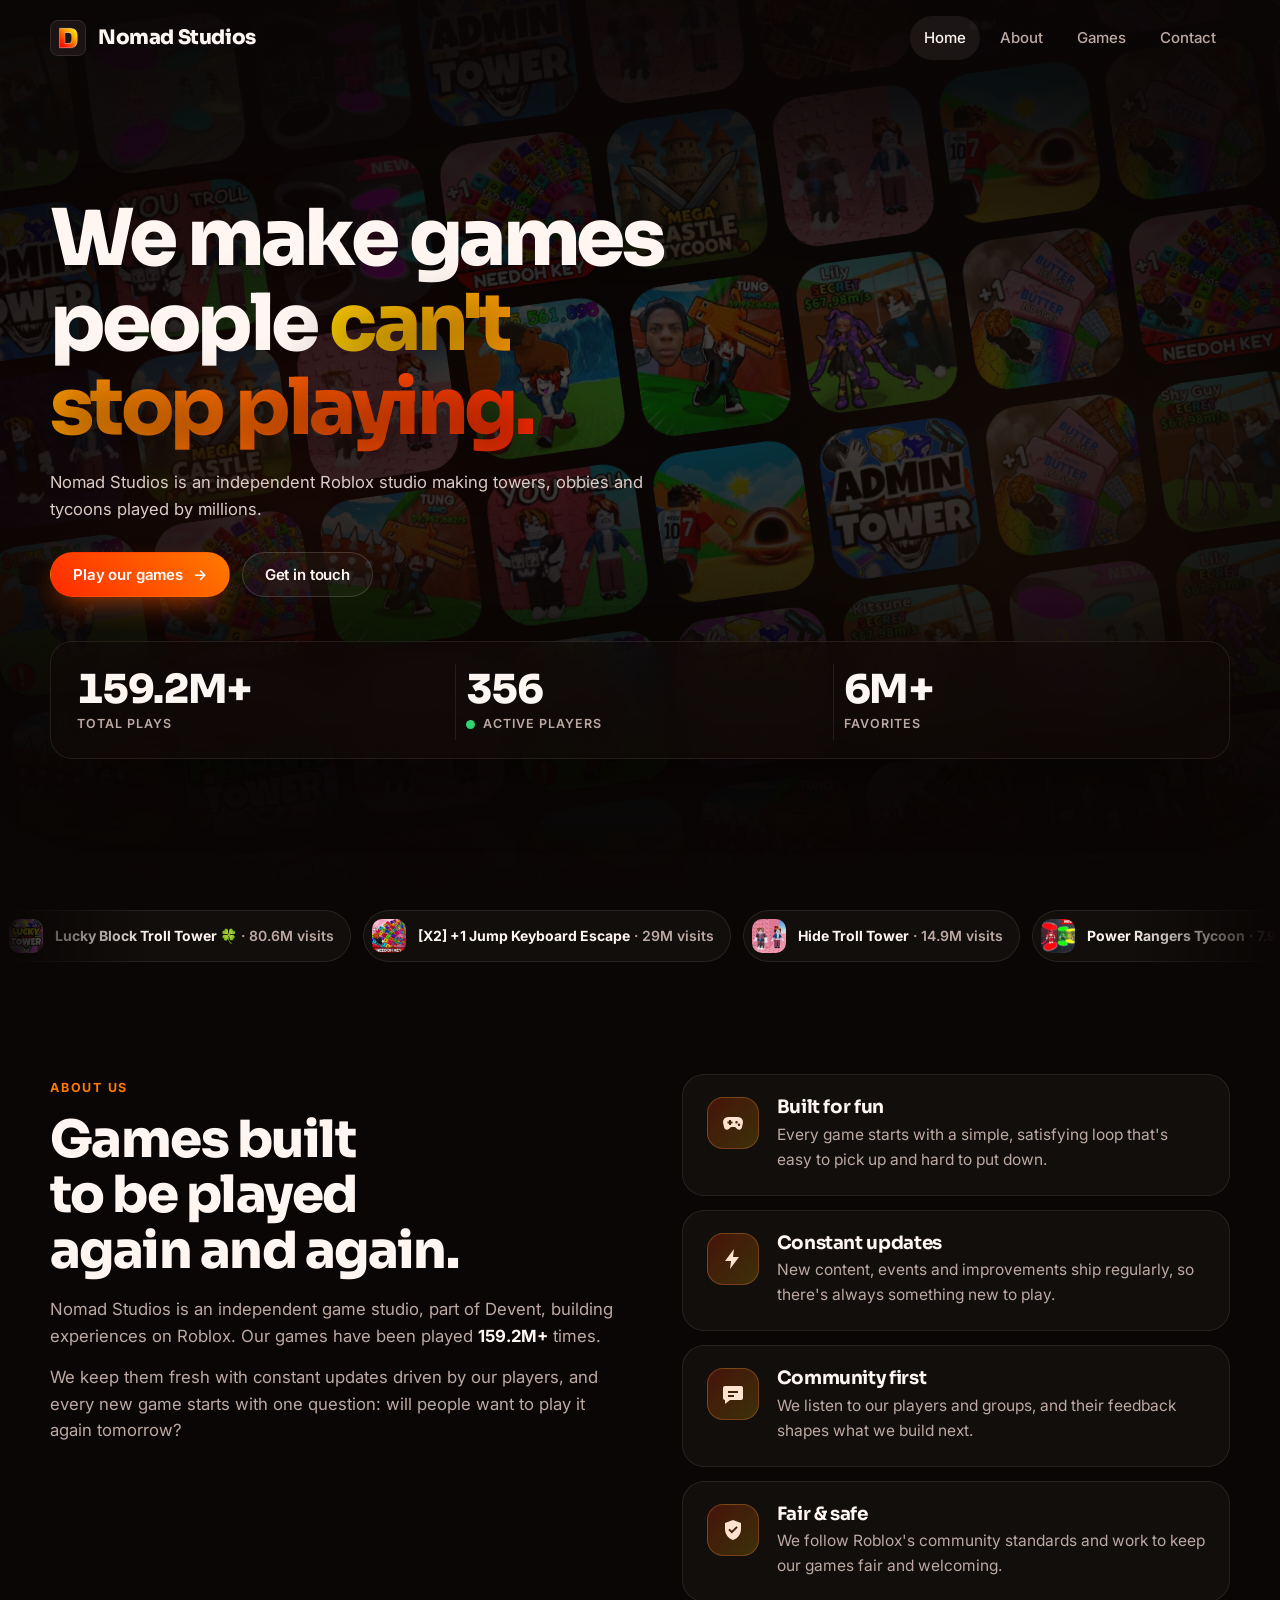
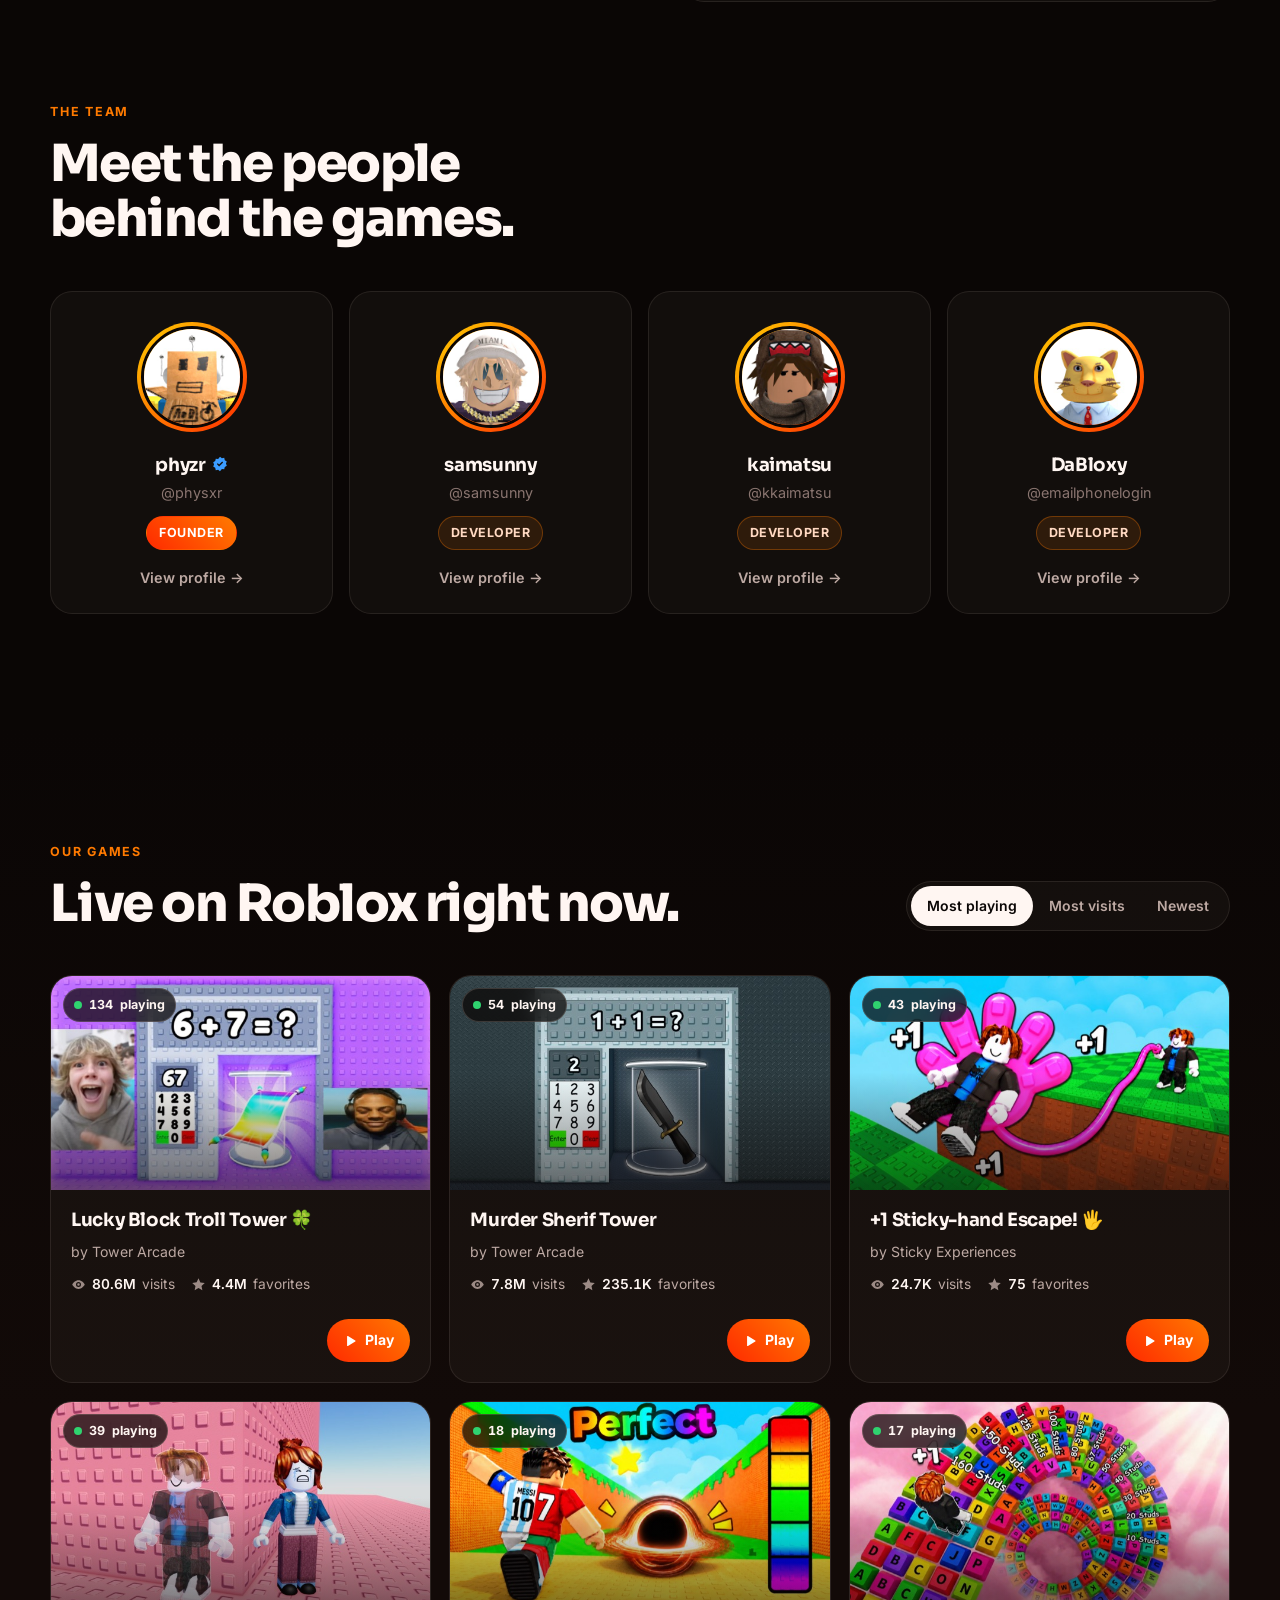
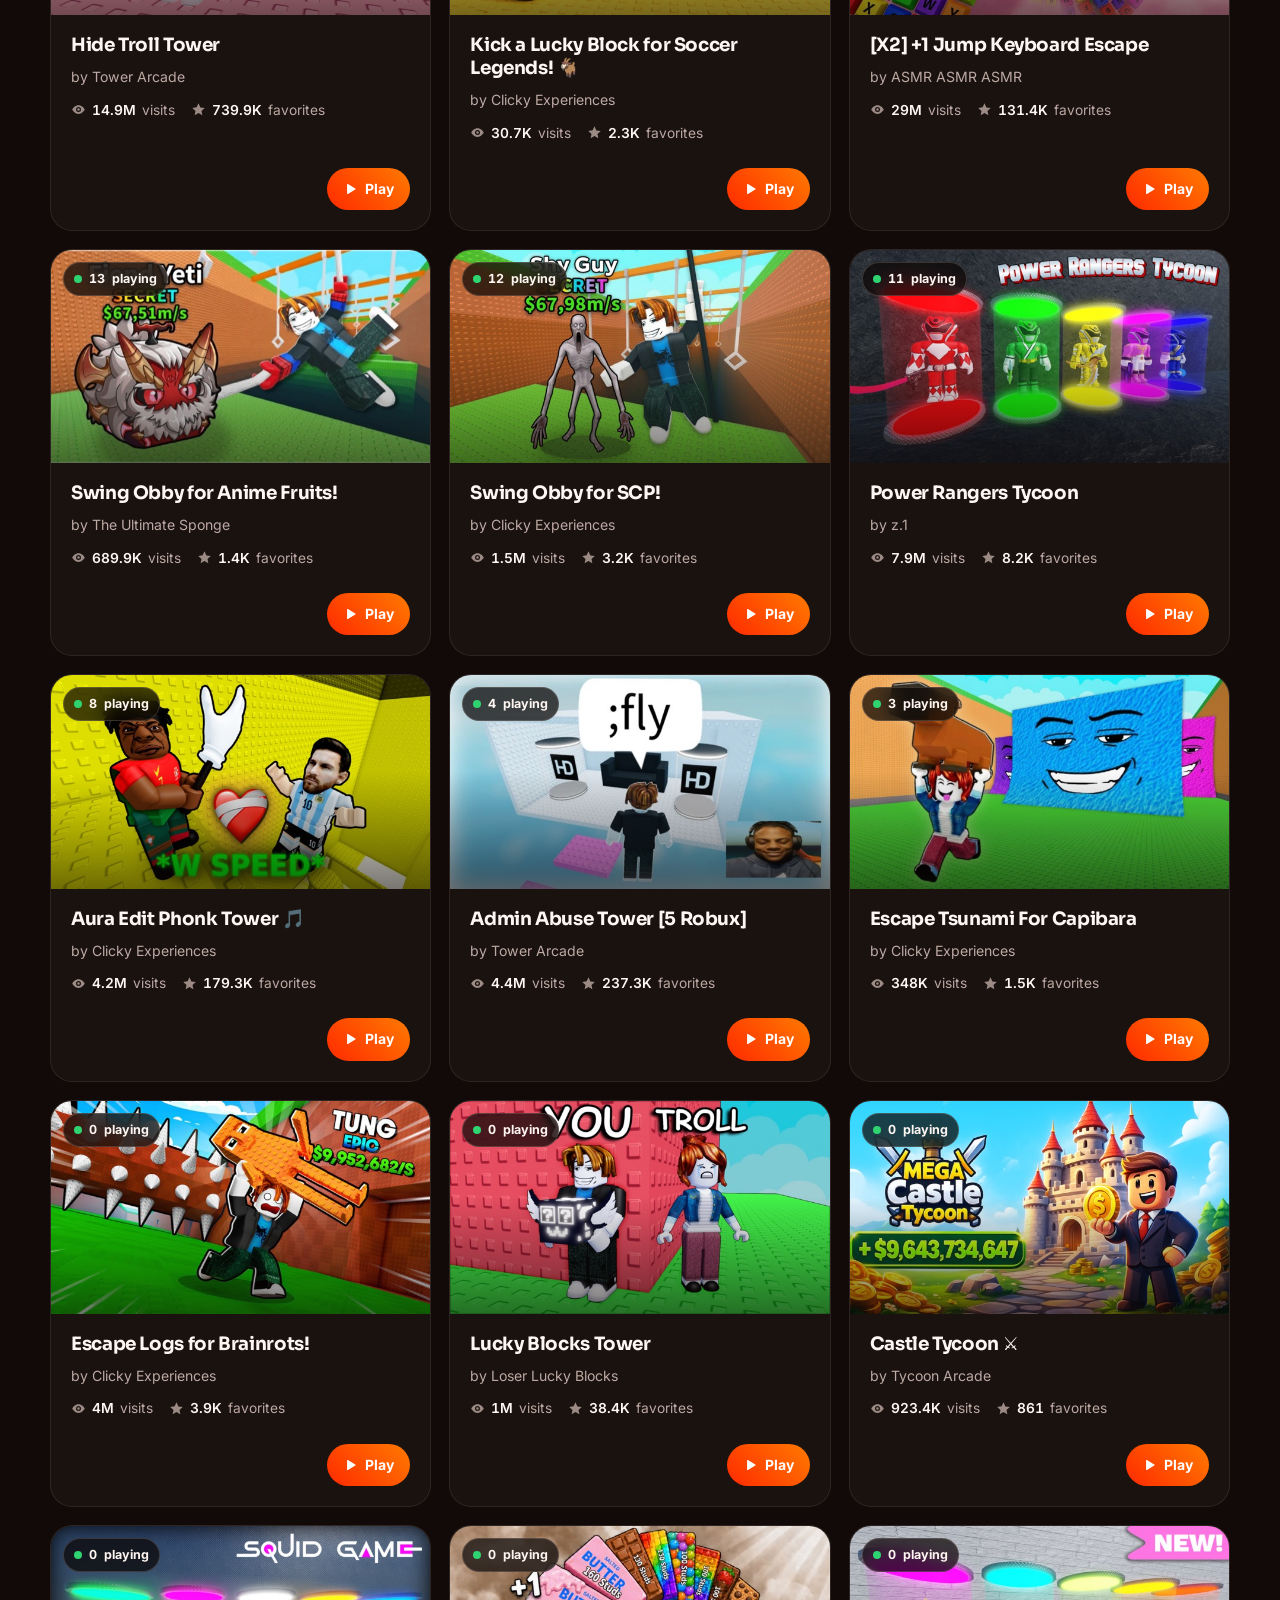
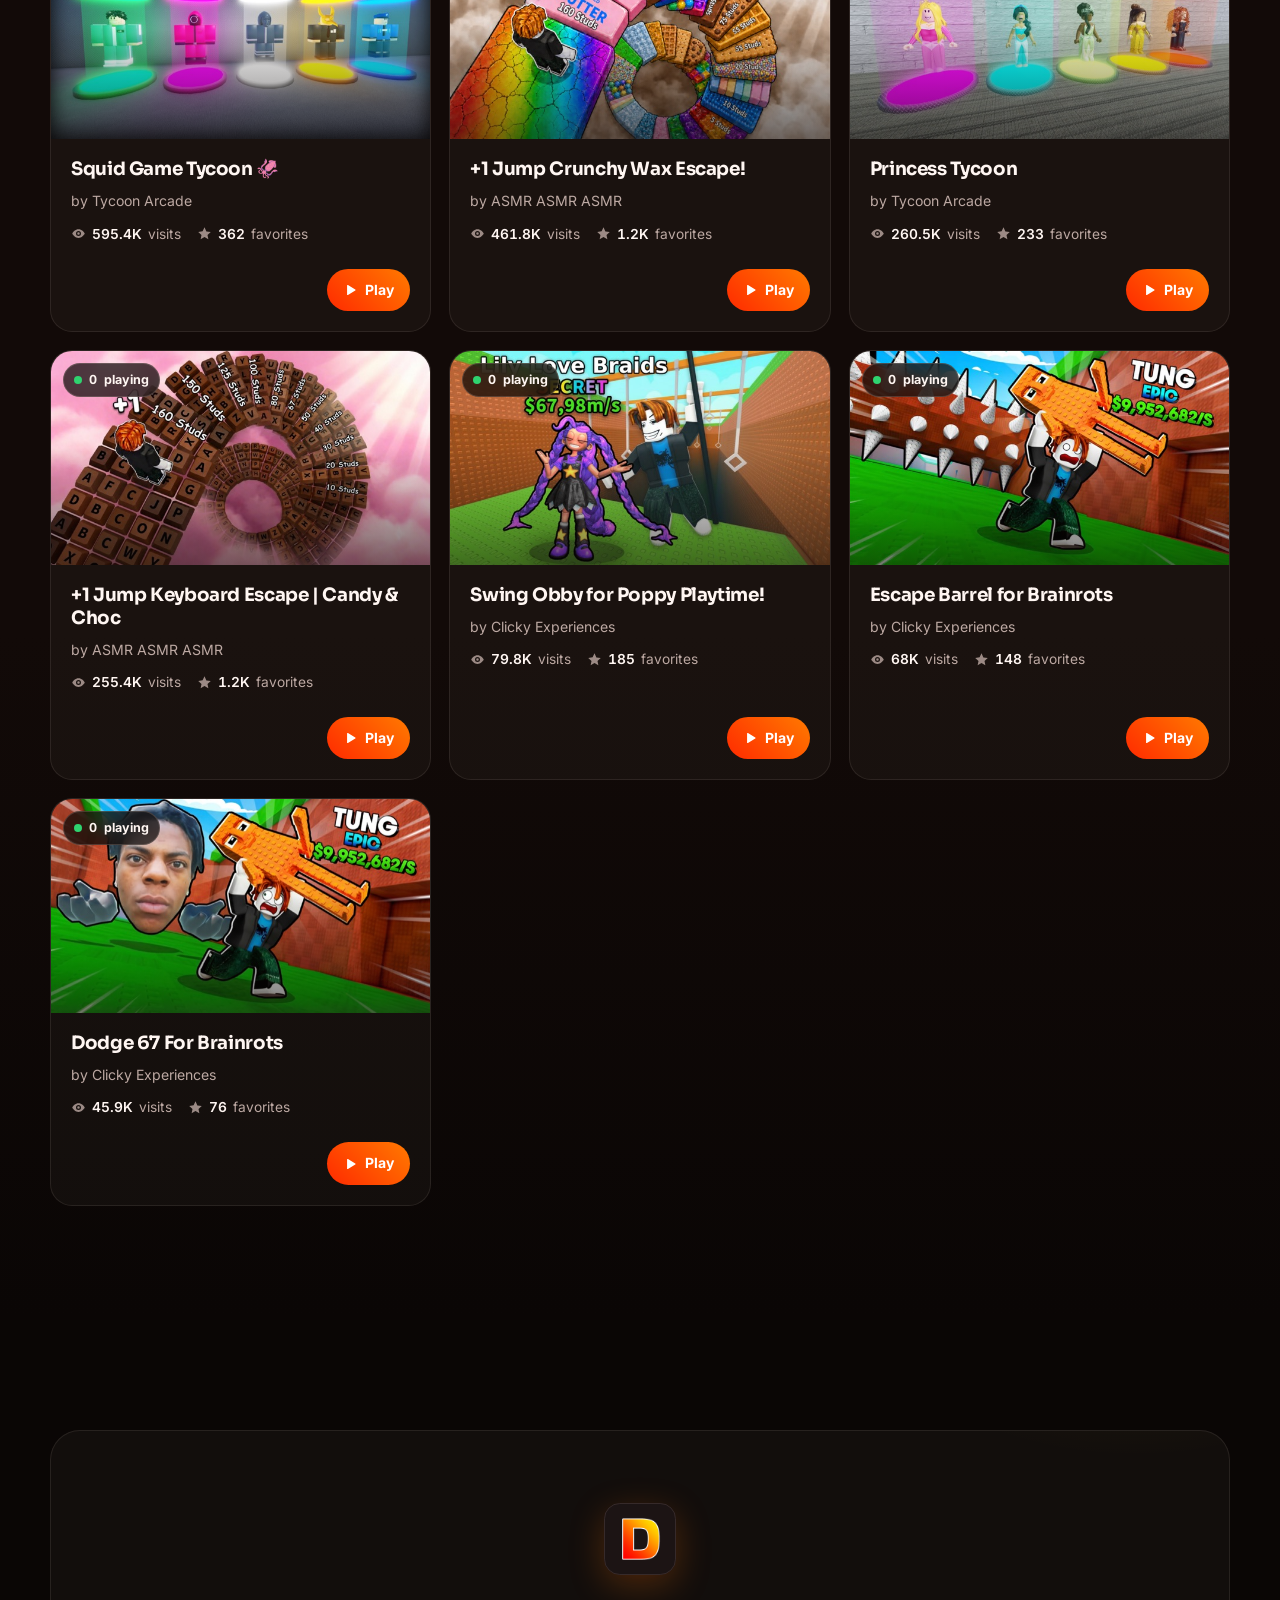
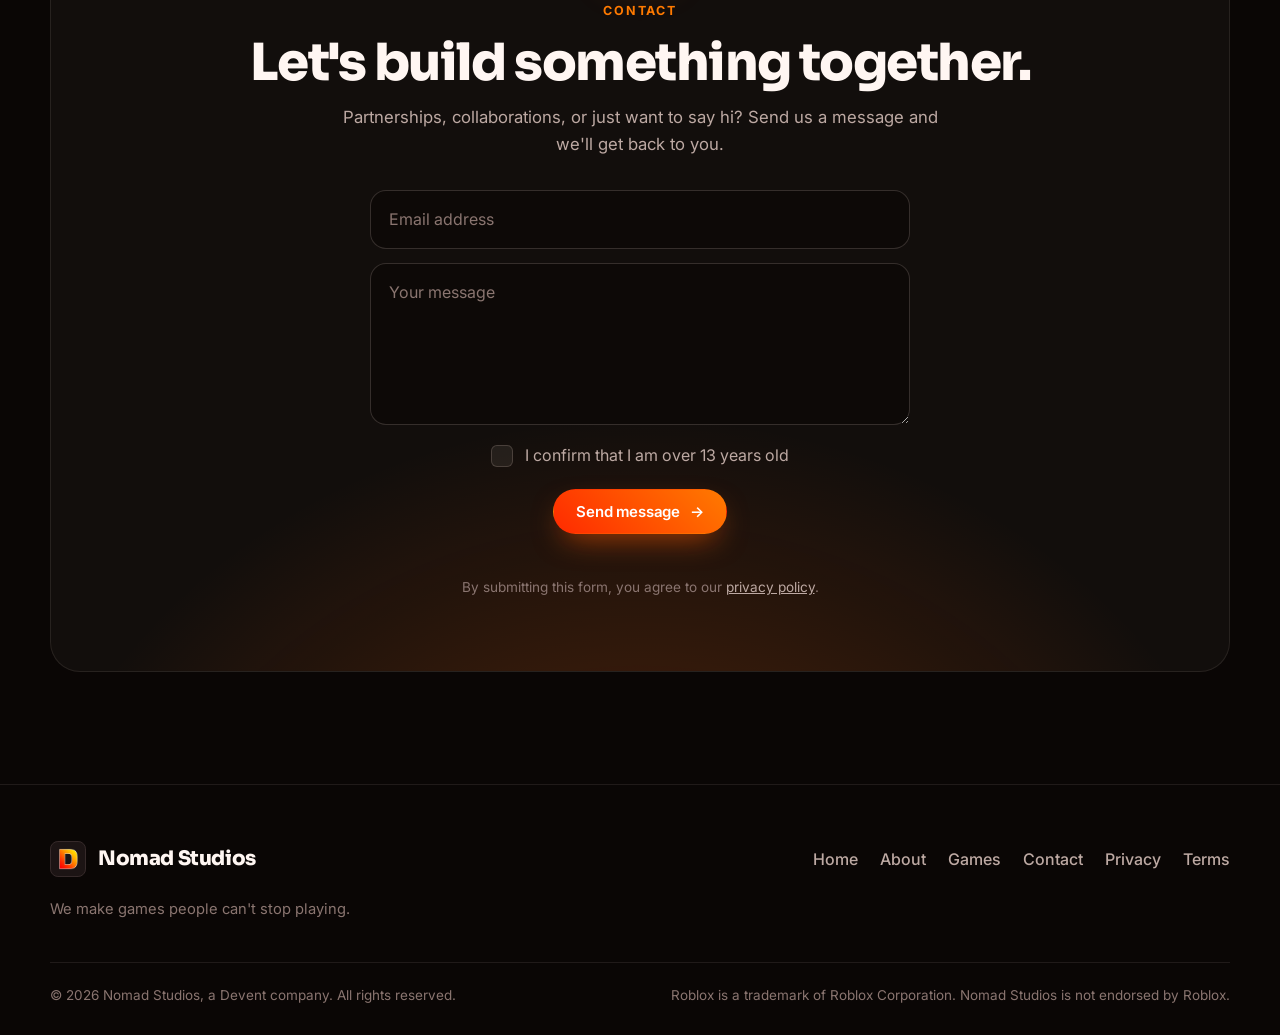
==== index.html @ 2cf7c81f "Rebrand site to Nomad Studios (nomadstudios.gg)" ====
<!DOCTYPE html>
<html lang="en">
<head>
  <meta charset="UTF-8" />
  <meta name="viewport" content="width=device-width, initial-scale=1.0" />
  <title>Nomad Studios | Roblox Game Studio</title>
  <meta name="description" content="Nomad Studios is an independent Roblox studio making towers, obbies and tycoons played by millions." />
  <meta name="theme-color" content="#0a0605" />
  <link rel="icon" type="image/png" href="/assets/favicon.png" />
  <link rel="apple-touch-icon" href="/assets/apple-touch-icon.png" />
  <link rel="preconnect" href="https://fonts.googleapis.com" />
  <link rel="preconnect" href="https://fonts.gstatic.com" crossorigin />
  <link href="https://fonts.googleapis.com/css2?family=Inter:wght@400;500;600;700&family=Sora:wght@600;700;800&display=swap" rel="stylesheet" />
  <link rel="stylesheet" href="/styles.css" />
</head>
<body data-page="home">
  <header id="site-header"></header>

  <main>
    <section class="hero" id="home">
      <div class="hero__bg" aria-hidden="true">
        <div class="hero-wall" id="hero-wall"></div>
        <div class="hero__glow hero__glow--a"></div>
        <div class="hero__glow hero__glow--b"></div>
      </div>

      <div class="container hero__inner">
        <div class="hero__content">
          <h1 class="hero__title reveal-load" style="--d:0ms">We make games people <span class="grad">can't stop playing.</span></h1>
          <p class="hero__text reveal-load" style="--d:90ms">Nomad Studios is an independent Roblox studio making towers, obbies and tycoons played by millions.</p>
          <div class="hero__actions reveal-load" style="--d:180ms">
            <a class="btn btn--primary" href="#games">Play our games <span class="arrow">→</span></a>
            <a class="btn btn--ghost" href="#contact">Get in touch</a>
          </div>
        </div>

        <div class="stats reveal-load" style="--d:280ms">
          <div class="stat">
            <span class="stat__value" id="stat-plays">0</span>
            <span class="stat__label">Total plays</span>
          </div>
          <div class="stat">
            <span class="stat__value" id="stat-playing">0</span>
            <span class="stat__label"><span class="live-dot" aria-hidden="true"></span>Active players</span>
          </div>
          <div class="stat">
            <span class="stat__value" id="stat-favorites">0</span>
            <span class="stat__label">Favorites</span>
          </div>
        </div>
      </div>
    </section>

    <div class="marquee" aria-hidden="true">
      <div class="marquee__track" id="marquee"></div>
    </div>

    <section class="section" id="about">
      <div class="container">
        <div class="about">
          <div class="reveal">
            <span class="section__kicker">About us</span>
            <h2 class="section__title">Games built to be played again and again.</h2>
            <div class="about__paragraphs">
              <p>Nomad Studios is an independent game studio, part of Devent, building experiences on Roblox. Our games have been played <strong id="about-plays">millions of</strong> times.</p>
              <p>We keep them fresh with constant updates driven by our players, and every new game starts with one question: will people want to play it again tomorrow?</p>
            </div>
          </div>
          <div class="pillars">
            <div class="pillar reveal">
              <span class="pillar__icon"><svg viewBox="0 0 24 24" aria-hidden="true"><path d="M7 6h10a5 5 0 0 1 4.9 6l-1 4.6a2.8 2.8 0 0 1-4.7 1.4L14 16h-4l-2.2 2a2.8 2.8 0 0 1-4.7-1.4l-1-4.6A5 5 0 0 1 7 6Zm1 3v1.5H6.5v2H8V14h2v-1.5h1.5v-2H10V9H8Zm7.5 1a1.25 1.25 0 1 0 0 2.5 1.25 1.25 0 0 0 0-2.5Zm2.5 2.5a1.25 1.25 0 1 0 0 2.5 1.25 1.25 0 0 0 0-2.5Z"/></svg></span>
              <div><h3>Built for fun</h3><p>Every game starts with a simple, satisfying loop that's easy to pick up and hard to put down.</p></div>
            </div>
            <div class="pillar reveal" style="--d:90ms">
              <span class="pillar__icon"><svg viewBox="0 0 24 24" aria-hidden="true"><path d="M13 2 4 14h6l-1 8 9-12h-6l1-8Z"/></svg></span>
              <div><h3>Constant updates</h3><p>New content, events and improvements ship regularly, so there's always something new to play.</p></div>
            </div>
            <div class="pillar reveal" style="--d:180ms">
              <span class="pillar__icon"><svg viewBox="0 0 24 24" aria-hidden="true"><path d="M4 4h16a2 2 0 0 1 2 2v10a2 2 0 0 1-2 2H9l-5 4v-4a2 2 0 0 1-2-2V6a2 2 0 0 1 2-2Zm3 5v2h10V9H7Zm0 4v2h6v-2H7Z"/></svg></span>
              <div><h3>Community first</h3><p>We listen to our players and groups, and their feedback shapes what we build next.</p></div>
            </div>
            <div class="pillar reveal" style="--d:270ms">
              <span class="pillar__icon"><svg viewBox="0 0 24 24" aria-hidden="true"><path d="M12 2 4 5v6c0 5 3.4 9.7 8 11 4.6-1.3 8-6 8-11V5l-8-3Zm-1.2 13.6-3.5-3.5 1.4-1.4 2.1 2.1 4.6-4.6 1.4 1.4-6 6Z"/></svg></span>
              <div><h3>Fair &amp; safe</h3><p>We follow Roblox's community standards and work to keep our games fair and welcoming.</p></div>
            </div>
          </div>
        </div>

        <div class="team">
          <div class="section__head reveal">
            <span class="section__kicker">The team</span>
            <h2 class="section__title">Meet the people behind the games.</h2>
          </div>
          <div class="team__grid" id="team"></div>
        </div>
      </div>
    </section>

    <section class="section section--games" id="games">
      <div class="container">
        <div class="section__head section__head--row reveal">
          <div>
            <span class="section__kicker">Our games</span>
            <h2 class="section__title">Live on Roblox right now.</h2>
          </div>
          <div class="segmented" id="sort" role="group" aria-label="Sort games">
            <button type="button" data-sort="playing" class="is-active">Most playing</button>
            <button type="button" data-sort="plays">Most visits</button>
            <button type="button" data-sort="newest">Newest</button>
          </div>
        </div>
        <div class="games__grid" id="game-grid"></div>
      </div>
    </section>

    <section class="section" id="contact">
      <div class="container">
        <div class="contact reveal">
          <div class="contact__glow" aria-hidden="true"></div>
          <img class="contact__logo logo-tile" src="/assets/logo.png" alt="" width="72" height="72" />
          <span class="section__kicker">Contact</span>
          <h2 class="section__title">Let's build something together.</h2>
          <p class="section__text">Partnerships, collaborations, or just want to say hi? Send us a message and we'll get back to you.</p>

          <form id="contact-form" class="contact-form">
            <input type="email" name="email" placeholder="Email address" aria-label="Email address" required />
            <textarea name="message" rows="5" placeholder="Your message" aria-label="Your message" required></textarea>
            <input type="text" name="_honey" class="honeypot" tabindex="-1" autocomplete="off" />
            <label class="age-check">
              <input type="checkbox" name="over_13" required />
              <span>I confirm that I am over 13 years old</span>
            </label>
            <button type="submit" class="btn btn--primary">Send message <span class="arrow">→</span></button>
            <p class="form-status" role="status"></p>
          </form>
          <p class="contact-legal">
            By submitting this form, you agree to our <a href="/privacy">privacy policy</a>.
          </p>
        </div>
      </div>
    </section>
  </main>

  <footer id="site-footer"></footer>

  <script src="/layout.js"></script>
  <script src="/games.js"></script>
  <script src="/main.js"></script>
</body>
</html>
---- styles.css ----
:root {
  --bg: #0a0605;
  --bg-2: #120a08;
  --surface: rgba(255, 236, 228, 0.035);
  --surface-2: rgba(255, 236, 228, 0.07);
  --border: rgba(255, 228, 218, 0.09);
  --border-strong: rgba(255, 228, 218, 0.17);
  --text: #fff6f2;
  --muted: #bda9a3;
  --muted-2: #8a7570;
  --red: #ff2a00;
  --orange: #ff7a00;
  --yellow: #ffd000;
  --live: #2fd36f;
  --radius: 22px;
  --nav-h: 76px;
  --font-body: "Inter", system-ui, -apple-system, "Segoe UI", Roboto, sans-serif;
  --font-display: "Sora", "Inter", system-ui, sans-serif;
  --ease: cubic-bezier(0.22, 1, 0.36, 1);
  --shadow: 0 30px 80px -30px rgba(0, 0, 0, 0.8);
  --gradient: linear-gradient(45deg, var(--red), var(--orange));
  color-scheme: dark;
}

*, *::before, *::after { box-sizing: border-box; }
html { scroll-behavior: smooth; scroll-padding-top: calc(var(--nav-h) + 12px); -webkit-text-size-adjust: 100%; }
body {
  margin: 0;
  background: var(--bg);
  color: var(--text);
  font-family: var(--font-body);
  font-size: 16px;
  line-height: 1.6;
  -webkit-font-smoothing: antialiased;
  overflow-x: hidden;
}
img { max-width: 100%; display: block; }
a { color: inherit; text-decoration: none; }
button, input, textarea { font: inherit; color: inherit; }
h1, h2, h3 { font-family: var(--font-display); letter-spacing: -0.03em; line-height: 1.08; margin: 0; }
p { margin: 0; }
::selection { background: rgba(255, 122, 0, 0.35); }

.container { width: min(1180px, 100% - 40px); margin-inline: auto; }
@media (max-width: 640px) { .container { width: min(1180px, 100% - 32px); } }

.ico { width: 18px; height: 18px; fill: currentColor; flex: none; }
.logo-tile { background: #1c1414; border: 1px solid #362a2a; border-radius: 22%; }

/* Buttons */
.btn {
  display: inline-flex; align-items: center; justify-content: center; gap: 10px;
  padding: 14px 22px; border-radius: 999px;
  font-weight: 600; font-size: 15px; line-height: 1; letter-spacing: -0.01em;
  border: 1px solid transparent; cursor: pointer; white-space: nowrap;
  transition: transform 0.35s var(--ease), background 0.3s, border-color 0.3s, box-shadow 0.3s;
}
.btn:hover { transform: translateY(-2px); }
.btn:active { transform: translateY(0); }
.btn--primary { background: var(--gradient); color: #fff; box-shadow: 0 12px 30px -10px rgba(255, 90, 0, 0.7); }
.btn--primary:hover { box-shadow: 0 18px 40px -12px rgba(255, 90, 0, 0.85); }
.btn--ghost { background: var(--surface); border-color: var(--border-strong); backdrop-filter: blur(10px); -webkit-backdrop-filter: blur(10px); }
.btn--ghost:hover { background: var(--surface-2); border-color: rgba(255, 228, 218, 0.28); }
.btn .arrow { display: inline-block; transition: transform 0.35s var(--ease); }
.btn:hover .arrow { transform: translateX(4px); }

/* Live dot */
.live-dot { width: 9px; height: 9px; border-radius: 50%; background: var(--live); display: inline-block; flex: none; animation: pulse 2s ease-out infinite; }
@keyframes pulse {
  0% { box-shadow: 0 0 0 0 rgba(47, 211, 111, 0.55); }
  70% { box-shadow: 0 0 0 9px rgba(47, 211, 111, 0); }
  100% { box-shadow: 0 0 0 0 rgba(47, 211, 111, 0); }
}

/* Nav */
.nav { position: fixed; inset: 0 0 auto 0; z-index: 50; height: var(--nav-h); border-bottom: 1px solid transparent; transition: background 0.4s, border-color 0.4s; }
.nav.is-scrolled, .nav.is-solid { background: rgba(10, 6, 5, 0.72); backdrop-filter: blur(18px) saturate(140%); -webkit-backdrop-filter: blur(18px) saturate(140%); border-bottom-color: var(--border); }
.nav__inner { height: 100%; display: flex; align-items: center; justify-content: space-between; gap: 24px; }
.brand { display: inline-flex; align-items: center; gap: 12px; font-family: var(--font-display); font-weight: 800; font-size: 20px; letter-spacing: -0.02em; }
.nav__links { display: flex; align-items: center; gap: 6px; }
.nav__links a { padding: 10px 14px; border-radius: 999px; font-weight: 500; font-size: 15px; color: var(--muted); transition: color 0.3s, background 0.3s; }
.nav__links a:hover, .nav__links a.is-active { color: var(--text); background: var(--surface-2); }
.nav__toggle { display: none; width: 44px; height: 44px; border-radius: 12px; border: 1px solid var(--border); background: var(--surface); cursor: pointer; flex-direction: column; align-items: center; justify-content: center; gap: 5px; }
.nav__toggle span { width: 18px; height: 2px; background: var(--text); border-radius: 2px; transition: transform 0.35s var(--ease), opacity 0.3s; }
.nav__toggle[aria-expanded="true"] span:nth-child(1) { transform: translateY(7px) rotate(45deg); }
.nav__toggle[aria-expanded="true"] span:nth-child(2) { opacity: 0; }
.nav__toggle[aria-expanded="true"] span:nth-child(3) { transform: translateY(-7px) rotate(-45deg); }

@media (max-width: 860px) {
  .nav__toggle { display: flex; }
  .nav__links {
    position: fixed; top: var(--nav-h); left: 16px; right: 16px;
    flex-direction: column; align-items: stretch; gap: 4px; padding: 10px;
    background: rgba(18, 10, 8, 0.96); border: 1px solid var(--border); border-radius: 18px;
    backdrop-filter: blur(20px); -webkit-backdrop-filter: blur(20px);
    transform: translateY(-12px); opacity: 0; pointer-events: none;
    transition: transform 0.4s var(--ease), opacity 0.3s;
    box-shadow: var(--shadow);
  }
  .nav__links.is-open { transform: none; opacity: 1; pointer-events: auto; }
  .nav__links a { padding: 14px 16px; font-size: 16px; }
}

/* Hero */
.hero { position: relative; min-height: 100svh; display: flex; align-items: center; padding: calc(var(--nav-h) + 44px) 0 64px; overflow: hidden; isolation: isolate; }
.hero__bg { position: absolute; inset: 0; z-index: -1; overflow: hidden; }
.hero-wall {
  position: absolute; inset: -25% -15%;
  display: flex; flex-direction: column; justify-content: center; gap: 18px;
  transform: rotate(-8deg);
  filter: brightness(0.55) saturate(1.05);
}
.wall-track { display: flex; width: max-content; animation: wall-scroll linear infinite; will-change: transform; }
.wall-track.reverse { animation-direction: reverse; }
.wall-track img { flex: none; width: 150px; height: 150px; margin-right: 18px; border-radius: 22%; object-fit: cover; }
@keyframes wall-scroll { from { transform: translateX(0); } to { transform: translateX(-50%); } }
.hero__bg::after {
  content: ""; position: absolute; inset: 0;
  background:
    radial-gradient(90% 65% at 50% 45%, rgba(10, 6, 5, 0.25) 0%, rgba(10, 6, 5, 0.86) 70%, var(--bg) 100%),
    linear-gradient(180deg, rgba(10, 6, 5, 0.75) 0%, rgba(10, 6, 5, 0.25) 35%, rgba(10, 6, 5, 0.6) 75%, var(--bg) 100%);
}
.hero__glow { position: absolute; width: 60vw; height: 60vw; max-width: 760px; max-height: 760px; border-radius: 50%; filter: blur(90px); opacity: 0.3; pointer-events: none; mix-blend-mode: screen; animation: float 18s ease-in-out infinite alternate; }
.hero__glow--a { left: -12vw; top: 10%; background: radial-gradient(circle, var(--red) 0%, transparent 62%); }
.hero__glow--b { right: -14vw; bottom: -10%; background: radial-gradient(circle, var(--orange) 0%, transparent 62%); animation-delay: -9s; }
@keyframes float { from { transform: translate3d(0, 0, 0); } to { transform: translate3d(40px, -50px, 0); } }

.hero__inner { display: grid; gap: 44px; }
.hero__content { max-width: 820px; }
.hero__title { font-size: clamp(2.6rem, 6.4vw, 4.9rem); font-weight: 800; letter-spacing: -0.045em; text-wrap: balance; text-shadow: 0 10px 50px rgba(0, 0, 0, 0.6); }
.hero__title .grad { background: linear-gradient(92deg, var(--yellow), var(--orange) 45%, var(--red)); -webkit-background-clip: text; background-clip: text; color: transparent; }
.hero__text { margin-top: 18px; max-width: 600px; font-size: clamp(1.02rem, 1.3vw, 1.2rem); color: #dccbc5; text-wrap: pretty; }
.hero__actions { display: flex; flex-wrap: wrap; gap: 12px; margin-top: 30px; }

.stats {
  display: grid; grid-template-columns: repeat(3, 1fr); gap: 8px;
  padding: 22px 26px 18px; border-radius: var(--radius);
  background: rgba(18, 10, 8, 0.55); border: 1px solid var(--border);
  backdrop-filter: blur(20px); -webkit-backdrop-filter: blur(20px);
  box-shadow: var(--shadow);
}
.stat { display: flex; flex-direction: column; gap: 4px; padding: 6px 10px; border-left: 1px solid var(--border); }
.stat:first-child { border-left: 0; padding-left: 0; }
.stat__value { font-family: var(--font-display); font-weight: 800; font-size: clamp(1.7rem, 3.2vw, 2.5rem); letter-spacing: -0.04em; line-height: 1; font-variant-numeric: tabular-nums; }
.stat__label { display: inline-flex; align-items: center; gap: 8px; font-size: 12.5px; font-weight: 600; letter-spacing: 0.08em; text-transform: uppercase; color: var(--muted); }

@media (max-width: 860px) {
  .hero { padding-top: calc(var(--nav-h) + 40px); padding-bottom: 56px; }
  .hero-wall { gap: 12px; }
  .wall-track img { width: 96px; height: 96px; margin-right: 12px; }
  .stats { grid-template-columns: repeat(2, 1fr); gap: 14px 6px; padding: 18px 18px 14px; }
  .stat { border-left: 0; padding-left: 0; }
  .stat:nth-child(even) { border-left: 1px solid var(--border); padding-left: 14px; }
  .stat__label { font-size: 11px; letter-spacing: 0.06em; white-space: nowrap; }
}

/* Marquee */
.marquee { overflow: hidden; padding-top: 10px; mask-image: linear-gradient(90deg, transparent, #000 12%, #000 88%, transparent); -webkit-mask-image: linear-gradient(90deg, transparent, #000 12%, #000 88%, transparent); }
.marquee__track { display: flex; width: max-content; animation: marquee 60s linear infinite; }
.marquee:hover .marquee__track { animation-play-state: paused; }
.marquee__item { display: inline-flex; align-items: center; gap: 12px; margin-right: 12px; padding: 8px 16px 8px 8px; border-radius: 999px; background: var(--surface); border: 1px solid var(--border); font-weight: 600; font-size: 14px; color: var(--muted); white-space: nowrap; }
.marquee__item img { width: 34px; height: 34px; border-radius: 10px; object-fit: cover; }
.marquee__item b { color: var(--text); font-weight: 700; }
@keyframes marquee { from { transform: translateX(0); } to { transform: translateX(-50%); } }

/* Sections */
.section { position: relative; padding: 112px 0; }
.section--games { background: linear-gradient(180deg, var(--bg) 0%, var(--bg-2) 18%, var(--bg-2) 82%, var(--bg) 100%); }
.section__head { max-width: 720px; margin-bottom: 44px; }
.section__head--row { max-width: none; display: flex; align-items: flex-end; justify-content: space-between; gap: 24px; flex-wrap: wrap; }
.section__kicker { display: inline-block; font-size: 12.5px; font-weight: 700; letter-spacing: 0.14em; text-transform: uppercase; color: var(--orange); margin-bottom: 14px; }
.section__title { font-size: clamp(2rem, 4.2vw, 3.2rem); font-weight: 800; text-wrap: balance; }
.section__text { margin-top: 14px; color: var(--muted); font-size: 1.05rem; max-width: 620px; }
.page-top { padding-top: calc(var(--nav-h) + 64px); }
@media (max-width: 640px) { .section { padding: 80px 0; } .page-top { padding-top: calc(var(--nav-h) + 40px); } }

/* About */
.about { display: grid; grid-template-columns: 1.05fr 1fr; gap: 56px; align-items: start; }
.about__paragraphs { display: grid; gap: 14px; margin-top: 18px; color: var(--muted); font-size: 1.05rem; }
.about__paragraphs strong { color: var(--text); }
.pillars { display: grid; gap: 14px; }
.pillar { position: relative; display: grid; grid-template-columns: 52px 1fr; gap: 18px; padding: 22px 24px; border-radius: var(--radius); background: var(--surface); border: 1px solid var(--border); overflow: hidden; transition: transform 0.5s var(--ease), border-color 0.4s, background 0.4s; }
.pillar::before { content: ""; position: absolute; inset: -1px; background: radial-gradient(400px 200px at 0% 0%, rgba(255, 122, 0, 0.16), transparent 60%); opacity: 0; transition: opacity 0.5s; pointer-events: none; }
.pillar:hover { transform: translateY(-3px); border-color: var(--border-strong); background: var(--surface-2); }
.pillar:hover::before { opacity: 1; }
.pillar__icon { width: 52px; height: 52px; display: grid; place-items: center; border-radius: 16px; background: linear-gradient(135deg, rgba(255, 42, 0, 0.22), rgba(255, 208, 0, 0.18)); border: 1px solid rgba(255, 140, 60, 0.3); color: #ffe2cf; }
.pillar__icon svg { width: 24px; height: 24px; fill: currentColor; }
.pillar h3 { font-size: 1.15rem; font-weight: 700; letter-spacing: -0.02em; }
.pillar p { margin-top: 6px; color: var(--muted); font-size: 0.97rem; }
@media (max-width: 900px) { .about { grid-template-columns: 1fr; gap: 36px; } }

/* Team */
.team { margin-top: 96px; }
.team__grid { display: grid; grid-template-columns: repeat(4, 1fr); gap: 16px; }
.member { position: relative; display: flex; flex-direction: column; align-items: center; text-align: center; padding: 30px 20px 24px; border-radius: var(--radius); background: var(--surface); border: 1px solid var(--border); overflow: hidden; transition: transform 0.5s var(--ease), border-color 0.4s, background 0.4s; }
.member::before { content: ""; position: absolute; inset: 0; background: radial-gradient(260px 160px at 50% -10%, rgba(255, 122, 0, 0.22), transparent 70%); opacity: 0; transition: opacity 0.5s; pointer-events: none; }
.member:hover { transform: translateY(-6px); border-color: var(--border-strong); background: var(--surface-2); }
.member:hover::before { opacity: 1; }
.member__avatar { width: 110px; height: 110px; border-radius: 50%; padding: 4px; background: linear-gradient(135deg, var(--yellow), var(--orange), var(--red)); transition: transform 0.5s var(--ease); }
.member:hover .member__avatar { transform: scale(1.04) rotate(-2deg); }
.member__avatar img { width: 100%; height: 100%; border-radius: 50%; object-fit: cover; background: #1c1210; border: 3px solid var(--bg); }
.member__name { margin-top: 18px; font-family: var(--font-display); font-weight: 700; font-size: 1.15rem; letter-spacing: -0.02em; display: inline-flex; align-items: center; gap: 6px; }
.verified { width: 16px; height: 16px; fill: #3b9cff; flex: none; }
.member__handle { margin-top: 2px; font-size: 0.9rem; color: var(--muted-2); }
.member__role { margin-top: 12px; padding: 6px 12px; border-radius: 999px; background: rgba(255, 122, 0, 0.12); border: 1px solid rgba(255, 122, 0, 0.32); color: #ffd9c2; font-size: 12.5px; font-weight: 700; letter-spacing: 0.04em; text-transform: uppercase; }
.member__role--founder { background: var(--gradient); border-color: transparent; color: #fff; }
.member__link { margin-top: 16px; font-size: 0.9rem; font-weight: 600; color: var(--muted); transition: color 0.3s; }
.member:hover .member__link { color: var(--text); }
@media (max-width: 1000px) { .team__grid { grid-template-columns: repeat(2, 1fr); } }
@media (max-width: 480px) { .team__grid { grid-template-columns: 1fr; } }

/* Games */
.segmented { display: inline-flex; padding: 4px; border-radius: 999px; background: var(--surface); border: 1px solid var(--border); }
.segmented button { padding: 9px 16px; border-radius: 999px; border: 0; background: transparent; color: var(--muted); font-weight: 600; font-size: 14px; cursor: pointer; transition: background 0.3s, color 0.3s; }
.segmented button:hover { color: var(--text); }
.segmented button.is-active { background: var(--text); color: var(--bg); }

.games__grid { display: grid; grid-template-columns: repeat(3, 1fr); gap: 18px; }
.game { display: flex; flex-direction: column; border-radius: var(--radius); background: var(--surface); border: 1px solid var(--border); overflow: hidden; transition: transform 0.5s var(--ease), border-color 0.4s, box-shadow 0.5s; }
.game:hover { transform: translateY(-6px); border-color: var(--border-strong); box-shadow: 0 30px 60px -30px rgba(0, 0, 0, 0.9); }
.game__media { position: relative; aspect-ratio: 16 / 9; overflow: hidden; background: #1c1210; }
.game__media img { width: 100%; height: 100%; object-fit: cover; transition: transform 0.9s var(--ease); }
.game:hover .game__media img { transform: scale(1.06); }
.game__media::after { content: ""; position: absolute; inset: 0; background: linear-gradient(180deg, rgba(10, 6, 5, 0) 45%, rgba(10, 6, 5, 0.55) 100%); }
.badge { position: absolute; top: 12px; left: 12px; z-index: 1; display: inline-flex; align-items: center; gap: 7px; padding: 6px 10px; border-radius: 999px; background: rgba(10, 6, 5, 0.72); border: 1px solid var(--border-strong); backdrop-filter: blur(10px); -webkit-backdrop-filter: blur(10px); font-size: 12.5px; font-weight: 700; font-variant-numeric: tabular-nums; }
.badge .live-dot { width: 8px; height: 8px; }
.game__body { display: flex; flex-direction: column; gap: 10px; padding: 18px 20px 20px; flex: 1; }
.game__title { font-size: 1.15rem; font-weight: 700; letter-spacing: -0.02em; line-height: 1.25; }
.game__by { font-size: 0.88rem; color: var(--muted); }
.game__by a:hover { color: var(--text); }
.game__meta { display: flex; flex-wrap: wrap; gap: 6px 16px; font-size: 0.86rem; color: var(--muted); font-variant-numeric: tabular-nums; }
.game__meta span { display: inline-flex; align-items: center; gap: 6px; }
.game__meta svg { width: 15px; height: 15px; fill: currentColor; opacity: 0.8; }
.game__meta b { color: var(--text); font-weight: 600; }
.game__footer { margin-top: auto; padding-top: 14px; display: flex; justify-content: flex-end; }
.game__play { display: inline-flex; align-items: center; gap: 8px; padding: 10px 16px; border-radius: 999px; background: var(--gradient); color: #fff; font-weight: 700; font-size: 14px; transition: transform 0.35s var(--ease), box-shadow 0.35s; }
.game__play:hover { transform: translateY(-2px); box-shadow: 0 12px 30px -10px rgba(255, 90, 0, 0.7); }
.game__play svg { width: 14px; height: 14px; fill: currentColor; }
@media (max-width: 1000px) { .games__grid { grid-template-columns: repeat(2, 1fr); } }
@media (max-width: 620px) {
  .games__grid { grid-template-columns: 1fr; }
  .segmented { width: 100%; }
  .segmented button { flex: 1; padding-inline: 8px; }
}

/* Contact */
.contact { position: relative; text-align: center; padding: 72px 28px; border-radius: 30px; background: var(--surface); border: 1px solid var(--border); overflow: hidden; isolation: isolate; }
.contact__glow { position: absolute; inset: -40% -20%; z-index: -1; background: radial-gradient(60% 60% at 50% 100%, rgba(255, 90, 0, 0.32), transparent 65%), radial-gradient(40% 40% at 80% 0%, rgba(255, 208, 0, 0.16), transparent 60%); pointer-events: none; }
.contact__logo { width: 72px; height: 72px; margin: 0 auto 22px; box-shadow: 0 10px 34px rgba(255, 110, 0, 0.25); }
.contact .section__text { margin-inline: auto; }
.contact-form { display: grid; gap: 14px; max-width: 540px; margin: 32px auto 0; text-align: left; }
.contact-form input[type="email"],
.contact-form textarea {
  width: 100%; padding: 16px 18px;
  border-radius: 16px; border: 1px solid var(--border-strong);
  background: rgba(10, 6, 5, 0.55); color: var(--text);
  resize: vertical; transition: border-color 0.3s, box-shadow 0.3s;
}
.contact-form input::placeholder, .contact-form textarea::placeholder { color: var(--muted-2); }
.contact-form input:focus, .contact-form textarea:focus { outline: none; border-color: var(--orange); box-shadow: 0 0 0 3px rgba(255, 122, 0, 0.25); }
.honeypot { display: none; }
.age-check { display: inline-flex; align-items: center; justify-content: center; gap: 12px; margin-top: 4px; cursor: pointer; color: var(--muted); }
.age-check input { appearance: none; -webkit-appearance: none; flex: none; width: 22px; height: 22px; margin: 0; border-radius: 6px; border: 1px solid var(--border-strong); background: var(--surface-2); cursor: pointer; display: grid; place-items: center; }
.age-check input:checked { background: var(--gradient); border-color: transparent; }
.age-check input:checked::after { content: "✓"; color: #fff; font-weight: 800; font-size: 0.8rem; }
.contact-form button { justify-self: center; margin-top: 6px; }
.contact-form button:disabled { opacity: 0.6; cursor: wait; transform: none; }
.form-status { min-height: 1.2em; font-weight: 600; text-align: center; }
.form-status.ok { color: var(--live); }
.form-status.error { color: #ff6b5a; }
.contact-legal { margin-top: 10px; font-size: 0.85rem; color: var(--muted-2); }
.contact-legal a { color: var(--muted); text-decoration: underline; }

/* Legal pages and 404 */
.legal { max-width: 760px; padding-bottom: 96px; }
.legal h1 { font-size: clamp(2rem, 5vw, 3rem); font-weight: 800; }
.legal-date { margin: 10px 0 28px; color: var(--muted); }
.legal h2 { margin: 34px 0 10px; font-size: 1.3rem; }
.legal p, .legal li { color: #e0d2cd; }
.legal p + p, .legal ul + p { margin-top: 12px; }
.legal ul { margin: 10px 0 0; padding-left: 22px; display: grid; gap: 6px; }
.legal a { color: var(--orange); text-decoration: underline; }
.not-found { min-height: 70vh; text-align: center; }
.not-found .section__text { margin-inline: auto; }
.not-found .btn { margin-top: 30px; }

/* Footer */
.footer { border-top: 1px solid var(--border); padding: 56px 0 28px; }
.footer__inner { display: grid; grid-template-columns: 1.4fr 1fr; gap: 32px; align-items: start; }
.footer__tag { margin-top: 14px; color: var(--muted-2); font-size: 0.92rem; max-width: 380px; }
.footer__links { display: flex; flex-wrap: wrap; justify-content: flex-end; gap: 6px 22px; padding-top: 6px; }
.footer__links a { color: var(--muted); font-weight: 500; transition: color 0.3s; }
.footer__links a:hover { color: var(--text); }
.footer__bottom { margin-top: 40px; padding-top: 22px; border-top: 1px solid var(--border); display: flex; flex-wrap: wrap; justify-content: space-between; gap: 10px; font-size: 13.5px; color: var(--muted-2); }
@media (max-width: 800px) {
  .footer__inner { grid-template-columns: 1fr; gap: 24px; }
  .footer__links { justify-content: flex-start; }
}

/* Reveal animations */
.reveal-load { opacity: 0; transform: translateY(18px); filter: blur(6px); animation: rise 1s var(--ease) forwards; animation-delay: var(--d, 0ms); }
@keyframes rise { to { opacity: 1; transform: none; filter: blur(0); } }
.js .reveal { opacity: 0; transform: translateY(26px); filter: blur(6px); transition: opacity 0.9s var(--ease), transform 0.9s var(--ease), filter 0.9s var(--ease); transition-delay: var(--d, 0ms); }
.js .reveal.is-in { opacity: 1; transform: none; filter: blur(0); }
.tick { animation: tick 0.8s var(--ease); }
@keyframes tick { 0% { color: var(--live); } 100% { color: inherit; } }
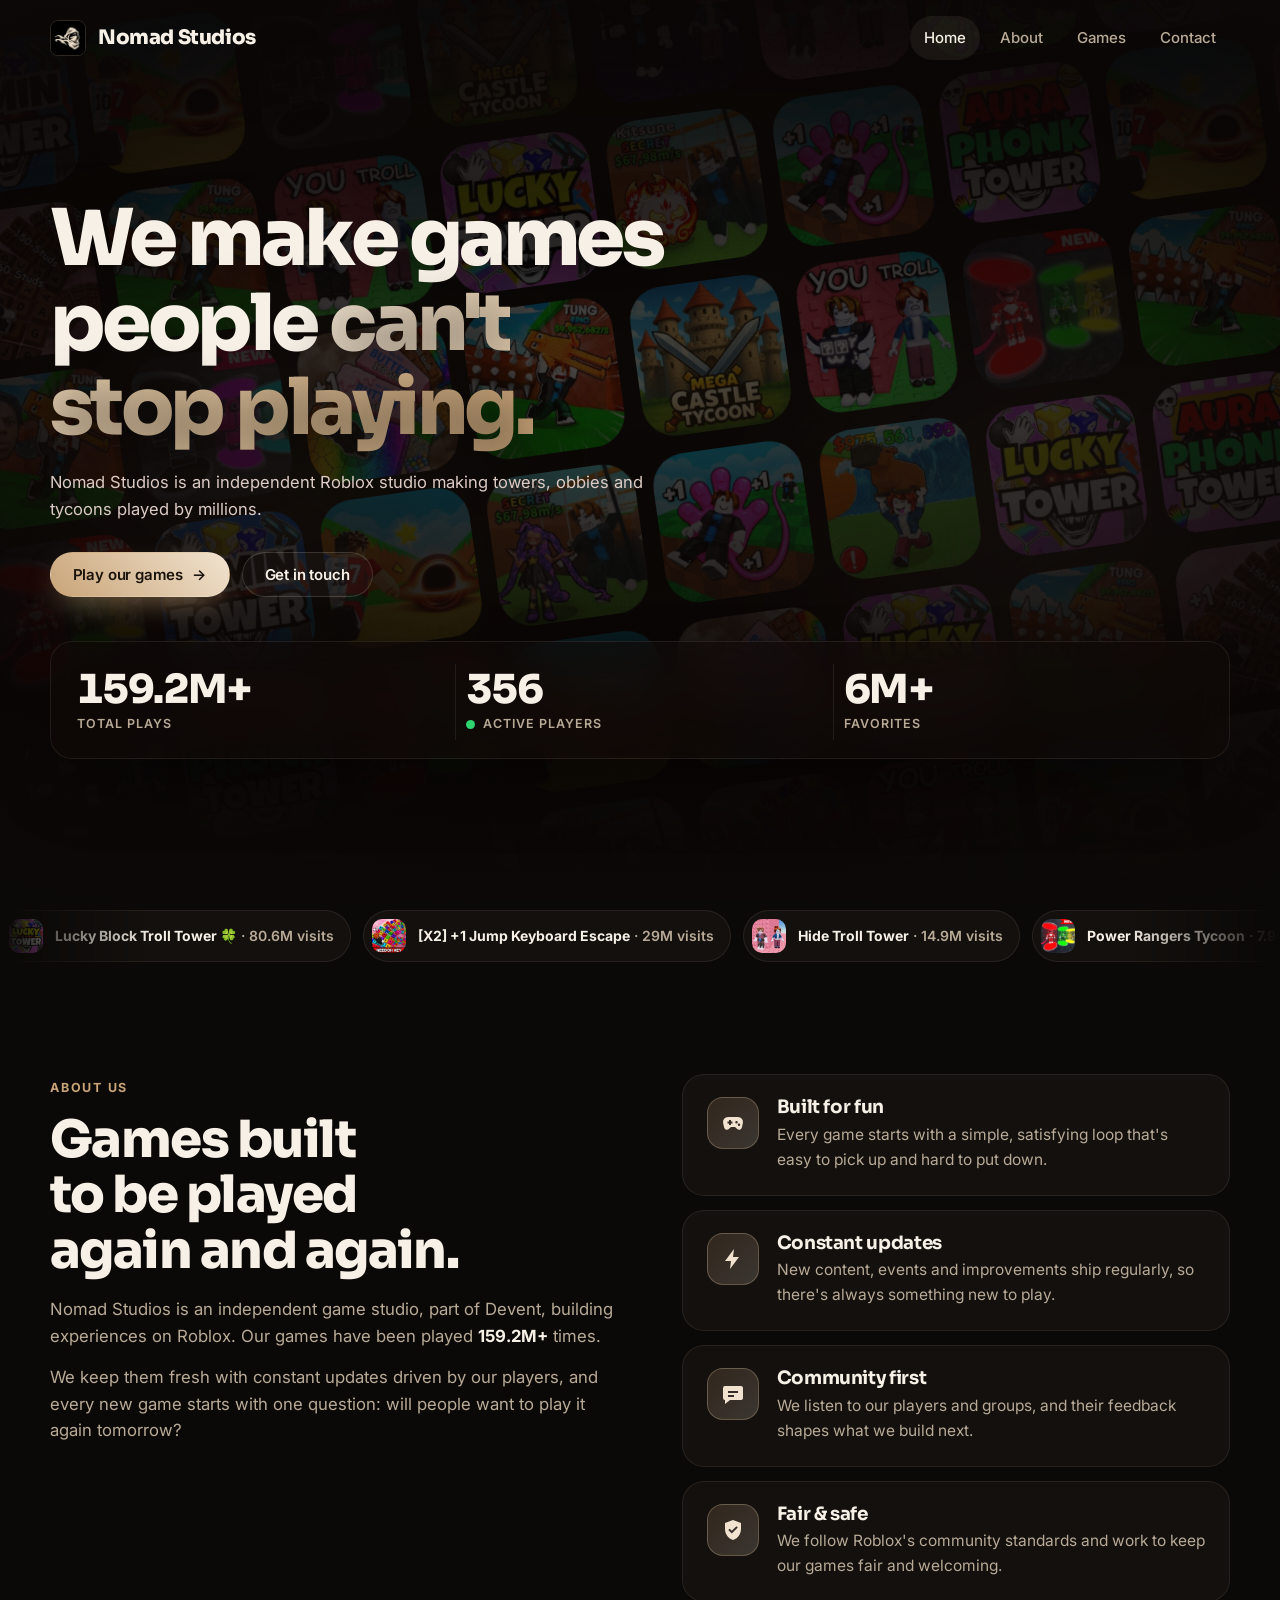
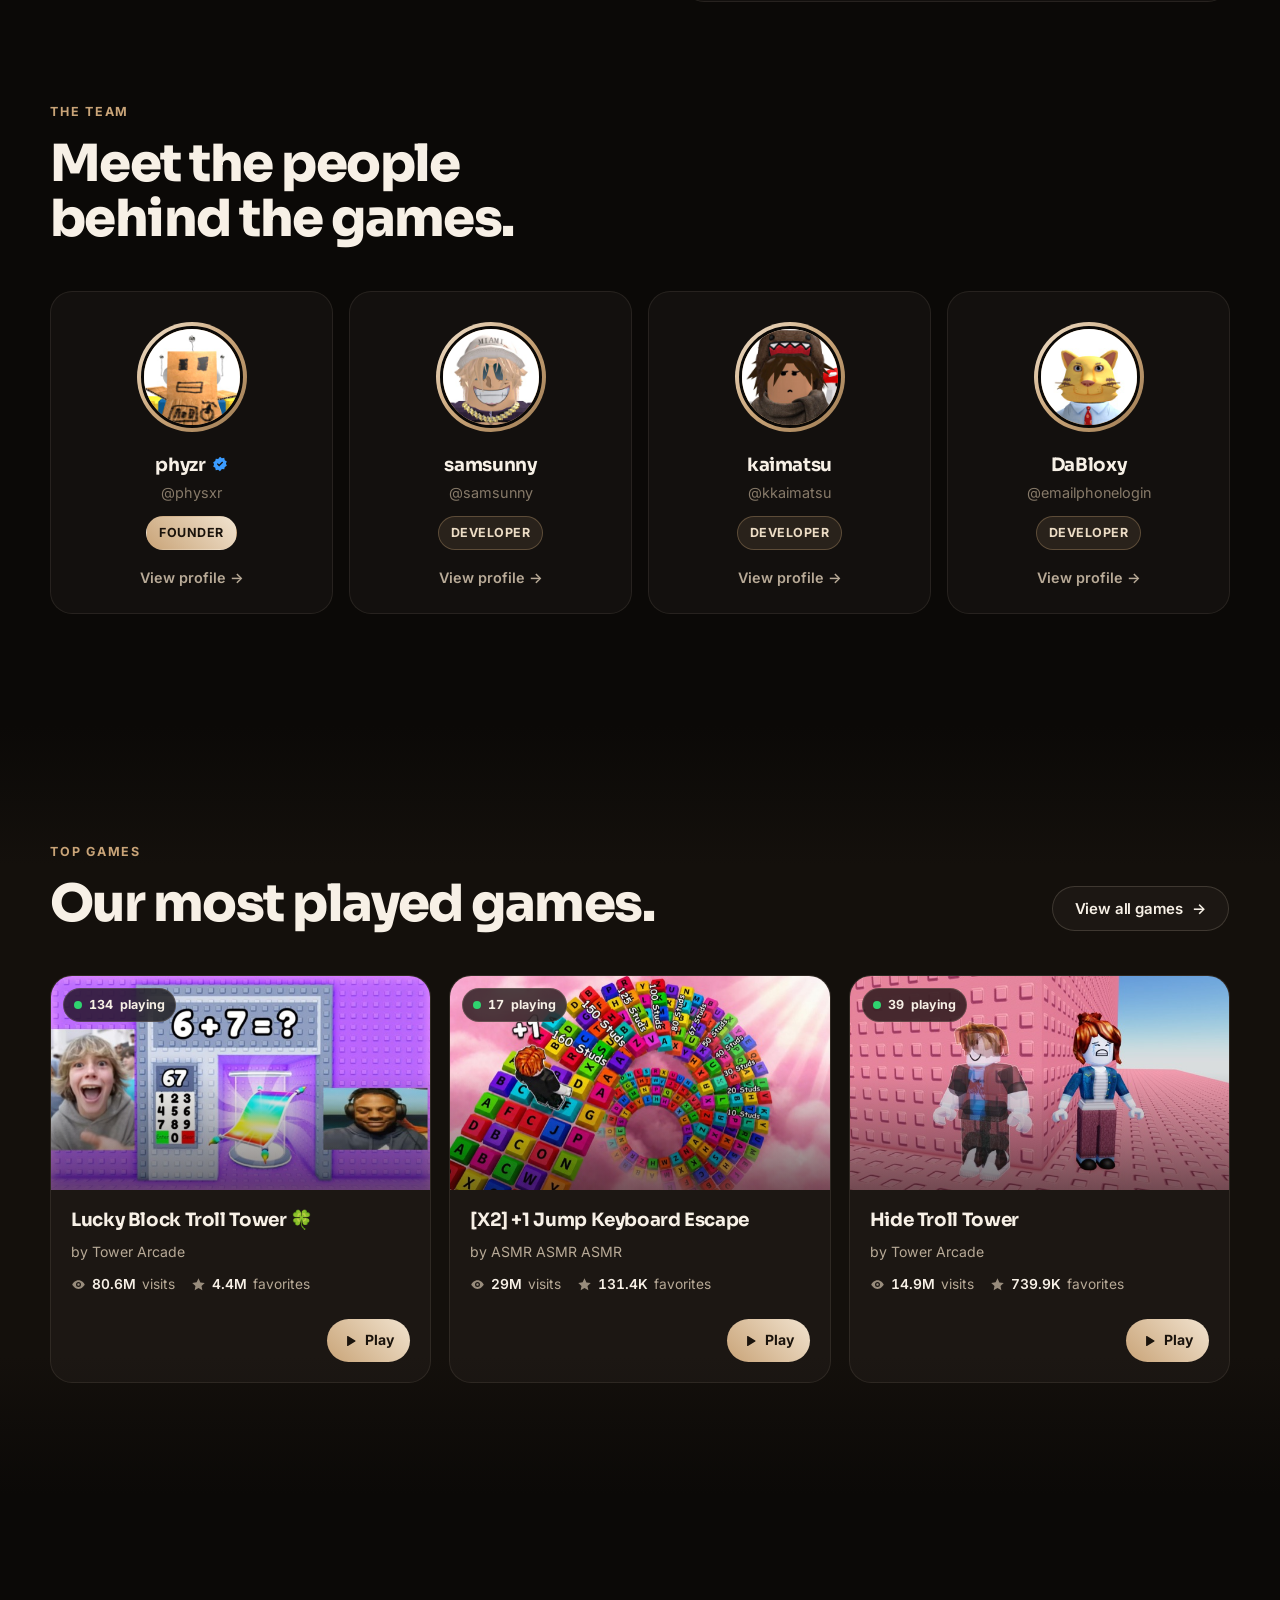
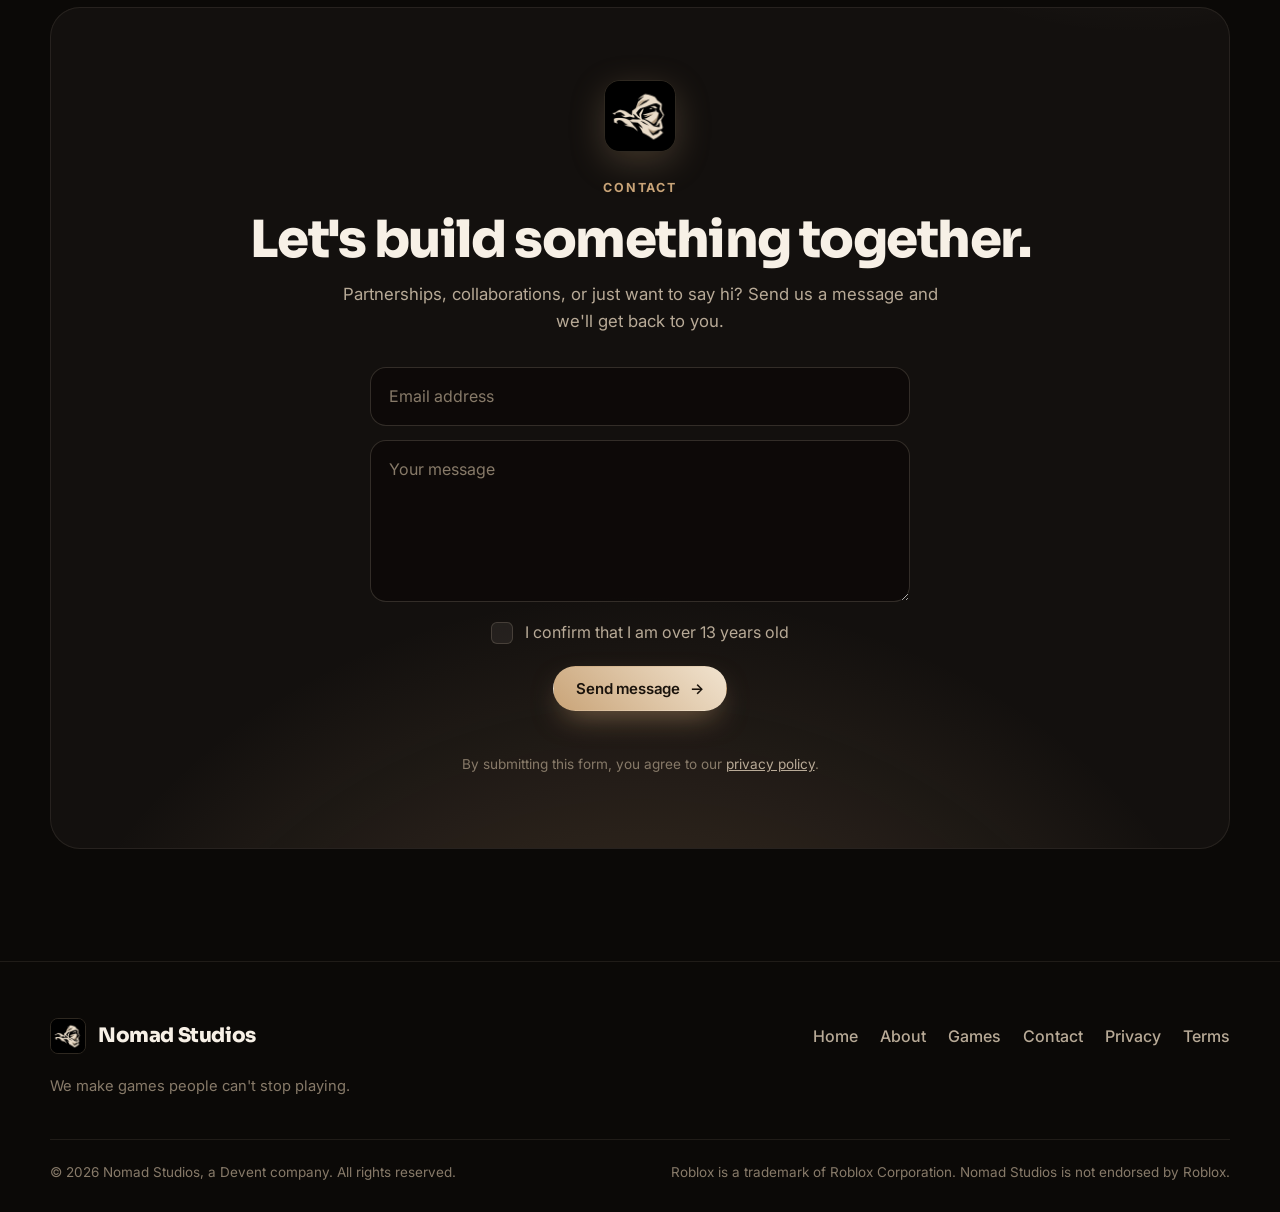
==== commit d63e2cff: "Switch to light brown palette and nomad icon, move full games list to /games with top 3 on home Co-a" ====
--- a/index.html
+++ b/index.html
@@ -5,7 +5,7 @@
   <meta name="viewport" content="width=device-width, initial-scale=1.0" />
   <title>Nomad Studios | Roblox Game Studio</title>
   <meta name="description" content="Nomad Studios is an independent Roblox studio making towers, obbies and tycoons played by millions." />
-  <meta name="theme-color" content="#0a0605" />
+  <meta name="theme-color" content="#0b0907" />
   <link rel="icon" type="image/png" href="/assets/favicon.png" />
   <link rel="apple-touch-icon" href="/assets/apple-touch-icon.png" />
   <link rel="preconnect" href="https://fonts.googleapis.com" />
@@ -29,7 +29,7 @@
           <h1 class="hero__title reveal-load" style="--d:0ms">We make games people <span class="grad">can't stop playing.</span></h1>
           <p class="hero__text reveal-load" style="--d:90ms">Nomad Studios is an independent Roblox studio making towers, obbies and tycoons played by millions.</p>
           <div class="hero__actions reveal-load" style="--d:180ms">
-            <a class="btn btn--primary" href="#games">Play our games <span class="arrow">→</span></a>
+            <a class="btn btn--primary" href="/games">Play our games <span class="arrow">→</span></a>
             <a class="btn btn--ghost" href="#contact">Get in touch</a>
           </div>
         </div>
@@ -100,16 +100,12 @@
       <div class="container">
         <div class="section__head section__head--row reveal">
           <div>
-            <span class="section__kicker">Our games</span>
-            <h2 class="section__title">Live on Roblox right now.</h2>
+            <span class="section__kicker">Top games</span>
+            <h2 class="section__title">Our most played games.</h2>
           </div>
-          <div class="segmented" id="sort" role="group" aria-label="Sort games">
-            <button type="button" data-sort="playing" class="is-active">Most playing</button>
-            <button type="button" data-sort="plays">Most visits</button>
-            <button type="button" data-sort="newest">Newest</button>
-          </div>
+          <a class="btn btn--ghost" href="/games">View all games <span class="arrow">→</span></a>
         </div>
-        <div class="games__grid" id="game-grid"></div>
+        <div class="games__grid" id="game-grid" data-sort="plays" data-limit="3"></div>
       </div>
     </section>
 
--- a/styles.css
+++ b/styles.css
@@ -1,16 +1,16 @@
 :root {
-  --bg: #0a0605;
-  --bg-2: #120a08;
-  --surface: rgba(255, 236, 228, 0.035);
-  --surface-2: rgba(255, 236, 228, 0.07);
-  --border: rgba(255, 228, 218, 0.09);
-  --border-strong: rgba(255, 228, 218, 0.17);
-  --text: #fff6f2;
-  --muted: #bda9a3;
-  --muted-2: #8a7570;
-  --red: #ff2a00;
-  --orange: #ff7a00;
-  --yellow: #ffd000;
+  --bg: #0b0907;
+  --bg-2: #14100c;
+  --surface: rgba(240, 226, 206, 0.035);
+  --surface-2: rgba(240, 226, 206, 0.07);
+  --border: rgba(236, 220, 197, 0.09);
+  --border-strong: rgba(236, 220, 197, 0.17);
+  --text: #f7f0e6;
+  --muted: #b8aa97;
+  --muted-2: #877a69;
+  --tan-deep: #9c7a52;
+  --tan: #c9a478;
+  --sand: #f1e3cf;
   --live: #2fd36f;
   --radius: 22px;
   --nav-h: 76px;
@@ -18,7 +18,8 @@
   --font-display: "Sora", "Inter", system-ui, sans-serif;
   --ease: cubic-bezier(0.22, 1, 0.36, 1);
   --shadow: 0 30px 80px -30px rgba(0, 0, 0, 0.8);
-  --gradient: linear-gradient(45deg, var(--red), var(--orange));
+  --gradient: linear-gradient(45deg, var(--tan), var(--sand));
+  --on-gradient: #1a130c;
   color-scheme: dark;
 }
 
@@ -39,13 +40,13 @@
 button, input, textarea { font: inherit; color: inherit; }
 h1, h2, h3 { font-family: var(--font-display); letter-spacing: -0.03em; line-height: 1.08; margin: 0; }
 p { margin: 0; }
-::selection { background: rgba(255, 122, 0, 0.35); }
+::selection { background: rgba(201, 164, 120, 0.35); }
 
 .container { width: min(1180px, 100% - 40px); margin-inline: auto; }
 @media (max-width: 640px) { .container { width: min(1180px, 100% - 32px); } }
 
 .ico { width: 18px; height: 18px; fill: currentColor; flex: none; }
-.logo-tile { background: #1c1414; border: 1px solid #362a2a; border-radius: 22%; }
+.logo-tile { background: #000; border: 1px solid #2e2820; border-radius: 22%; }
 
 /* Buttons */
 .btn {
@@ -57,10 +58,10 @@
 }
 .btn:hover { transform: translateY(-2px); }
 .btn:active { transform: translateY(0); }
-.btn--primary { background: var(--gradient); color: #fff; box-shadow: 0 12px 30px -10px rgba(255, 90, 0, 0.7); }
-.btn--primary:hover { box-shadow: 0 18px 40px -12px rgba(255, 90, 0, 0.85); }
+.btn--primary { background: var(--gradient); color: var(--on-gradient); box-shadow: 0 12px 30px -10px rgba(184, 145, 106, 0.7); }
+.btn--primary:hover { box-shadow: 0 18px 40px -12px rgba(184, 145, 106, 0.85); }
 .btn--ghost { background: var(--surface); border-color: var(--border-strong); backdrop-filter: blur(10px); -webkit-backdrop-filter: blur(10px); }
-.btn--ghost:hover { background: var(--surface-2); border-color: rgba(255, 228, 218, 0.28); }
+.btn--ghost:hover { background: var(--surface-2); border-color: rgba(236, 220, 197, 0.28); }
 .btn .arrow { display: inline-block; transition: transform 0.35s var(--ease); }
 .btn:hover .arrow { transform: translateX(4px); }
 
@@ -121,14 +122,14 @@
     linear-gradient(180deg, rgba(10, 6, 5, 0.75) 0%, rgba(10, 6, 5, 0.25) 35%, rgba(10, 6, 5, 0.6) 75%, var(--bg) 100%);
 }
 .hero__glow { position: absolute; width: 60vw; height: 60vw; max-width: 760px; max-height: 760px; border-radius: 50%; filter: blur(90px); opacity: 0.3; pointer-events: none; mix-blend-mode: screen; animation: float 18s ease-in-out infinite alternate; }
-.hero__glow--a { left: -12vw; top: 10%; background: radial-gradient(circle, var(--red) 0%, transparent 62%); }
-.hero__glow--b { right: -14vw; bottom: -10%; background: radial-gradient(circle, var(--orange) 0%, transparent 62%); animation-delay: -9s; }
+.hero__glow--a { left: -12vw; top: 10%; background: radial-gradient(circle, var(--tan-deep) 0%, transparent 62%); }
+.hero__glow--b { right: -14vw; bottom: -10%; background: radial-gradient(circle, var(--tan) 0%, transparent 62%); animation-delay: -9s; }
 @keyframes float { from { transform: translate3d(0, 0, 0); } to { transform: translate3d(40px, -50px, 0); } }
 
 .hero__inner { display: grid; gap: 44px; }
 .hero__content { max-width: 820px; }
 .hero__title { font-size: clamp(2.6rem, 6.4vw, 4.9rem); font-weight: 800; letter-spacing: -0.045em; text-wrap: balance; text-shadow: 0 10px 50px rgba(0, 0, 0, 0.6); }
-.hero__title .grad { background: linear-gradient(92deg, var(--yellow), var(--orange) 45%, var(--red)); -webkit-background-clip: text; background-clip: text; color: transparent; }
+.hero__title .grad { background: linear-gradient(92deg, var(--sand), #dcc19d 45%, var(--tan)); -webkit-background-clip: text; background-clip: text; color: transparent; }
 .hero__text { margin-top: 18px; max-width: 600px; font-size: clamp(1.02rem, 1.3vw, 1.2rem); color: #dccbc5; text-wrap: pretty; }
 .hero__actions { display: flex; flex-wrap: wrap; gap: 12px; margin-top: 30px; }
 
@@ -168,7 +169,7 @@
 .section--games { background: linear-gradient(180deg, var(--bg) 0%, var(--bg-2) 18%, var(--bg-2) 82%, var(--bg) 100%); }
 .section__head { max-width: 720px; margin-bottom: 44px; }
 .section__head--row { max-width: none; display: flex; align-items: flex-end; justify-content: space-between; gap: 24px; flex-wrap: wrap; }
-.section__kicker { display: inline-block; font-size: 12.5px; font-weight: 700; letter-spacing: 0.14em; text-transform: uppercase; color: var(--orange); margin-bottom: 14px; }
+.section__kicker { display: inline-block; font-size: 12.5px; font-weight: 700; letter-spacing: 0.14em; text-transform: uppercase; color: var(--tan); margin-bottom: 14px; }
 .section__title { font-size: clamp(2rem, 4.2vw, 3.2rem); font-weight: 800; text-wrap: balance; }
 .section__text { margin-top: 14px; color: var(--muted); font-size: 1.05rem; max-width: 620px; }
 .page-top { padding-top: calc(var(--nav-h) + 64px); }
@@ -180,10 +181,10 @@
 .about__paragraphs strong { color: var(--text); }
 .pillars { display: grid; gap: 14px; }
 .pillar { position: relative; display: grid; grid-template-columns: 52px 1fr; gap: 18px; padding: 22px 24px; border-radius: var(--radius); background: var(--surface); border: 1px solid var(--border); overflow: hidden; transition: transform 0.5s var(--ease), border-color 0.4s, background 0.4s; }
-.pillar::before { content: ""; position: absolute; inset: -1px; background: radial-gradient(400px 200px at 0% 0%, rgba(255, 122, 0, 0.16), transparent 60%); opacity: 0; transition: opacity 0.5s; pointer-events: none; }
+.pillar::before { content: ""; position: absolute; inset: -1px; background: radial-gradient(400px 200px at 0% 0%, rgba(201, 164, 120, 0.16), transparent 60%); opacity: 0; transition: opacity 0.5s; pointer-events: none; }
 .pillar:hover { transform: translateY(-3px); border-color: var(--border-strong); background: var(--surface-2); }
 .pillar:hover::before { opacity: 1; }
-.pillar__icon { width: 52px; height: 52px; display: grid; place-items: center; border-radius: 16px; background: linear-gradient(135deg, rgba(255, 42, 0, 0.22), rgba(255, 208, 0, 0.18)); border: 1px solid rgba(255, 140, 60, 0.3); color: #ffe2cf; }
+.pillar__icon { width: 52px; height: 52px; display: grid; place-items: center; border-radius: 16px; background: linear-gradient(135deg, rgba(156, 122, 82, 0.22), rgba(241, 227, 207, 0.18)); border: 1px solid rgba(217, 191, 156, 0.3); color: #f1e3cf; }
 .pillar__icon svg { width: 24px; height: 24px; fill: currentColor; }
 .pillar h3 { font-size: 1.15rem; font-weight: 700; letter-spacing: -0.02em; }
 .pillar p { margin-top: 6px; color: var(--muted); font-size: 0.97rem; }
@@ -193,17 +194,17 @@
 .team { margin-top: 96px; }
 .team__grid { display: grid; grid-template-columns: repeat(4, 1fr); gap: 16px; }
 .member { position: relative; display: flex; flex-direction: column; align-items: center; text-align: center; padding: 30px 20px 24px; border-radius: var(--radius); background: var(--surface); border: 1px solid var(--border); overflow: hidden; transition: transform 0.5s var(--ease), border-color 0.4s, background 0.4s; }
-.member::before { content: ""; position: absolute; inset: 0; background: radial-gradient(260px 160px at 50% -10%, rgba(255, 122, 0, 0.22), transparent 70%); opacity: 0; transition: opacity 0.5s; pointer-events: none; }
+.member::before { content: ""; position: absolute; inset: 0; background: radial-gradient(260px 160px at 50% -10%, rgba(201, 164, 120, 0.22), transparent 70%); opacity: 0; transition: opacity 0.5s; pointer-events: none; }
 .member:hover { transform: translateY(-6px); border-color: var(--border-strong); background: var(--surface-2); }
 .member:hover::before { opacity: 1; }
-.member__avatar { width: 110px; height: 110px; border-radius: 50%; padding: 4px; background: linear-gradient(135deg, var(--yellow), var(--orange), var(--red)); transition: transform 0.5s var(--ease); }
+.member__avatar { width: 110px; height: 110px; border-radius: 50%; padding: 4px; background: linear-gradient(135deg, var(--sand), var(--tan), var(--tan-deep)); transition: transform 0.5s var(--ease); }
 .member:hover .member__avatar { transform: scale(1.04) rotate(-2deg); }
 .member__avatar img { width: 100%; height: 100%; border-radius: 50%; object-fit: cover; background: #1c1210; border: 3px solid var(--bg); }
 .member__name { margin-top: 18px; font-family: var(--font-display); font-weight: 700; font-size: 1.15rem; letter-spacing: -0.02em; display: inline-flex; align-items: center; gap: 6px; }
 .verified { width: 16px; height: 16px; fill: #3b9cff; flex: none; }
 .member__handle { margin-top: 2px; font-size: 0.9rem; color: var(--muted-2); }
-.member__role { margin-top: 12px; padding: 6px 12px; border-radius: 999px; background: rgba(255, 122, 0, 0.12); border: 1px solid rgba(255, 122, 0, 0.32); color: #ffd9c2; font-size: 12.5px; font-weight: 700; letter-spacing: 0.04em; text-transform: uppercase; }
-.member__role--founder { background: var(--gradient); border-color: transparent; color: #fff; }
+.member__role { margin-top: 12px; padding: 6px 12px; border-radius: 999px; background: rgba(201, 164, 120, 0.12); border: 1px solid rgba(201, 164, 120, 0.32); color: #ecdcc5; font-size: 12.5px; font-weight: 700; letter-spacing: 0.04em; text-transform: uppercase; }
+.member__role--founder { background: var(--gradient); border-color: transparent; color: var(--on-gradient); }
 .member__link { margin-top: 16px; font-size: 0.9rem; font-weight: 600; color: var(--muted); transition: color 0.3s; }
 .member:hover .member__link { color: var(--text); }
 @media (max-width: 1000px) { .team__grid { grid-template-columns: repeat(2, 1fr); } }
@@ -233,8 +234,8 @@
 .game__meta svg { width: 15px; height: 15px; fill: currentColor; opacity: 0.8; }
 .game__meta b { color: var(--text); font-weight: 600; }
 .game__footer { margin-top: auto; padding-top: 14px; display: flex; justify-content: flex-end; }
-.game__play { display: inline-flex; align-items: center; gap: 8px; padding: 10px 16px; border-radius: 999px; background: var(--gradient); color: #fff; font-weight: 700; font-size: 14px; transition: transform 0.35s var(--ease), box-shadow 0.35s; }
-.game__play:hover { transform: translateY(-2px); box-shadow: 0 12px 30px -10px rgba(255, 90, 0, 0.7); }
+.game__play { display: inline-flex; align-items: center; gap: 8px; padding: 10px 16px; border-radius: 999px; background: var(--gradient); color: var(--on-gradient); font-weight: 700; font-size: 14px; transition: transform 0.35s var(--ease), box-shadow 0.35s; }
+.game__play:hover { transform: translateY(-2px); box-shadow: 0 12px 30px -10px rgba(184, 145, 106, 0.7); }
 .game__play svg { width: 14px; height: 14px; fill: currentColor; }
 @media (max-width: 1000px) { .games__grid { grid-template-columns: repeat(2, 1fr); } }
 @media (max-width: 620px) {
@@ -245,8 +246,8 @@
 
 /* Contact */
 .contact { position: relative; text-align: center; padding: 72px 28px; border-radius: 30px; background: var(--surface); border: 1px solid var(--border); overflow: hidden; isolation: isolate; }
-.contact__glow { position: absolute; inset: -40% -20%; z-index: -1; background: radial-gradient(60% 60% at 50% 100%, rgba(255, 90, 0, 0.32), transparent 65%), radial-gradient(40% 40% at 80% 0%, rgba(255, 208, 0, 0.16), transparent 60%); pointer-events: none; }
-.contact__logo { width: 72px; height: 72px; margin: 0 auto 22px; box-shadow: 0 10px 34px rgba(255, 110, 0, 0.25); }
+.contact__glow { position: absolute; inset: -40% -20%; z-index: -1; background: radial-gradient(60% 60% at 50% 100%, rgba(184, 145, 106, 0.32), transparent 65%), radial-gradient(40% 40% at 80% 0%, rgba(241, 227, 207, 0.16), transparent 60%); pointer-events: none; }
+.contact__logo { width: 72px; height: 72px; margin: 0 auto 22px; box-shadow: 0 10px 34px rgba(201, 164, 120, 0.25); }
 .contact .section__text { margin-inline: auto; }
 .contact-form { display: grid; gap: 14px; max-width: 540px; margin: 32px auto 0; text-align: left; }
 .contact-form input[type="email"],
@@ -257,12 +258,12 @@
   resize: vertical; transition: border-color 0.3s, box-shadow 0.3s;
 }
 .contact-form input::placeholder, .contact-form textarea::placeholder { color: var(--muted-2); }
-.contact-form input:focus, .contact-form textarea:focus { outline: none; border-color: var(--orange); box-shadow: 0 0 0 3px rgba(255, 122, 0, 0.25); }
+.contact-form input:focus, .contact-form textarea:focus { outline: none; border-color: var(--tan); box-shadow: 0 0 0 3px rgba(201, 164, 120, 0.25); }
 .honeypot { display: none; }
 .age-check { display: inline-flex; align-items: center; justify-content: center; gap: 12px; margin-top: 4px; cursor: pointer; color: var(--muted); }
 .age-check input { appearance: none; -webkit-appearance: none; flex: none; width: 22px; height: 22px; margin: 0; border-radius: 6px; border: 1px solid var(--border-strong); background: var(--surface-2); cursor: pointer; display: grid; place-items: center; }
 .age-check input:checked { background: var(--gradient); border-color: transparent; }
-.age-check input:checked::after { content: "✓"; color: #fff; font-weight: 800; font-size: 0.8rem; }
+.age-check input:checked::after { content: "✓"; color: var(--on-gradient); font-weight: 800; font-size: 0.8rem; }
 .contact-form button { justify-self: center; margin-top: 6px; }
 .contact-form button:disabled { opacity: 0.6; cursor: wait; transform: none; }
 .form-status { min-height: 1.2em; font-weight: 600; text-align: center; }
@@ -279,7 +280,7 @@
 .legal p, .legal li { color: #e0d2cd; }
 .legal p + p, .legal ul + p { margin-top: 12px; }
 .legal ul { margin: 10px 0 0; padding-left: 22px; display: grid; gap: 6px; }
-.legal a { color: var(--orange); text-decoration: underline; }
+.legal a { color: var(--tan); text-decoration: underline; }
 .not-found { min-height: 70vh; text-align: center; }
 .not-found .section__text { margin-inline: auto; }
 .not-found .btn { margin-top: 30px; }
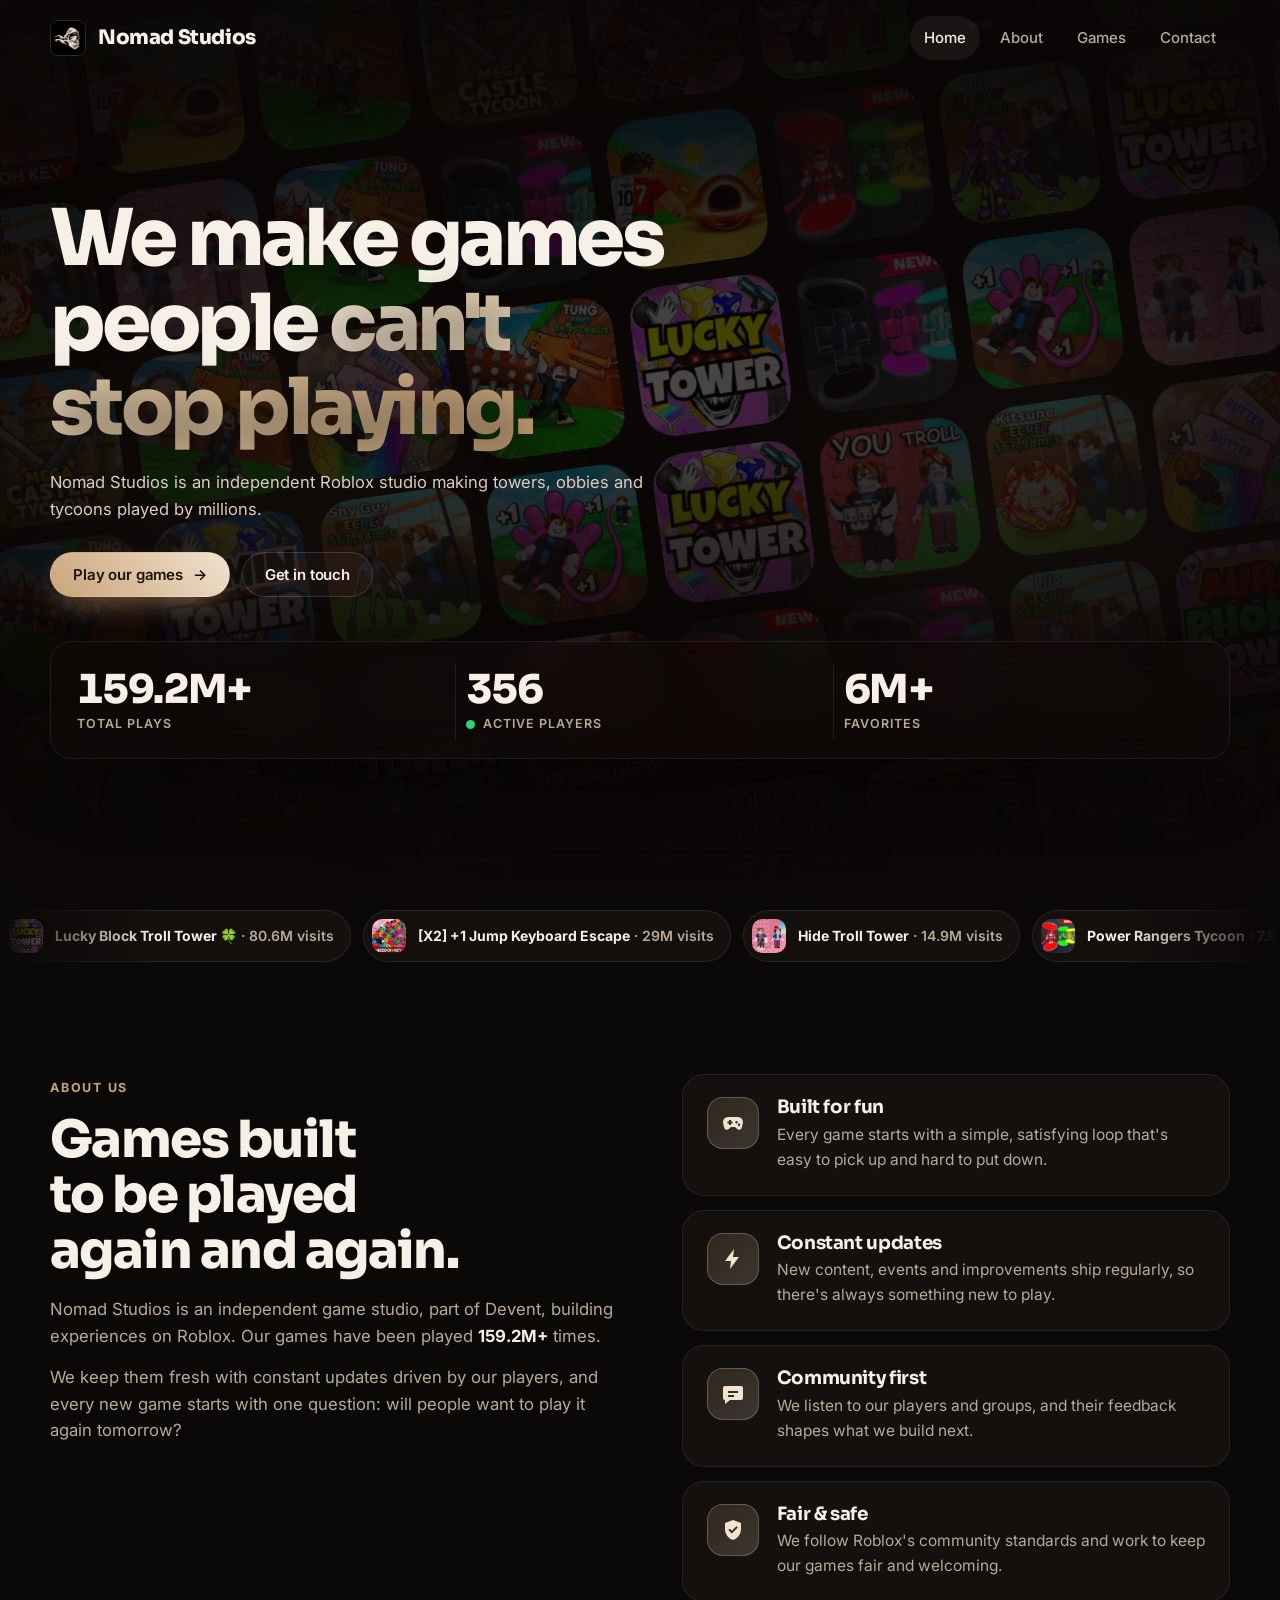
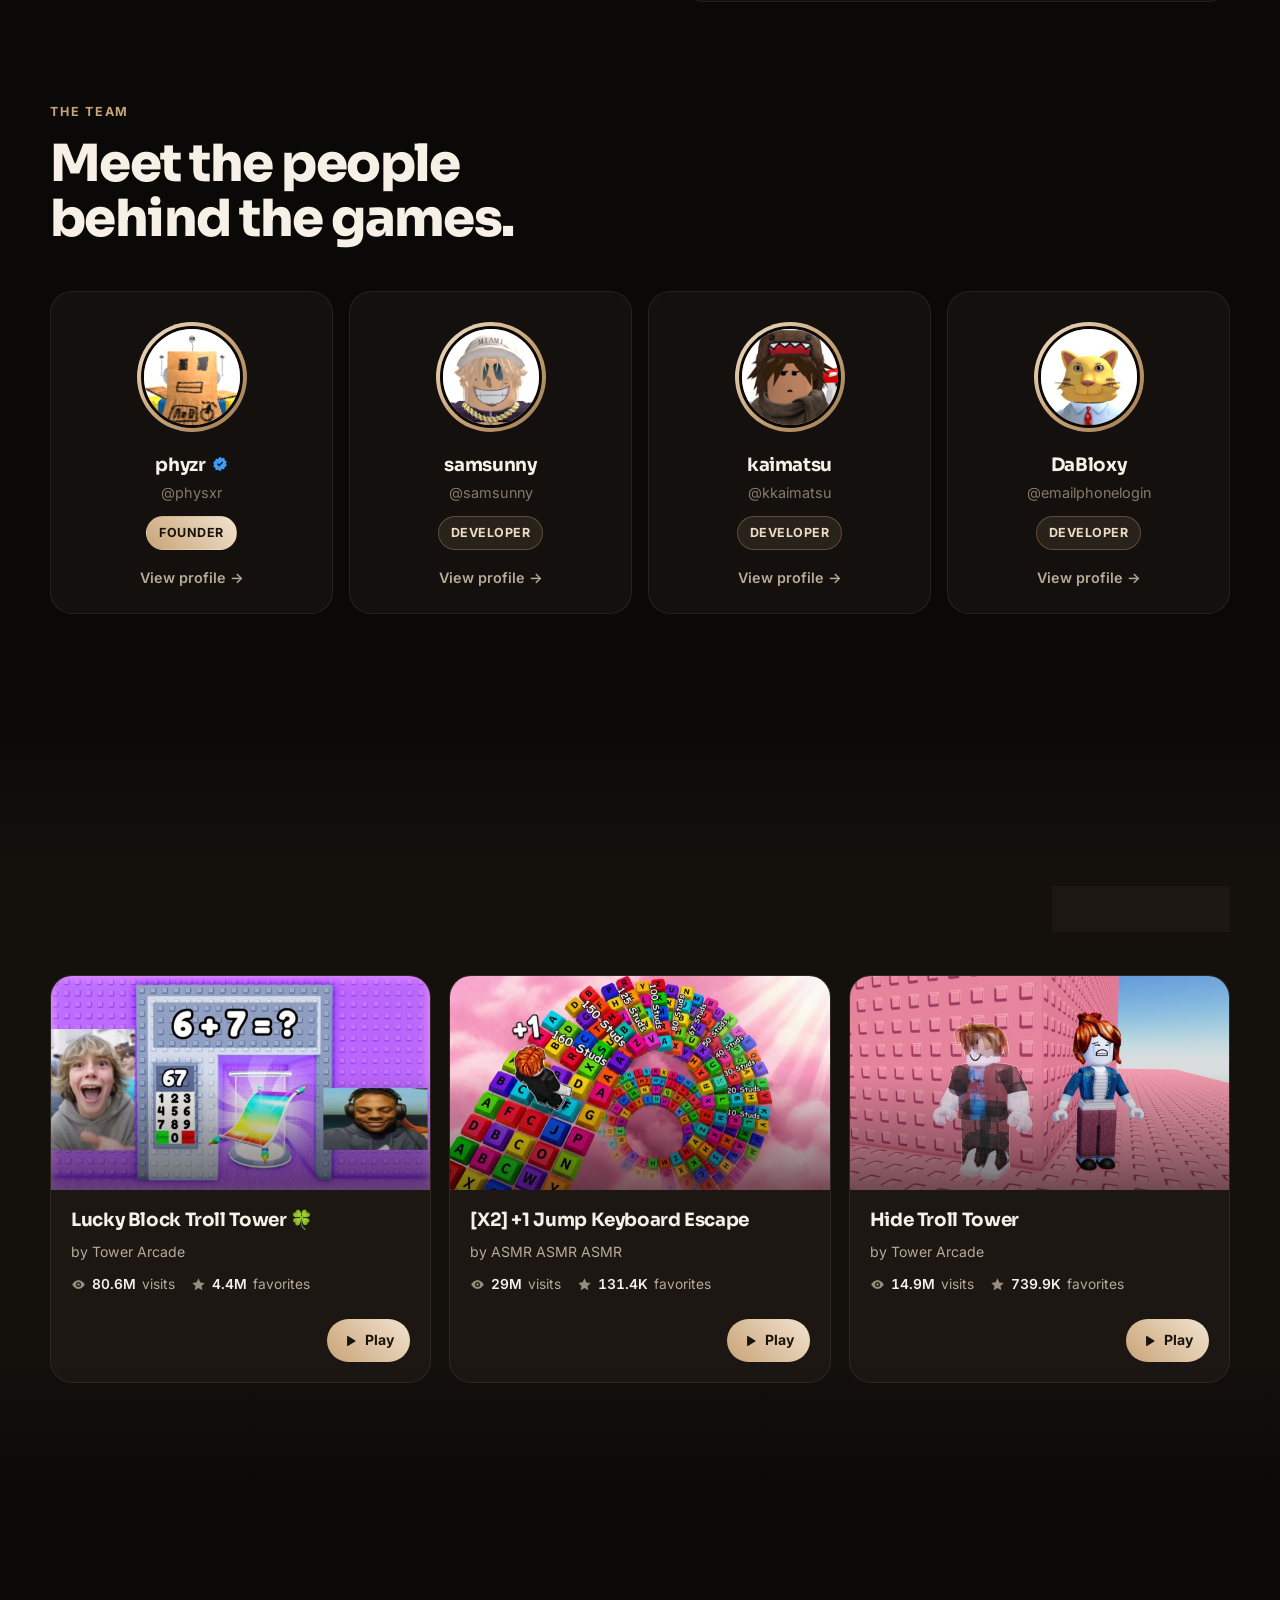
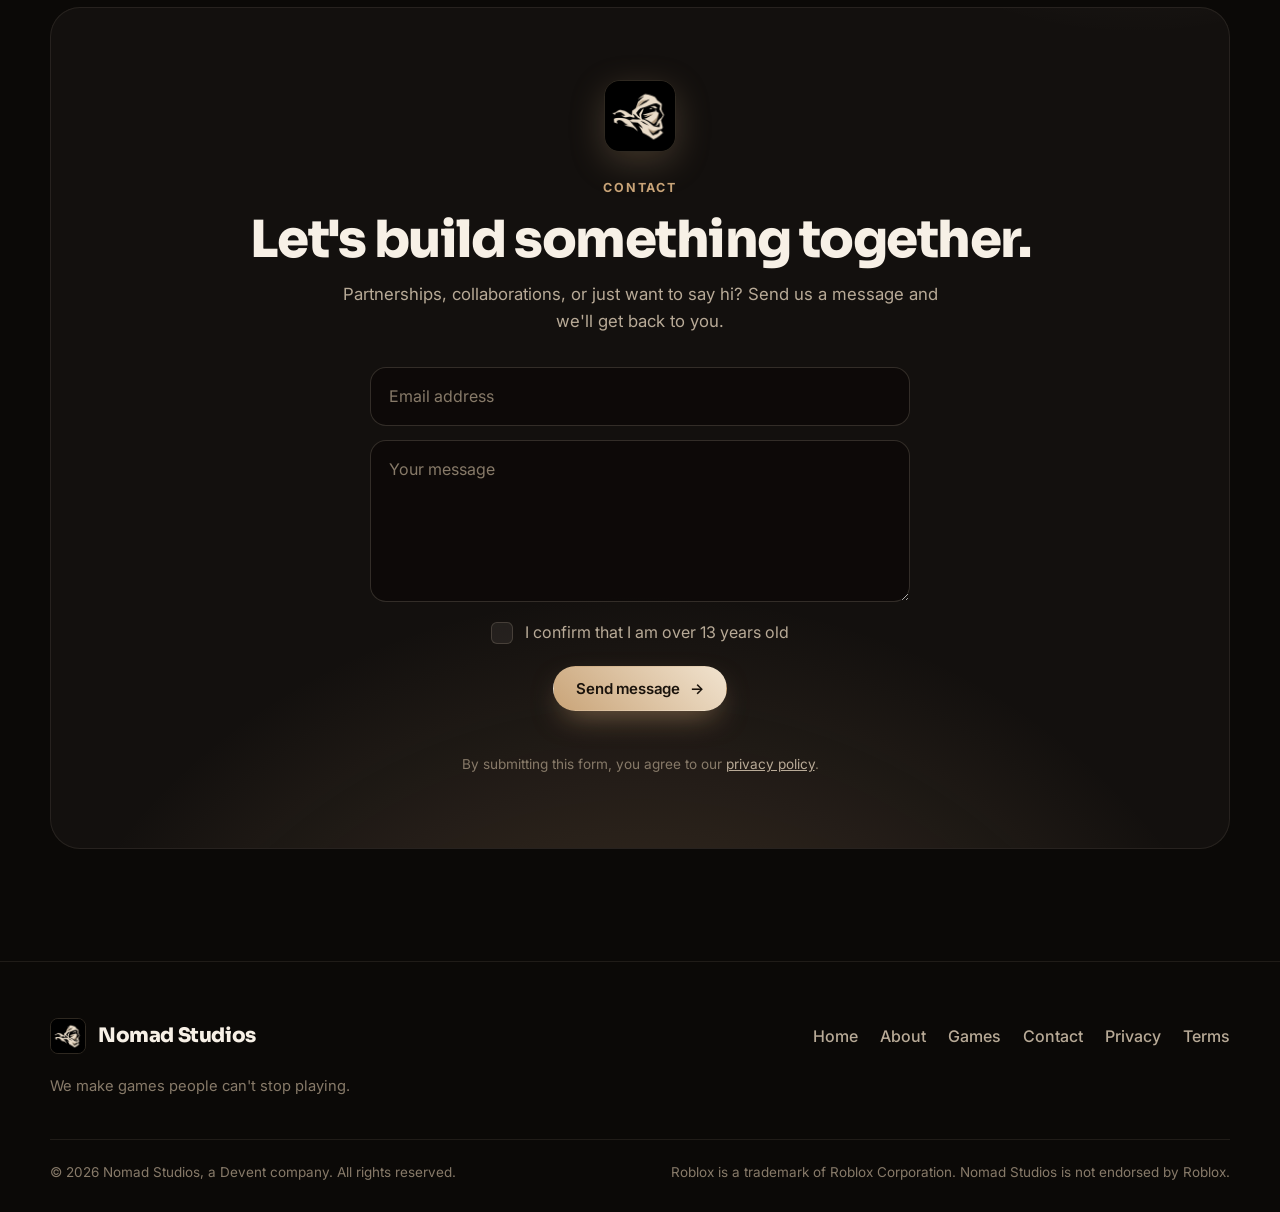
==== commit d89f1b75: "Hide live playing badge on home page top games Co-authored-by: Cursor <cursoragent@cursor.com>" ====
--- a/index.html
+++ b/index.html
@@ -105,7 +105,7 @@
           </div>
           <a class="btn btn--ghost" href="/games">View all games <span class="arrow">→</span></a>
         </div>
-        <div class="games__grid" id="game-grid" data-sort="plays" data-limit="3"></div>
+        <div class="games__grid" id="game-grid" data-sort="plays" data-limit="3" data-playing="hide"></div>
       </div>
     </section>
 
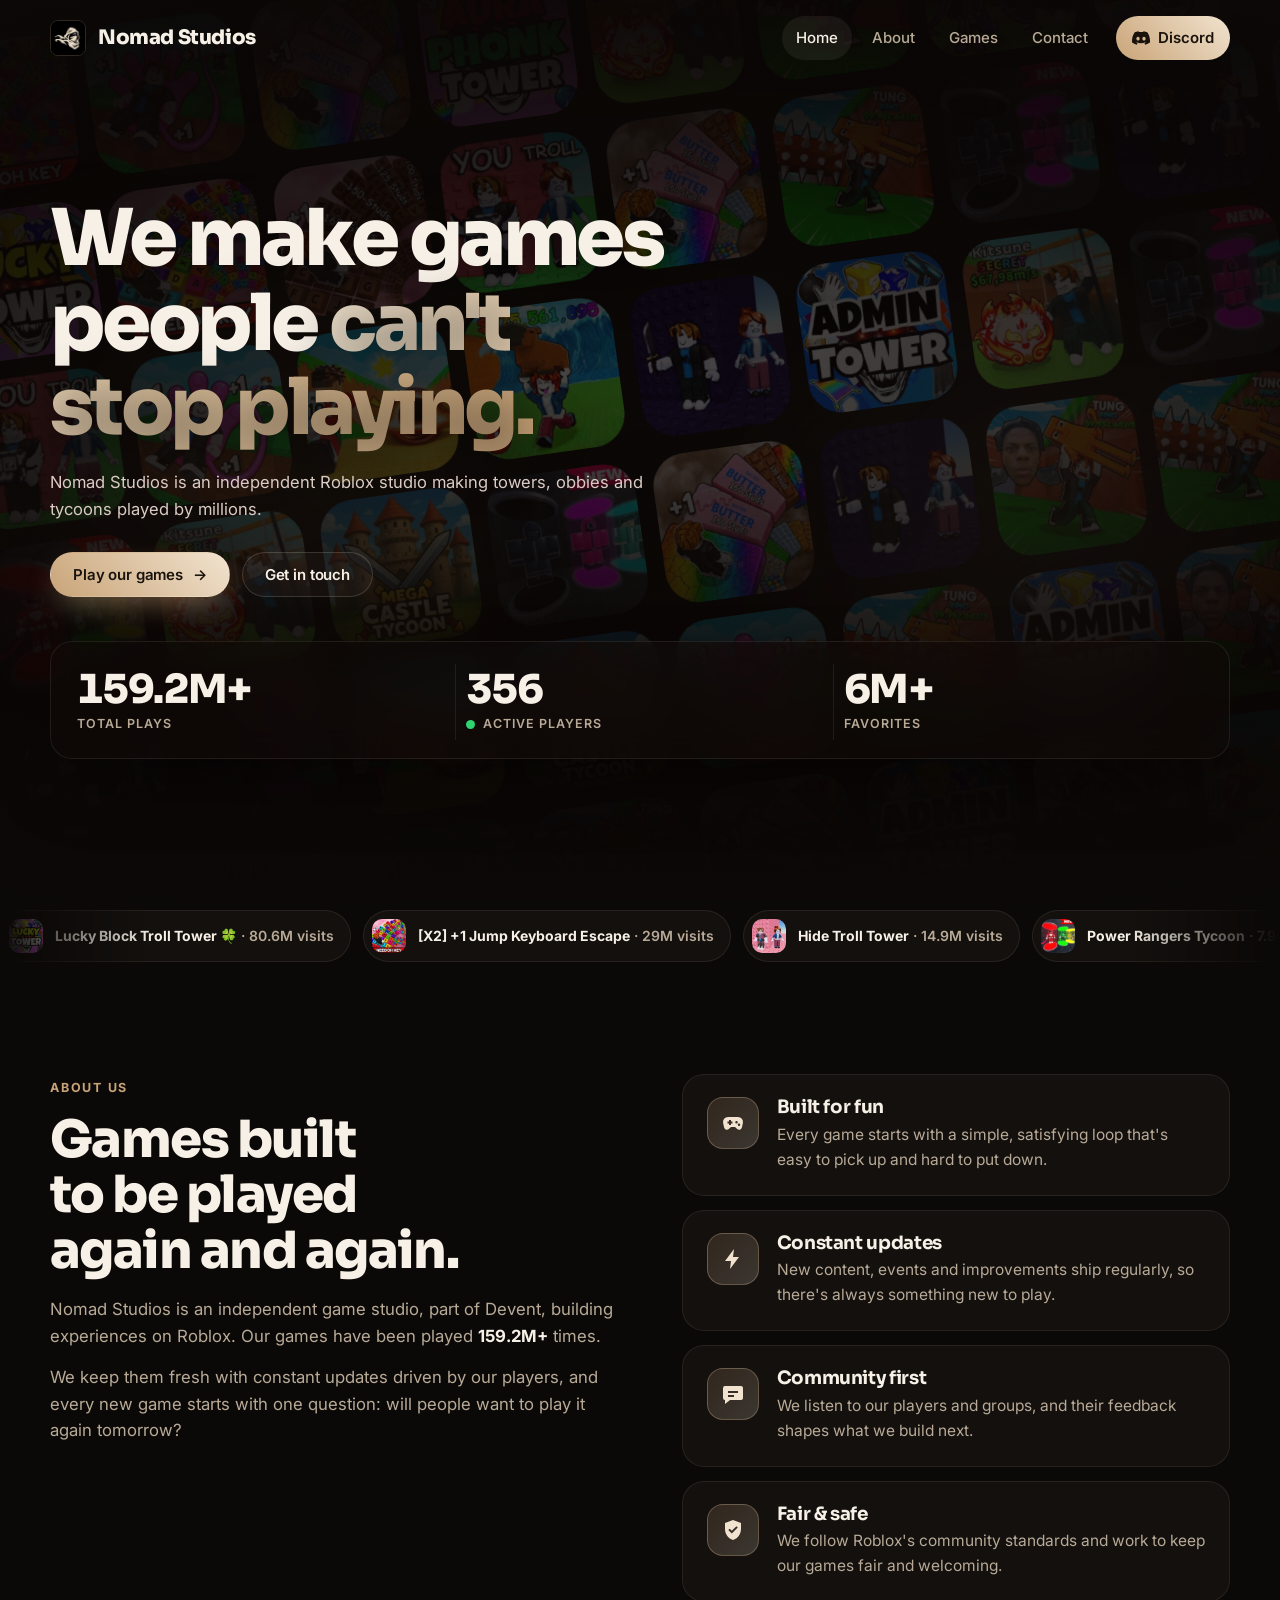
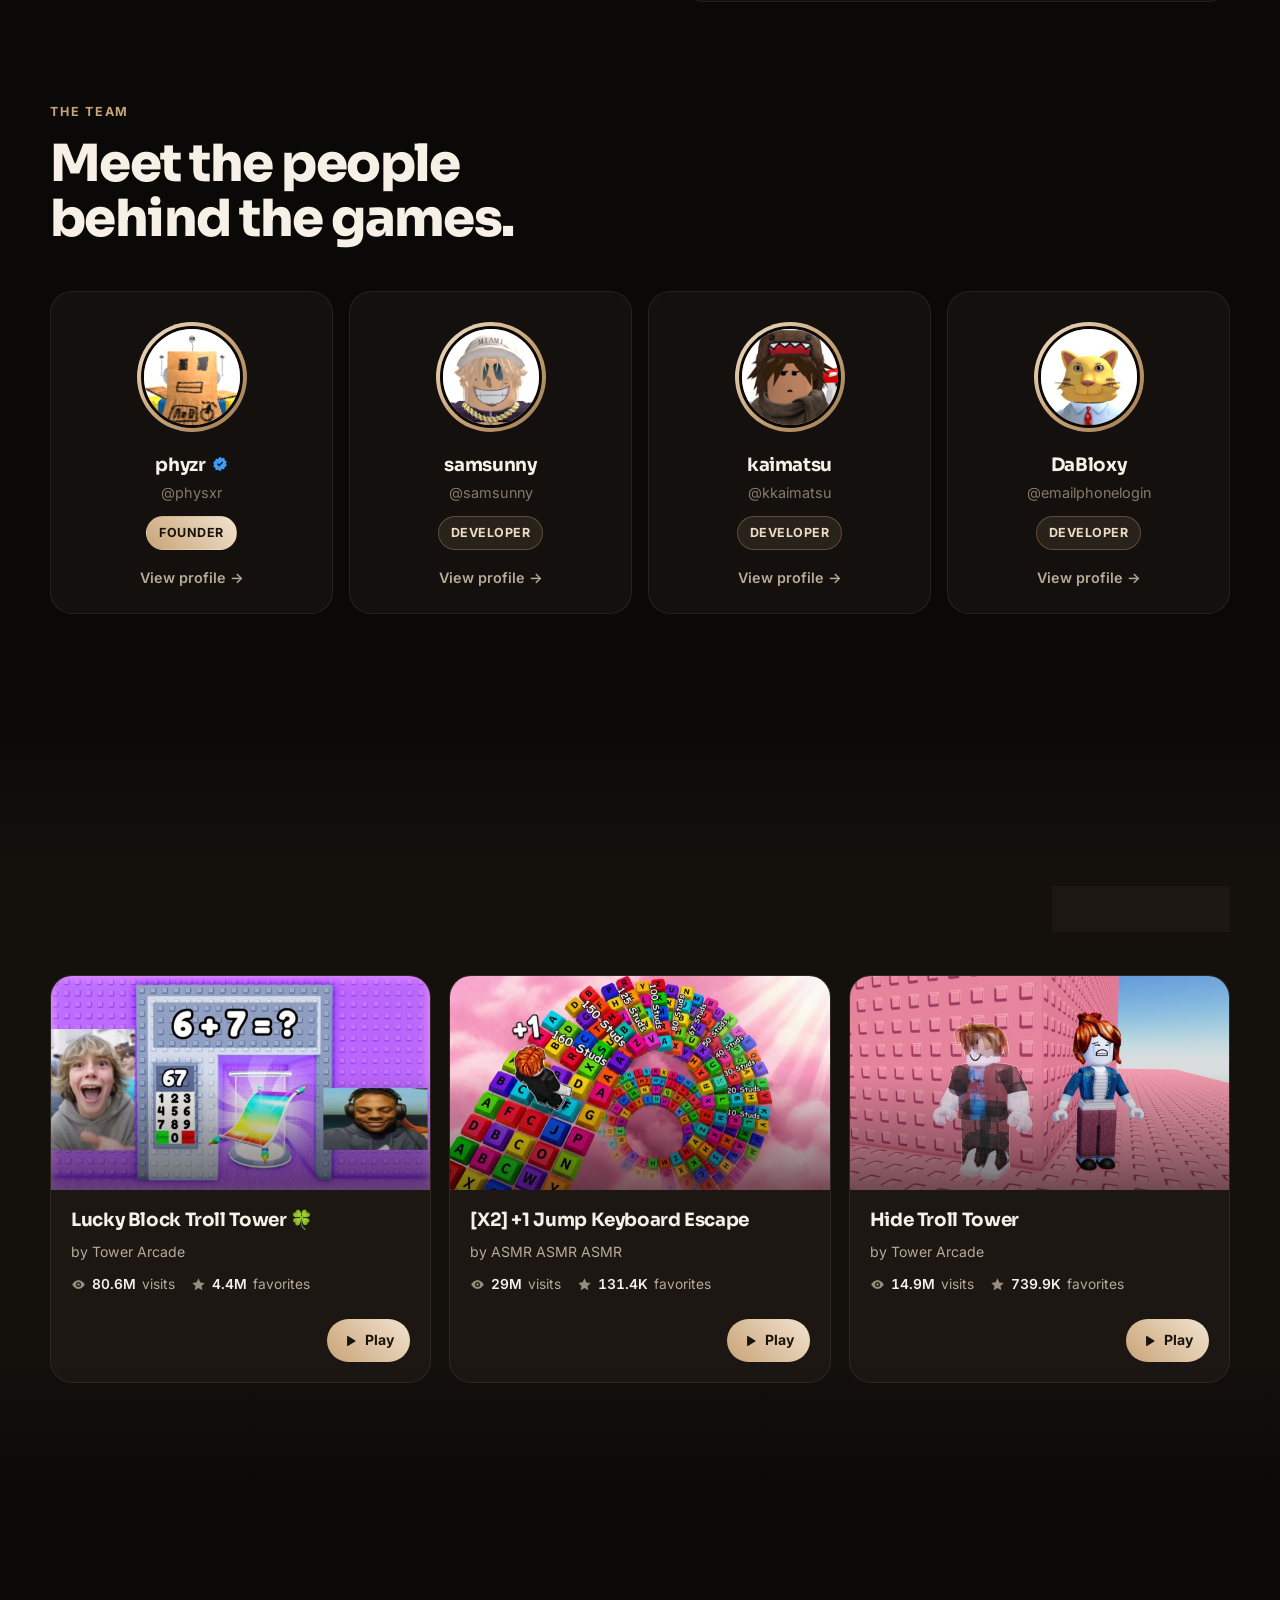
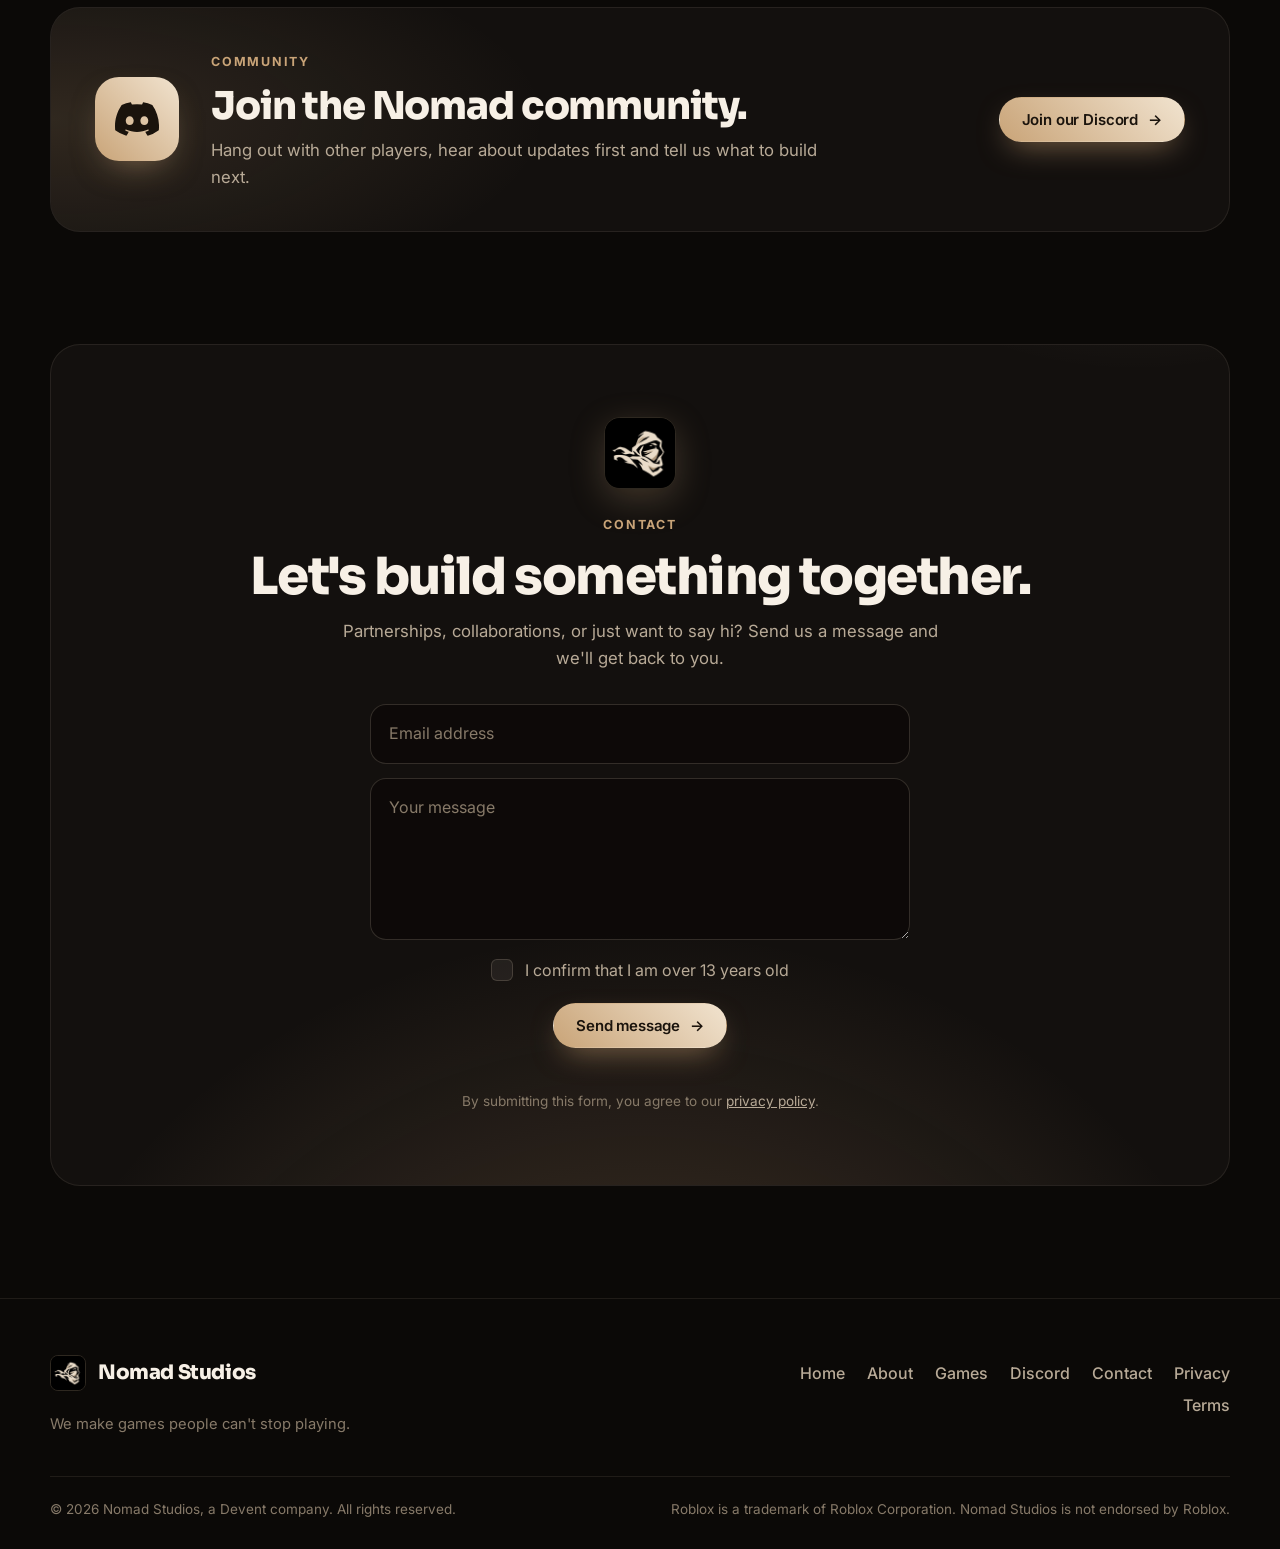
==== commit 3afb7ce4: "Add Discord community invite with live member counts Co-authored-by: Cursor <cursoragent@cursor.com>" ====
--- a/index.html
+++ b/index.html
@@ -109,6 +109,24 @@
       </div>
     </section>
 
+    <section class="section section--community" id="community">
+      <div class="container">
+        <div class="community reveal">
+          <div class="community__icon" id="community-icon" aria-hidden="true"></div>
+          <div class="community__body">
+            <span class="section__kicker">Community</span>
+            <h2 class="section__title">Join the Nomad community.</h2>
+            <p class="section__text">Hang out with other players, hear about updates first and tell us what to build next.</p>
+            <div class="community__stats" data-discord-stats hidden>
+              <span><b data-discord="members">0</b> members</span>
+              <span><span class="live-dot" aria-hidden="true"></span><b data-discord="online">0</b> online</span>
+            </div>
+          </div>
+          <a class="btn btn--primary community__cta" href="https://discord.gg/JsSbcFWZdx" target="_blank" rel="noopener">Join our Discord <span class="arrow">→</span></a>
+        </div>
+      </div>
+    </section>
+
     <section class="section" id="contact">
       <div class="container">
         <div class="contact reveal">
--- a/styles.css
+++ b/styles.css
@@ -92,7 +92,7 @@
   .nav__links {
     position: fixed; top: var(--nav-h); left: 16px; right: 16px;
     flex-direction: column; align-items: stretch; gap: 4px; padding: 10px;
-    background: rgba(18, 10, 8, 0.96); border: 1px solid var(--border); border-radius: 18px;
+    background: rgba(20, 16, 12, 0.96); border: 1px solid var(--border); border-radius: 18px;
     backdrop-filter: blur(20px); -webkit-backdrop-filter: blur(20px);
     transform: translateY(-12px); opacity: 0; pointer-events: none;
     transition: transform 0.4s var(--ease), opacity 0.3s;
@@ -100,7 +100,10 @@
   }
   .nav__links.is-open { transform: none; opacity: 1; pointer-events: auto; }
   .nav__links a { padding: 14px 16px; font-size: 16px; }
-}
+  .nav__links a.nav__discord { margin: 6px 0 0; justify-content: center; }
+}
+.nav__links a.nav__discord { display: inline-flex; align-items: center; gap: 8px; margin-left: 8px; padding: 10px 16px; background: var(--gradient); color: var(--on-gradient); font-weight: 600; }
+.nav__links a.nav__discord:hover { background: var(--gradient); color: var(--on-gradient); filter: brightness(1.06); }
 
 /* Hero */
 .hero { position: relative; min-height: 100svh; display: flex; align-items: center; padding: calc(var(--nav-h) + 44px) 0 64px; overflow: hidden; isolation: isolate; }
@@ -249,6 +252,26 @@
 .contact__glow { position: absolute; inset: -40% -20%; z-index: -1; background: radial-gradient(60% 60% at 50% 100%, rgba(184, 145, 106, 0.32), transparent 65%), radial-gradient(40% 40% at 80% 0%, rgba(241, 227, 207, 0.16), transparent 60%); pointer-events: none; }
 .contact__logo { width: 72px; height: 72px; margin: 0 auto 22px; box-shadow: 0 10px 34px rgba(201, 164, 120, 0.25); }
 .contact .section__text { margin-inline: auto; }
+
+/* Discord community card */
+.section--community { padding-bottom: 0; }
+.community { position: relative; display: flex; align-items: center; gap: 32px; padding: 40px 44px; border-radius: 30px; background: var(--surface); border: 1px solid var(--border); overflow: hidden; isolation: isolate; }
+.community::before { content: ""; position: absolute; inset: 0; z-index: -1; background: radial-gradient(60% 120% at 0% 50%, rgba(201, 164, 120, 0.16), transparent 70%); pointer-events: none; }
+.community__icon { width: 84px; height: 84px; flex: none; display: grid; place-items: center; border-radius: 24px; background: var(--gradient); color: var(--on-gradient); box-shadow: 0 14px 34px -14px rgba(201, 164, 120, 0.6); }
+.community__icon .ico { width: 44px; height: 44px; }
+.community__body { flex: 1; min-width: 0; }
+.community .section__title { font-size: clamp(1.7rem, 3vw, 2.4rem); }
+.community .section__text { margin-top: 10px; }
+.community__stats { display: flex; flex-wrap: wrap; gap: 8px 22px; margin-top: 16px; color: var(--muted); font-size: 14.5px; }
+.community__stats > span { display: inline-flex; align-items: center; gap: 8px; }
+.community__stats b { color: var(--text); font-weight: 700; }
+.community__stats[hidden] { display: none; }
+@media (max-width: 760px) {
+  .community { flex-direction: column; align-items: flex-start; gap: 20px; padding: 30px 24px; }
+  .community__icon { width: 64px; height: 64px; border-radius: 18px; }
+  .community__icon .ico { width: 34px; height: 34px; }
+  .community__cta { width: 100%; }
+}
 .contact-form { display: grid; gap: 14px; max-width: 540px; margin: 32px auto 0; text-align: left; }
 .contact-form input[type="email"],
 .contact-form textarea {
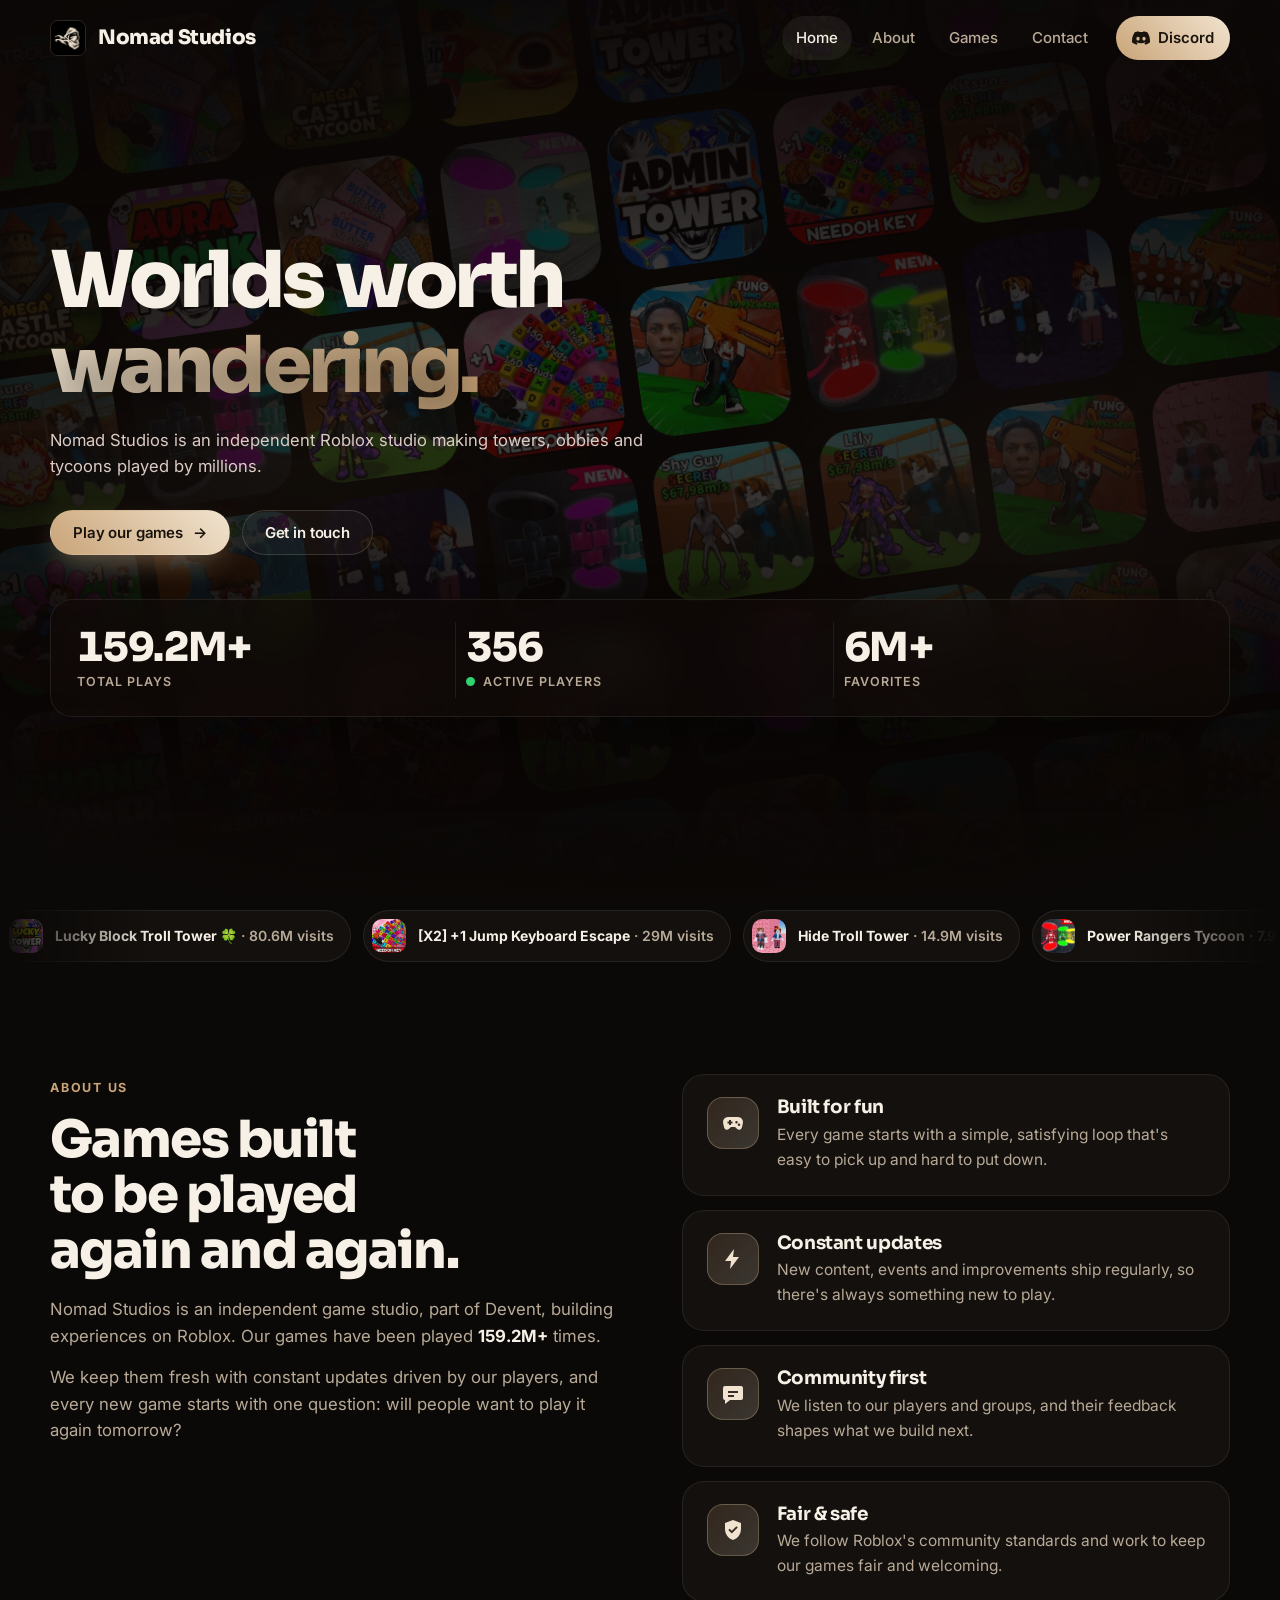
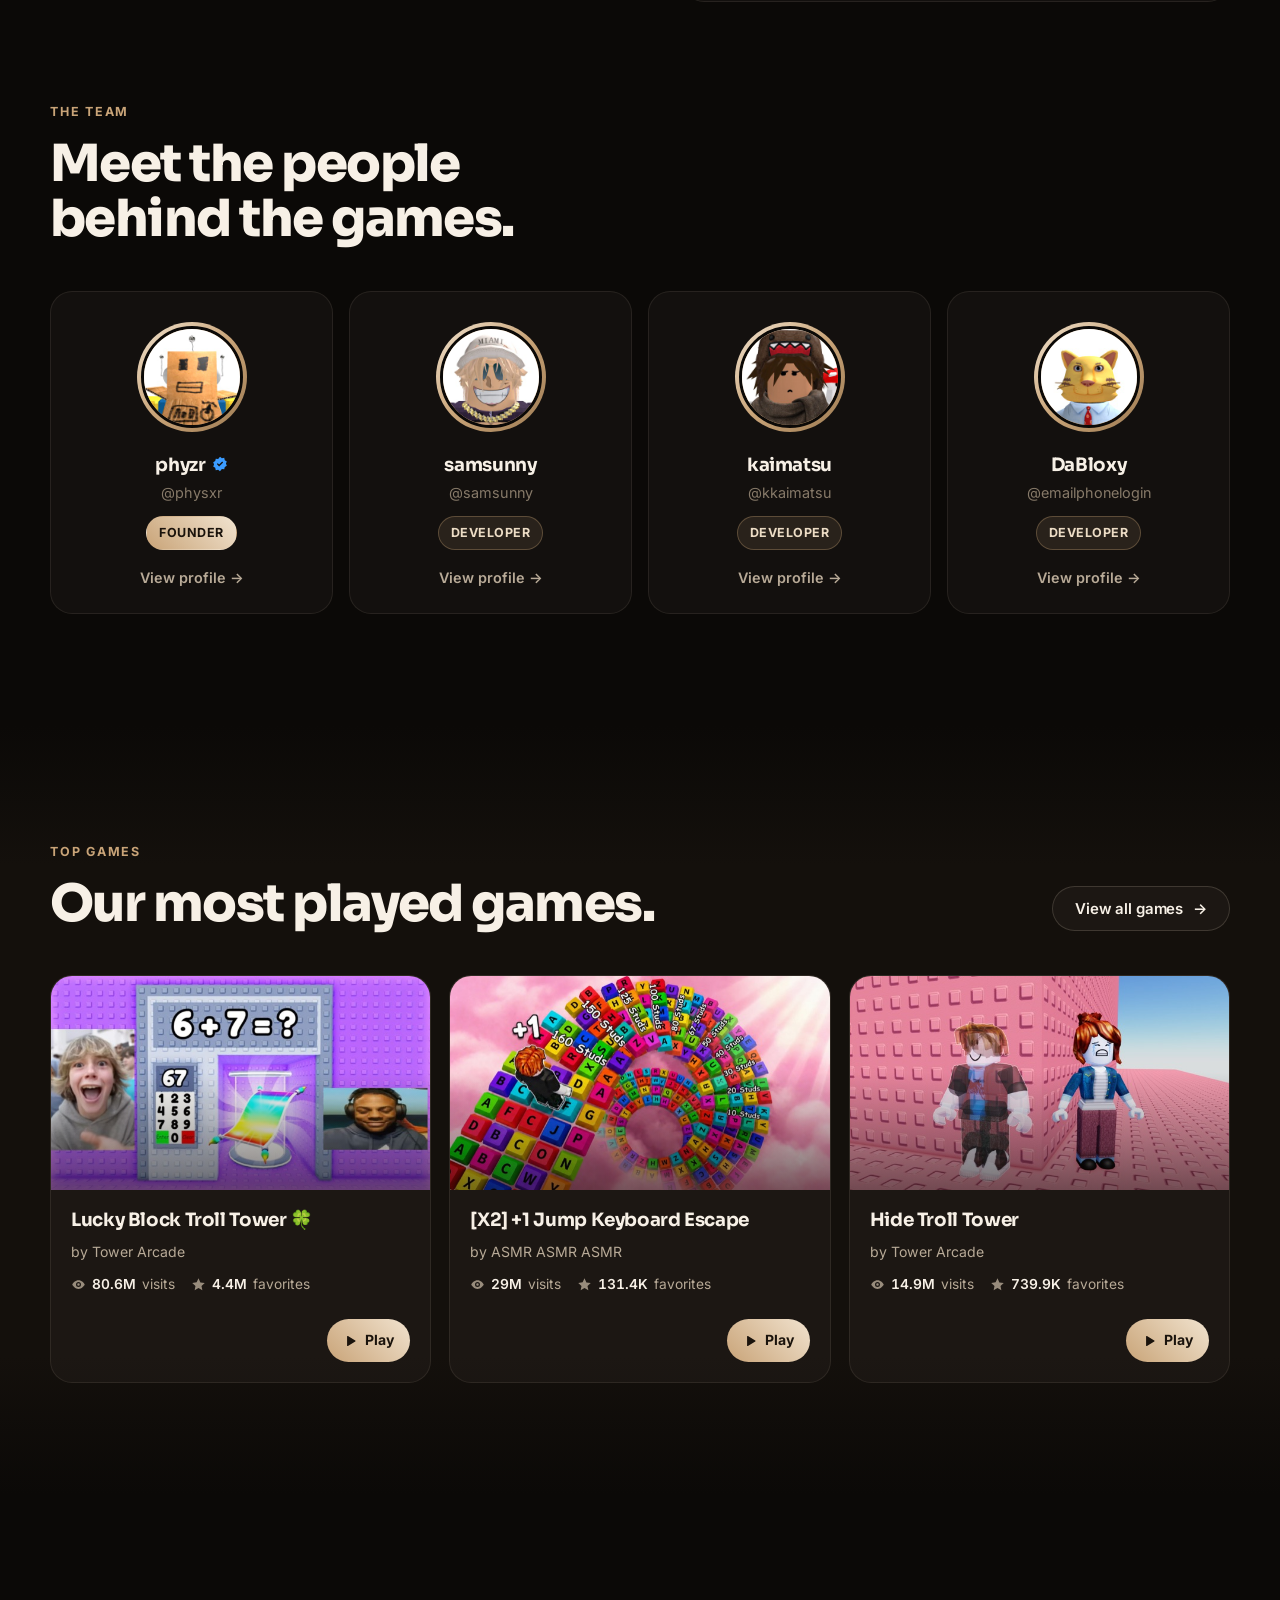
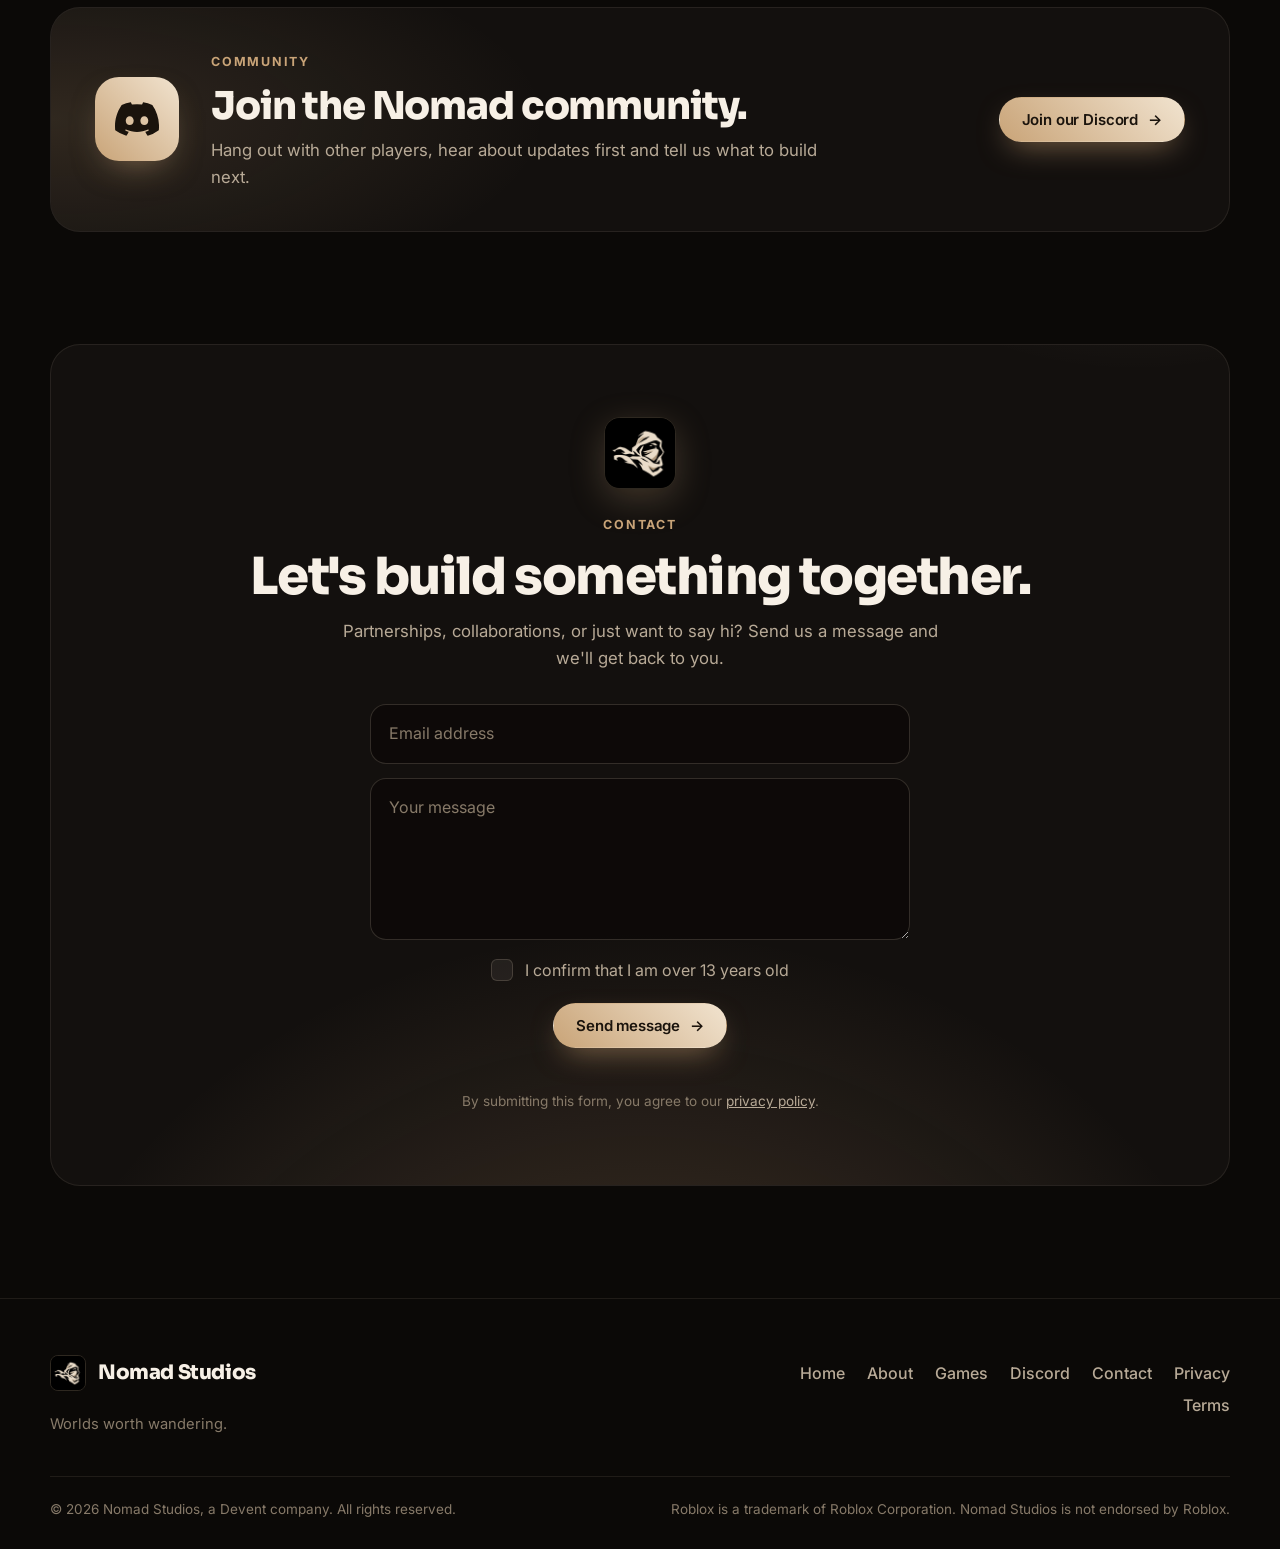
==== commit 2a66d264: "New slogan: Worlds worth wandering." ====
--- a/index.html
+++ b/index.html
@@ -26,7 +26,7 @@
 
       <div class="container hero__inner">
         <div class="hero__content">
-          <h1 class="hero__title reveal-load" style="--d:0ms">We make games people <span class="grad">can't stop playing.</span></h1>
+          <h1 class="hero__title reveal-load" style="--d:0ms">Worlds worth <span class="grad">wandering.</span></h1>
           <p class="hero__text reveal-load" style="--d:90ms">Nomad Studios is an independent Roblox studio making towers, obbies and tycoons played by millions.</p>
           <div class="hero__actions reveal-load" style="--d:180ms">
             <a class="btn btn--primary" href="/games">Play our games <span class="arrow">→</span></a>
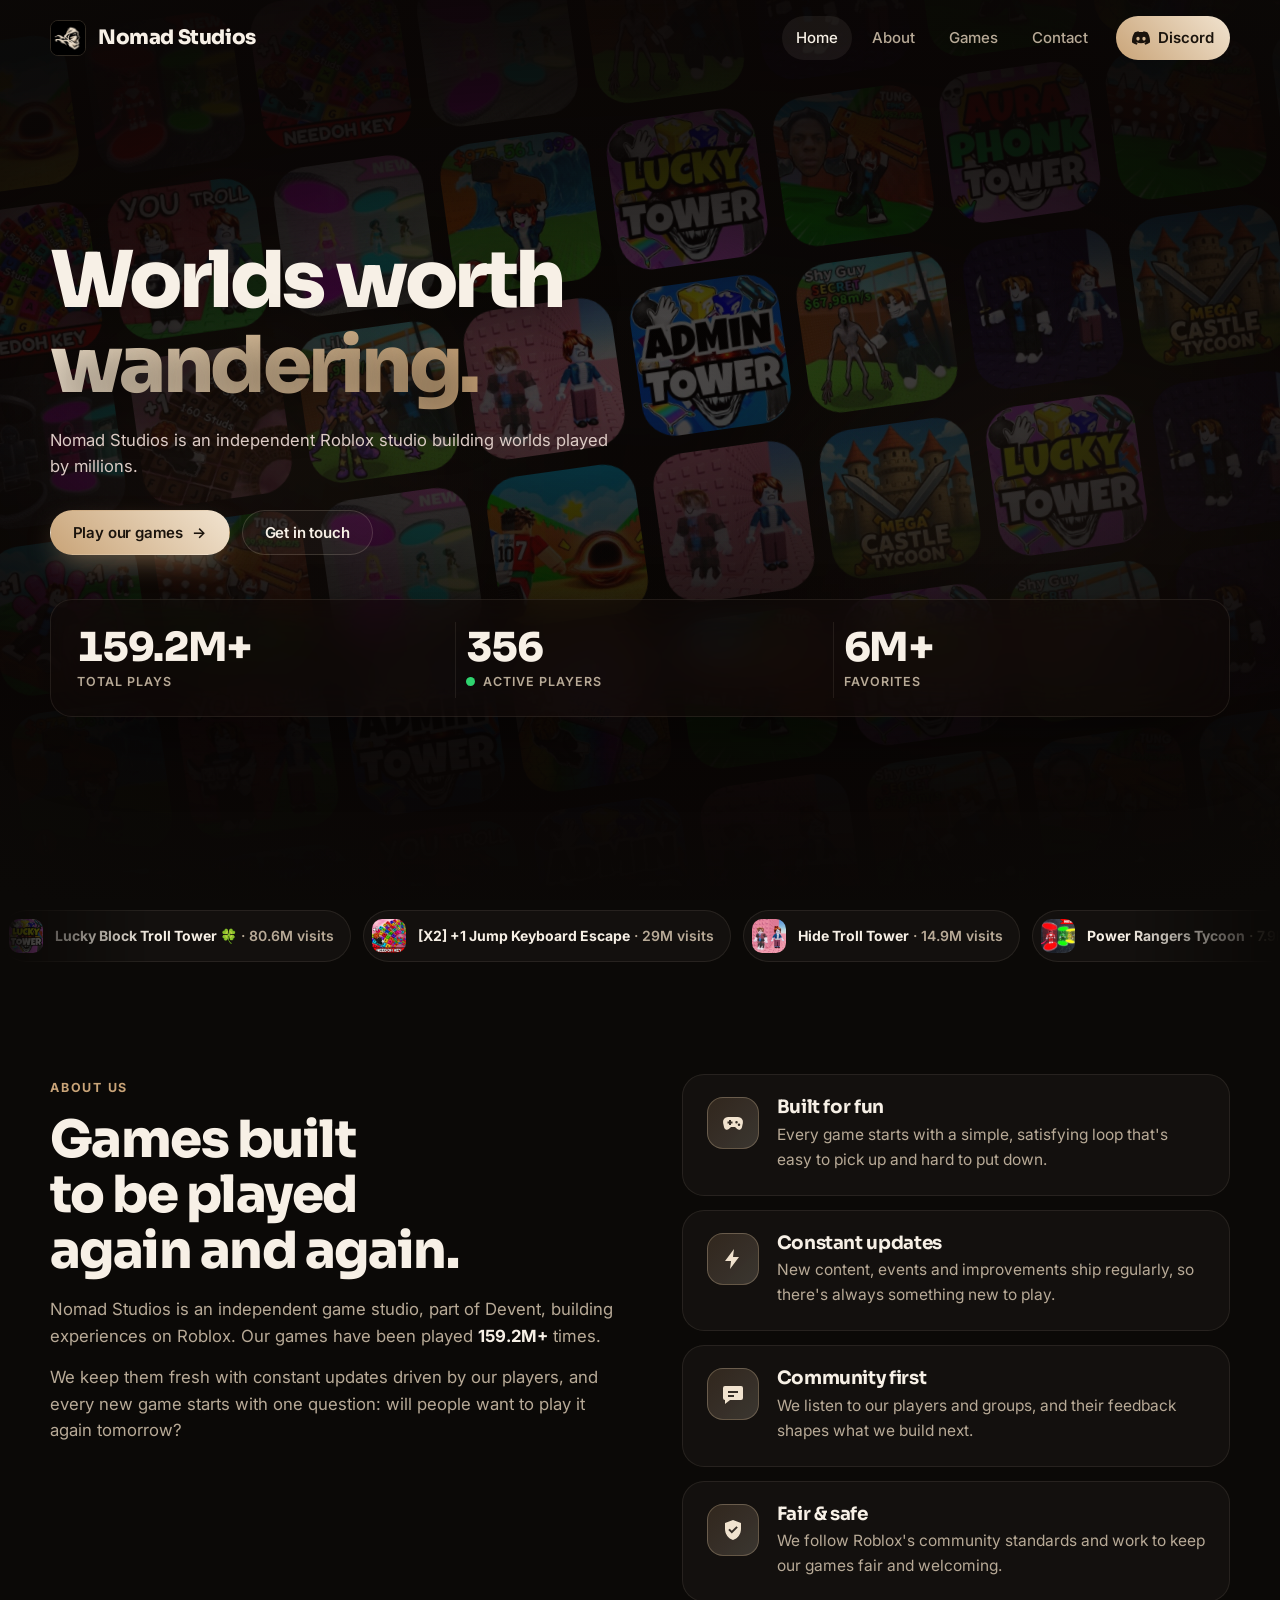
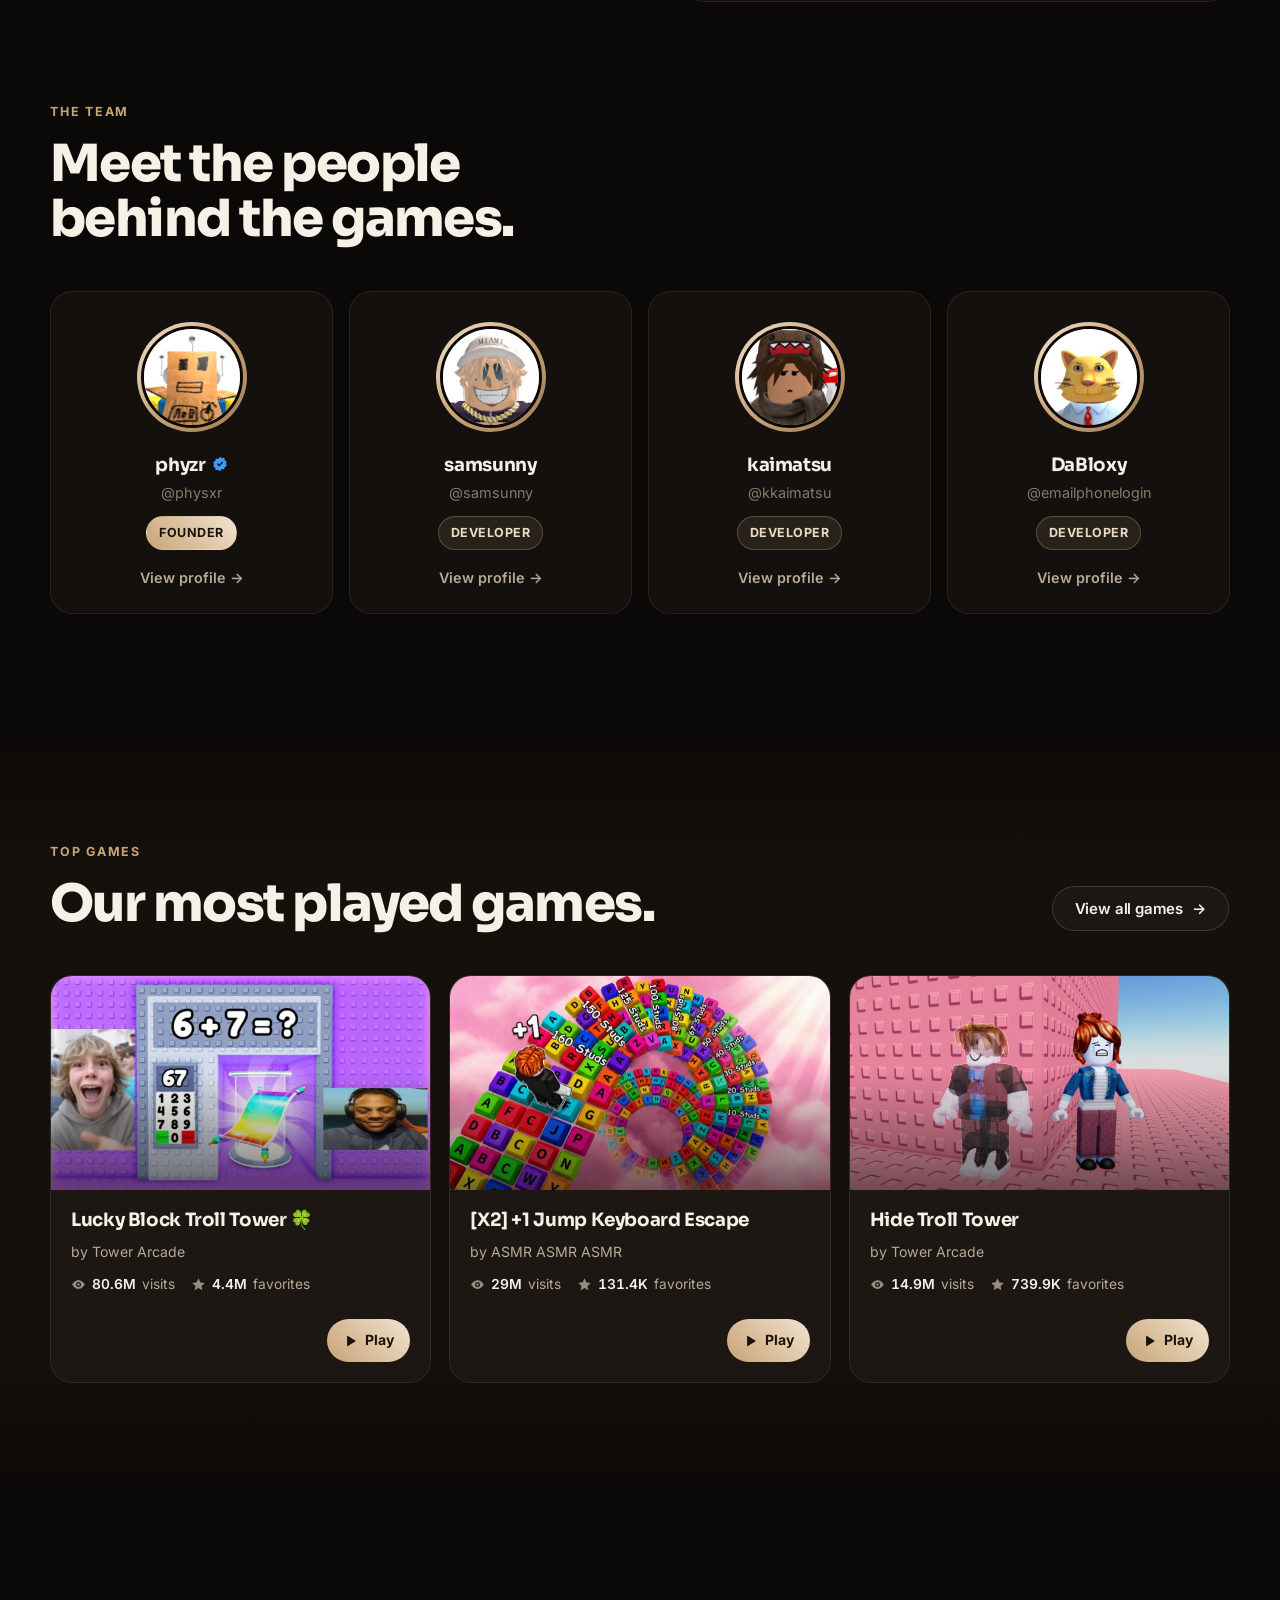
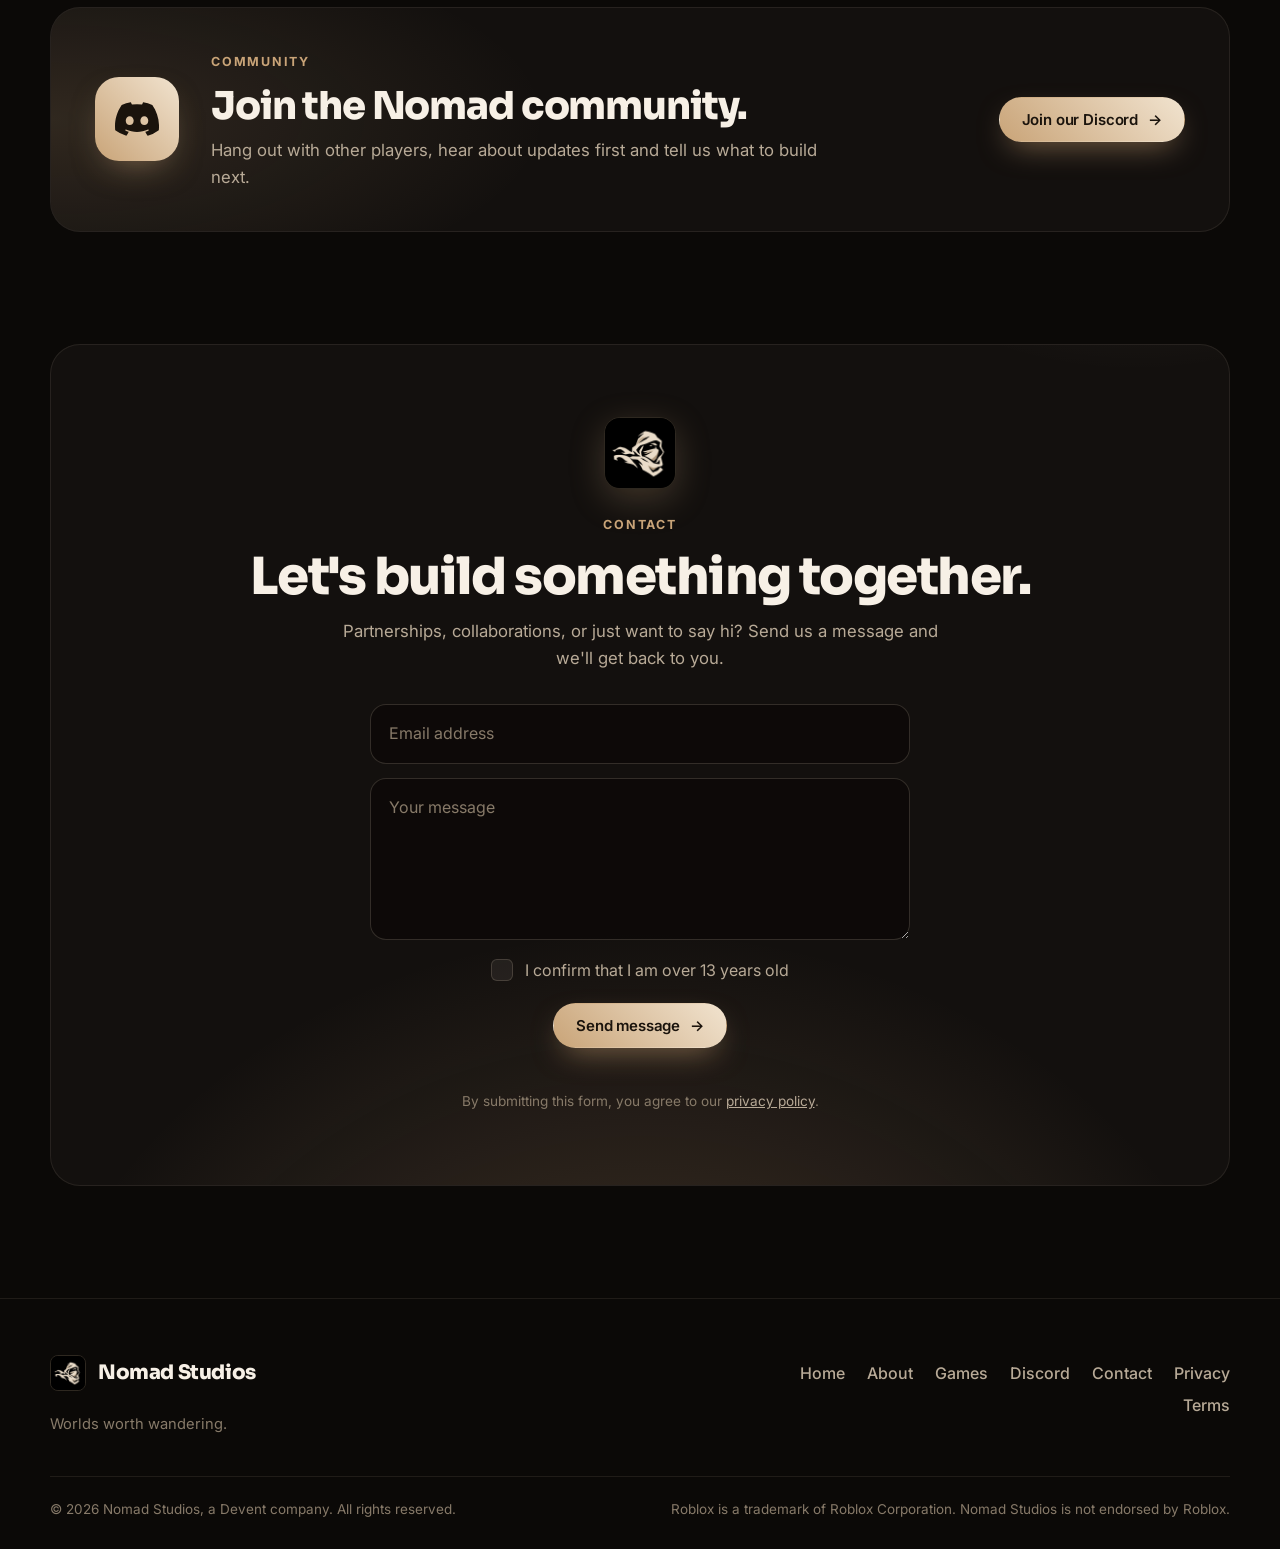
==== commit abd54726: "Hero copy: building worlds played by millions" ====
--- a/index.html
+++ b/index.html
@@ -4,7 +4,7 @@
   <meta charset="UTF-8" />
   <meta name="viewport" content="width=device-width, initial-scale=1.0" />
   <title>Nomad Studios | Roblox Game Studio</title>
-  <meta name="description" content="Nomad Studios is an independent Roblox studio making towers, obbies and tycoons played by millions." />
+  <meta name="description" content="Nomad Studios is an independent Roblox studio building worlds played by millions." />
   <meta name="theme-color" content="#0b0907" />
   <link rel="icon" type="image/png" href="/assets/favicon.png" />
   <link rel="apple-touch-icon" href="/assets/apple-touch-icon.png" />
@@ -27,7 +27,7 @@
       <div class="container hero__inner">
         <div class="hero__content">
           <h1 class="hero__title reveal-load" style="--d:0ms">Worlds worth <span class="grad">wandering.</span></h1>
-          <p class="hero__text reveal-load" style="--d:90ms">Nomad Studios is an independent Roblox studio making towers, obbies and tycoons played by millions.</p>
+          <p class="hero__text reveal-load" style="--d:90ms">Nomad Studios is an independent Roblox studio building worlds played by millions.</p>
           <div class="hero__actions reveal-load" style="--d:180ms">
             <a class="btn btn--primary" href="/games">Play our games <span class="arrow">→</span></a>
             <a class="btn btn--ghost" href="#contact">Get in touch</a>
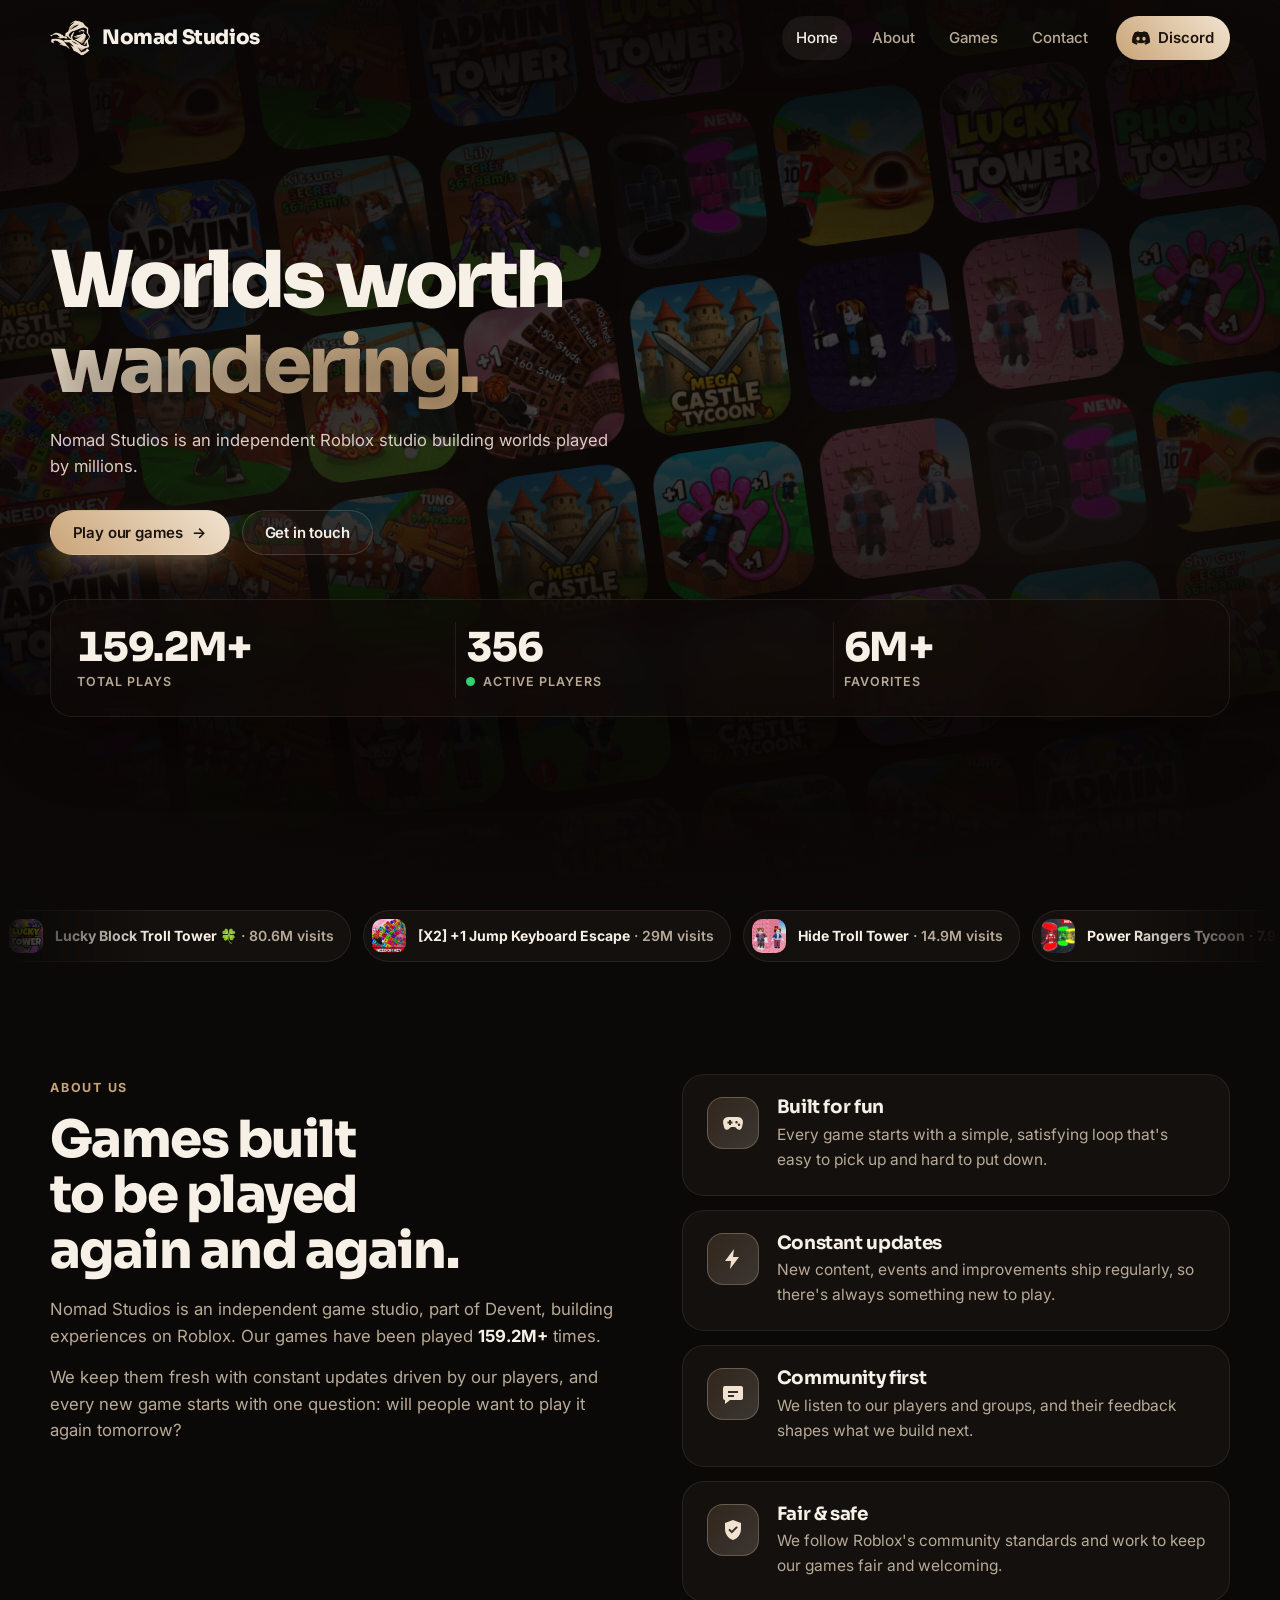
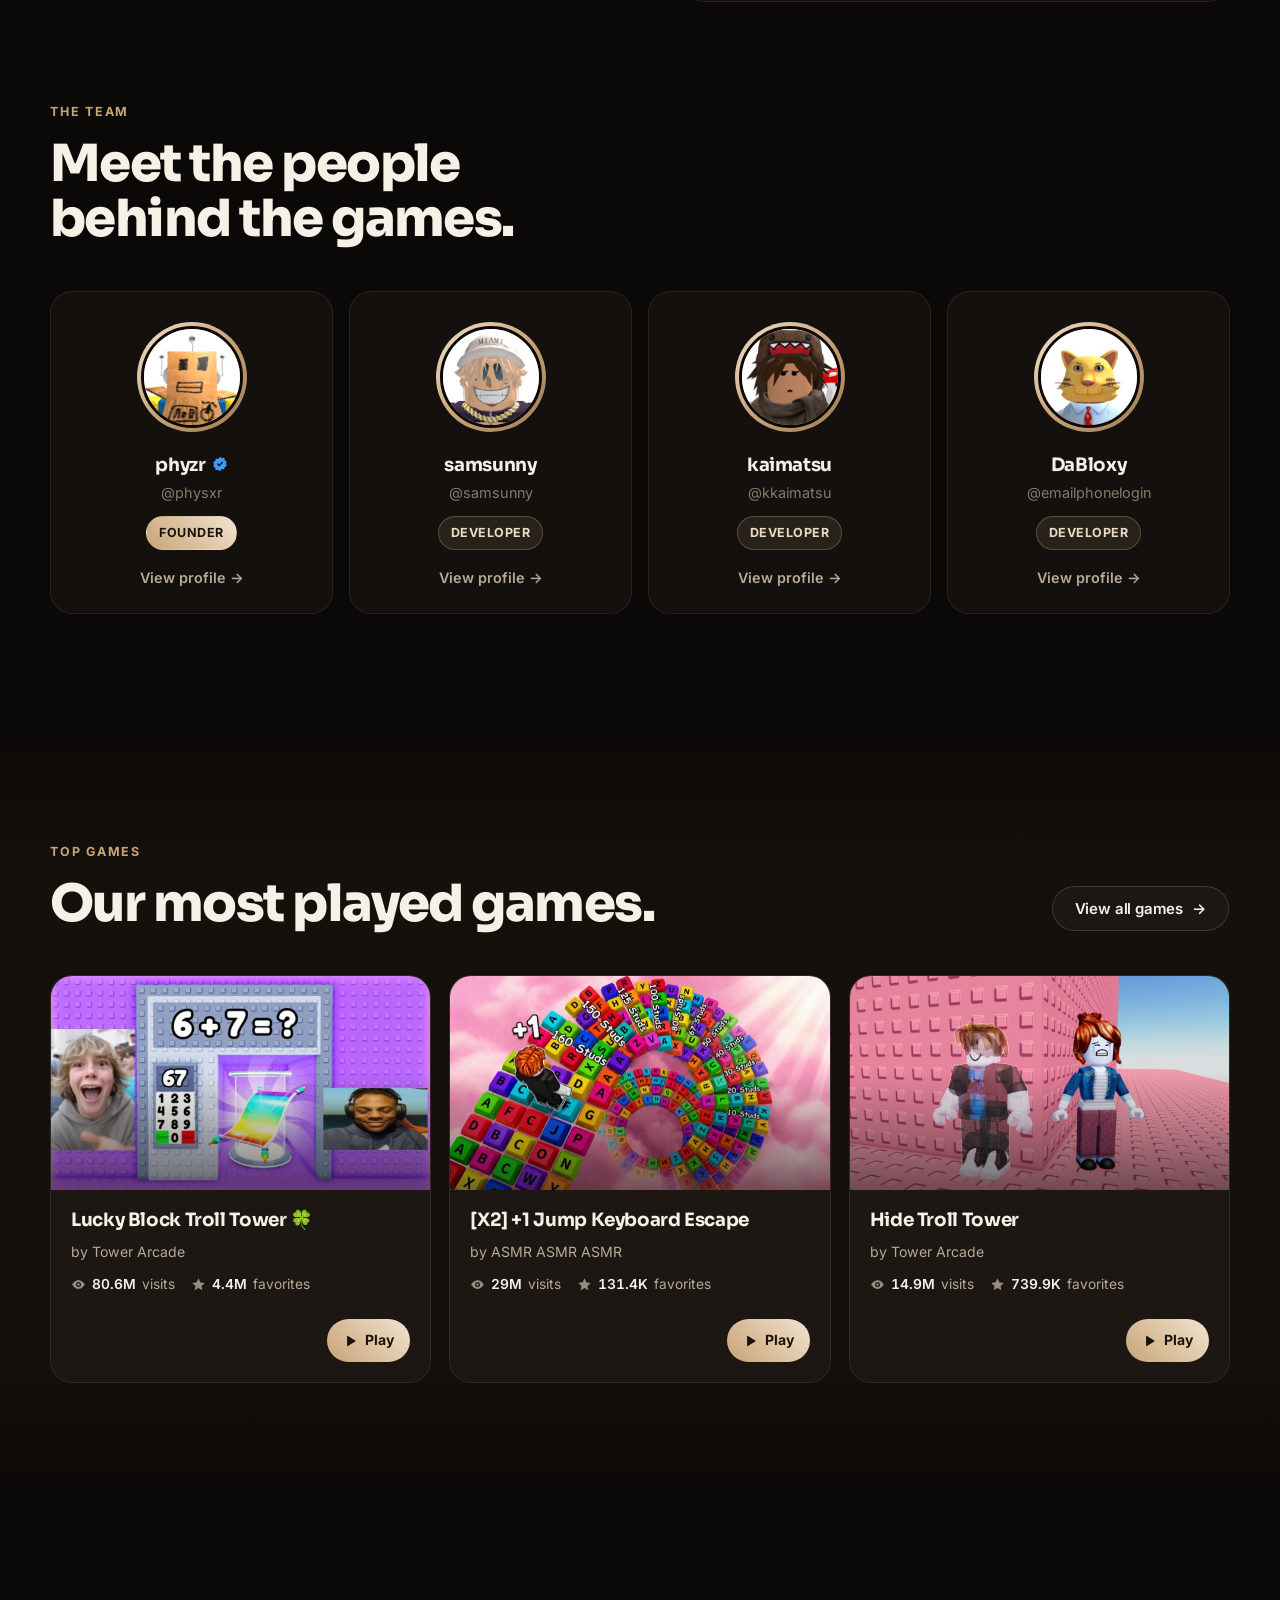
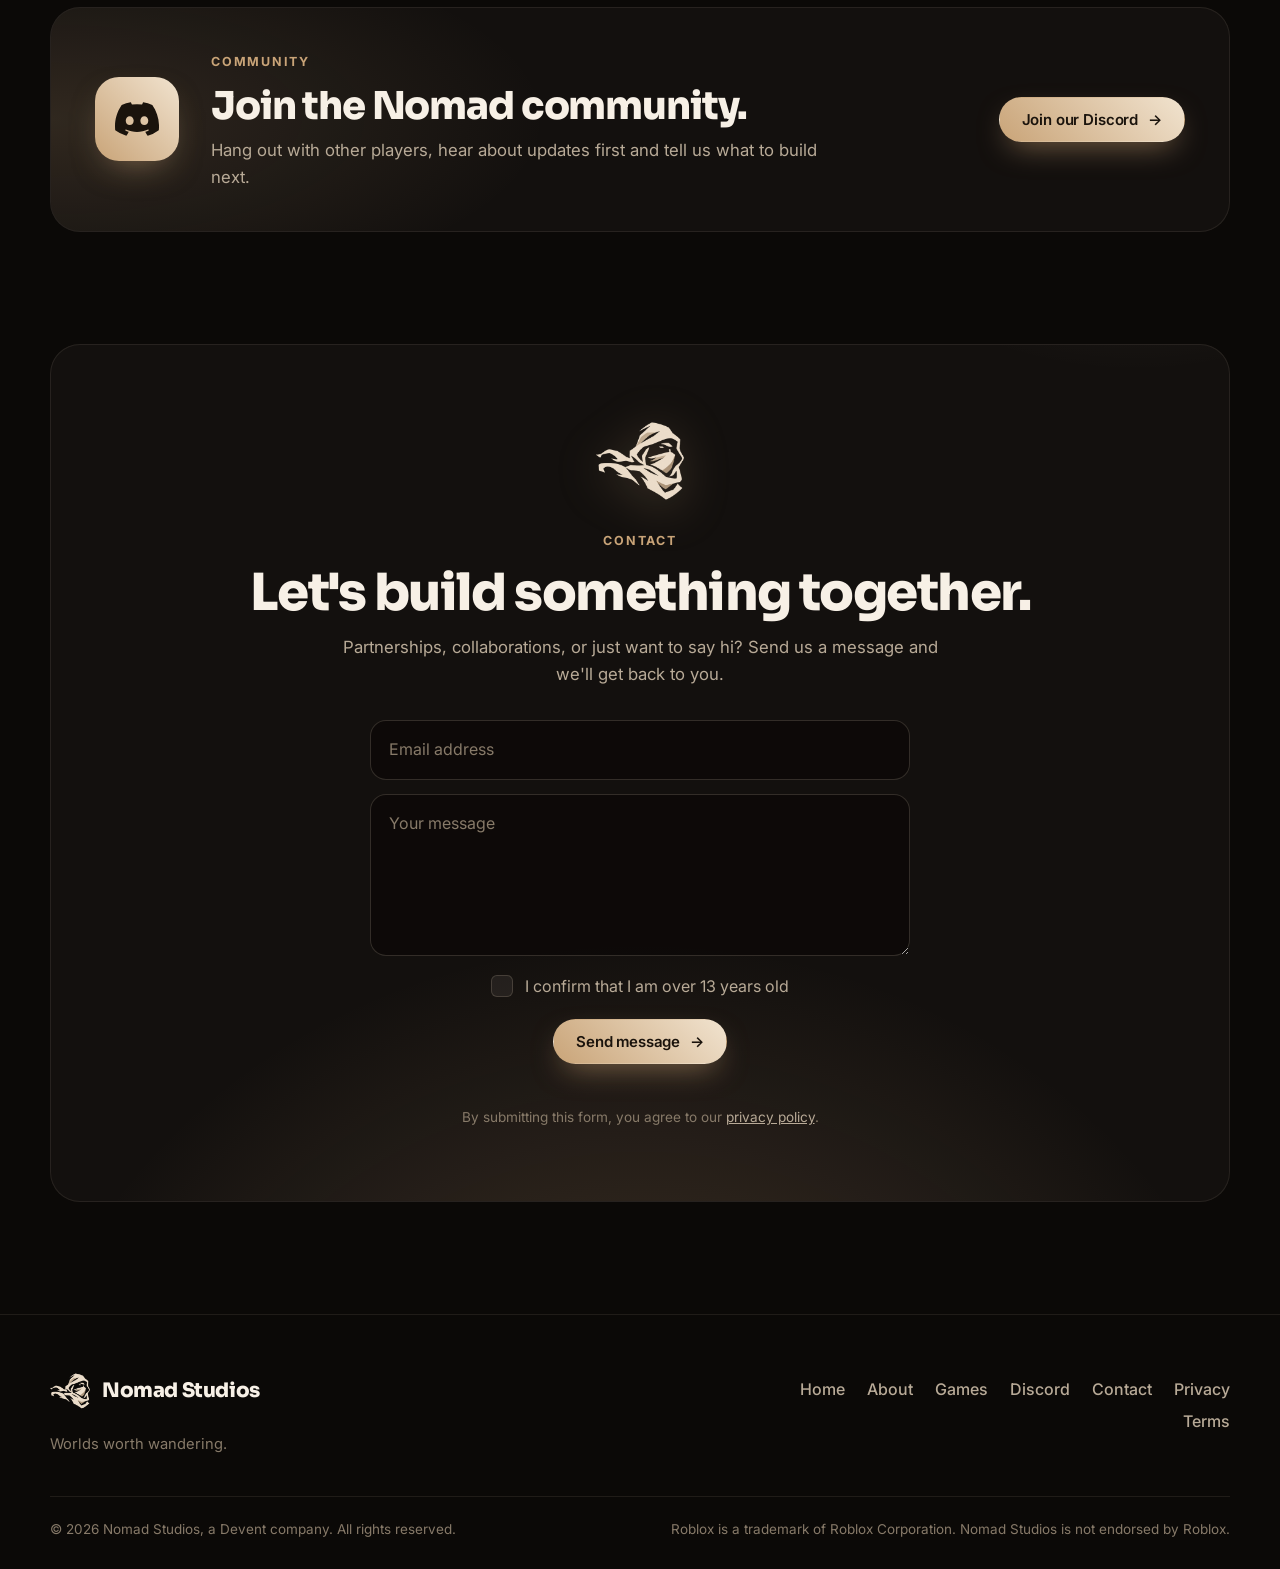
==== commit 1a48728e: "Use transparent nomad logo without black tile Co-authored-by: Cursor <cursoragent@cursor.com>" ====
--- a/index.html
+++ b/index.html
@@ -131,7 +131,7 @@
       <div class="container">
         <div class="contact reveal">
           <div class="contact__glow" aria-hidden="true"></div>
-          <img class="contact__logo logo-tile" src="/assets/logo.png" alt="" width="72" height="72" />
+          <img class="contact__logo logo-tile" src="/assets/logo.png" alt="" width="88" height="88" />
           <span class="section__kicker">Contact</span>
           <h2 class="section__title">Let's build something together.</h2>
           <p class="section__text">Partnerships, collaborations, or just want to say hi? Send us a message and we'll get back to you.</p>
--- a/styles.css
+++ b/styles.css
@@ -46,7 +46,7 @@
 @media (max-width: 640px) { .container { width: min(1180px, 100% - 32px); } }
 
 .ico { width: 18px; height: 18px; fill: currentColor; flex: none; }
-.logo-tile { background: #000; border: 1px solid #2e2820; border-radius: 22%; }
+.logo-tile { object-fit: contain; }
 
 /* Buttons */
 .btn {
@@ -250,7 +250,7 @@
 /* Contact */
 .contact { position: relative; text-align: center; padding: 72px 28px; border-radius: 30px; background: var(--surface); border: 1px solid var(--border); overflow: hidden; isolation: isolate; }
 .contact__glow { position: absolute; inset: -40% -20%; z-index: -1; background: radial-gradient(60% 60% at 50% 100%, rgba(184, 145, 106, 0.32), transparent 65%), radial-gradient(40% 40% at 80% 0%, rgba(241, 227, 207, 0.16), transparent 60%); pointer-events: none; }
-.contact__logo { width: 72px; height: 72px; margin: 0 auto 22px; box-shadow: 0 10px 34px rgba(201, 164, 120, 0.25); }
+.contact__logo { width: 88px; height: 88px; margin: 0 auto 22px; filter: drop-shadow(0 8px 24px rgba(201, 164, 120, 0.3)); }
 .contact .section__text { margin-inline: auto; }
 
 /* Discord community card */
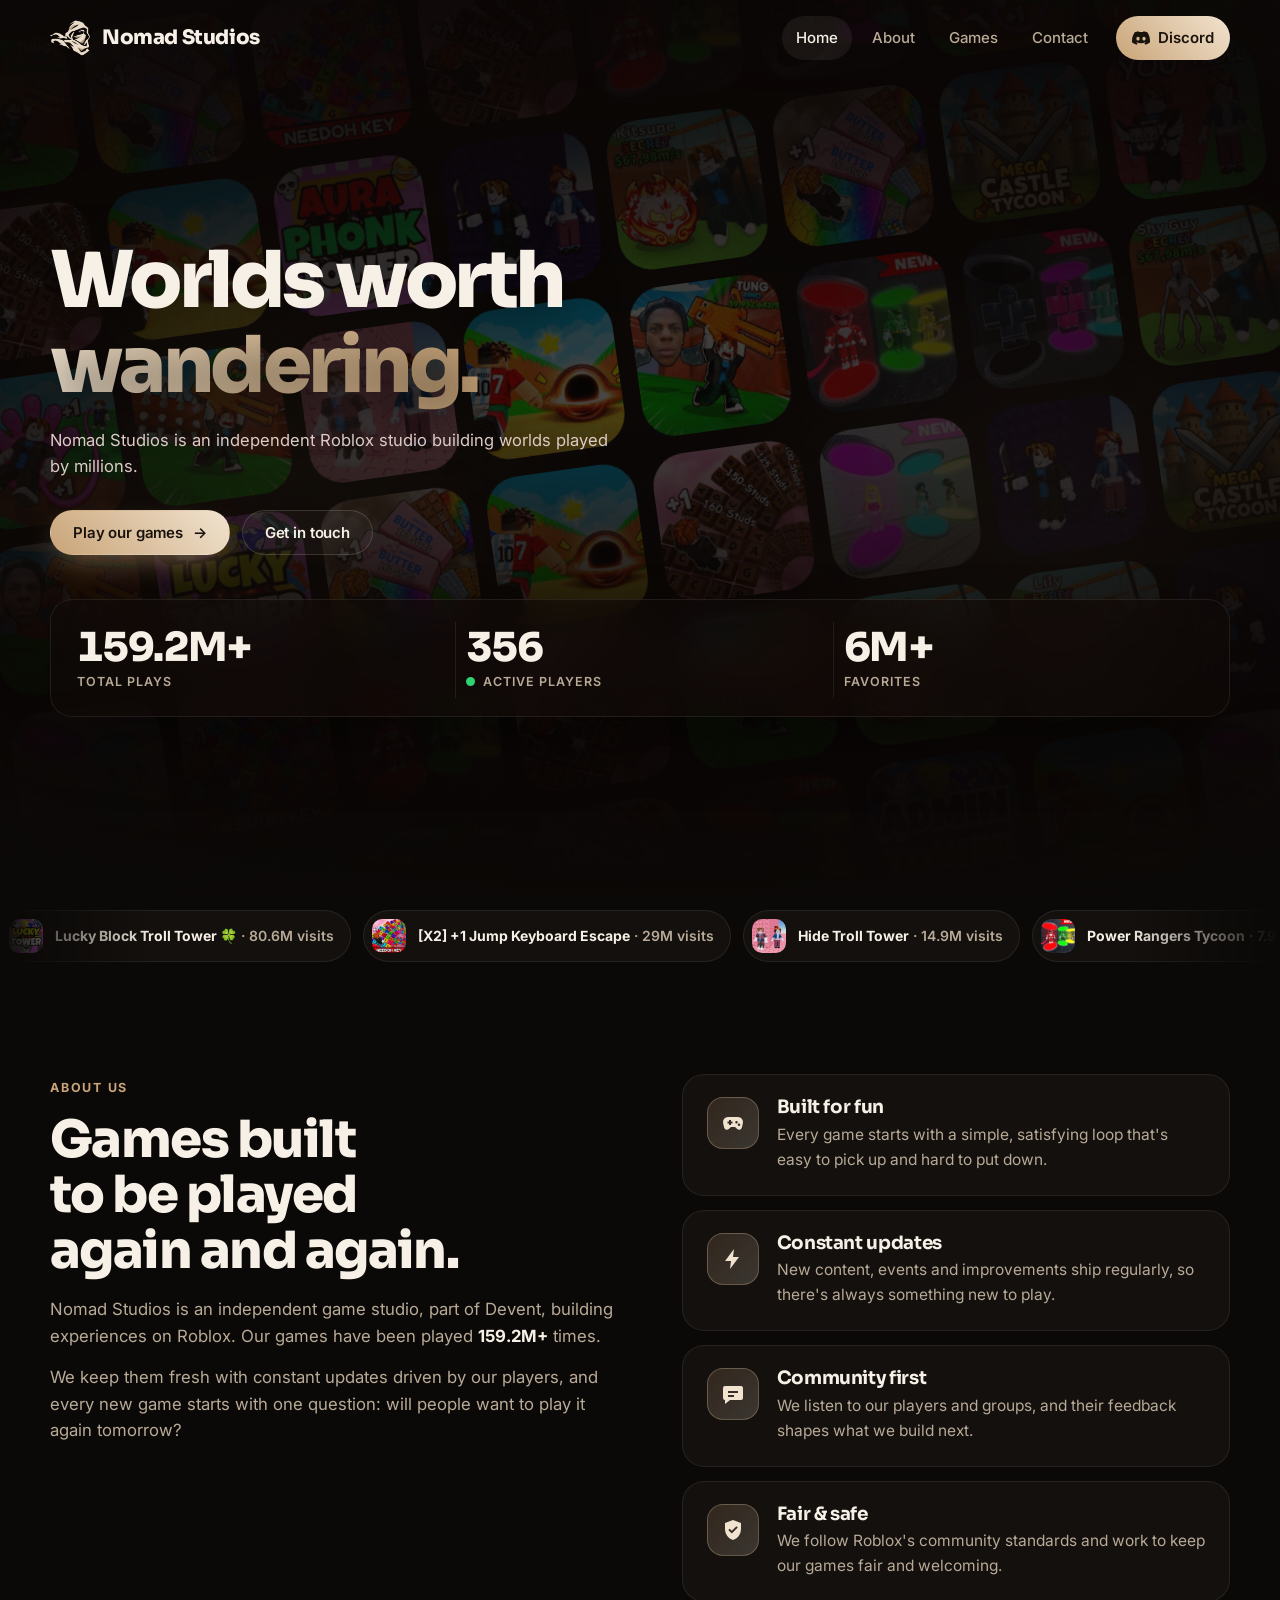
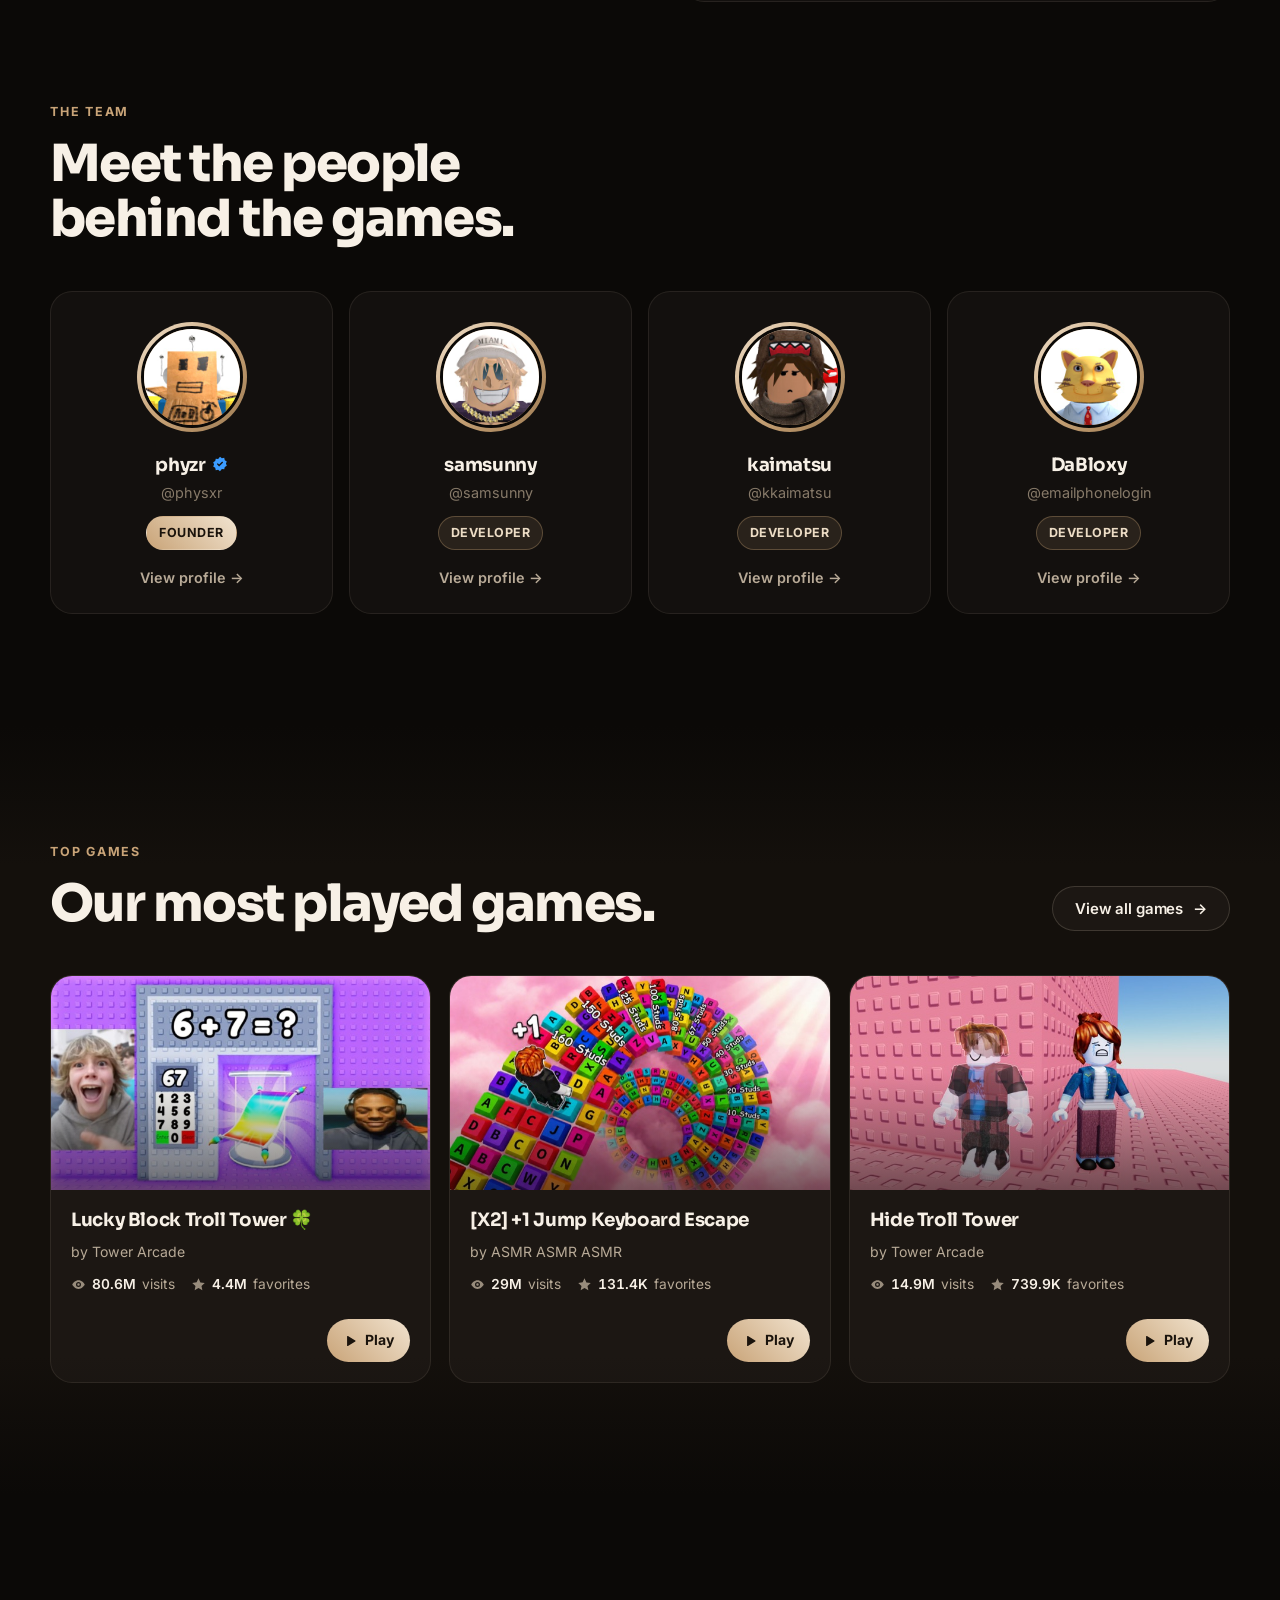
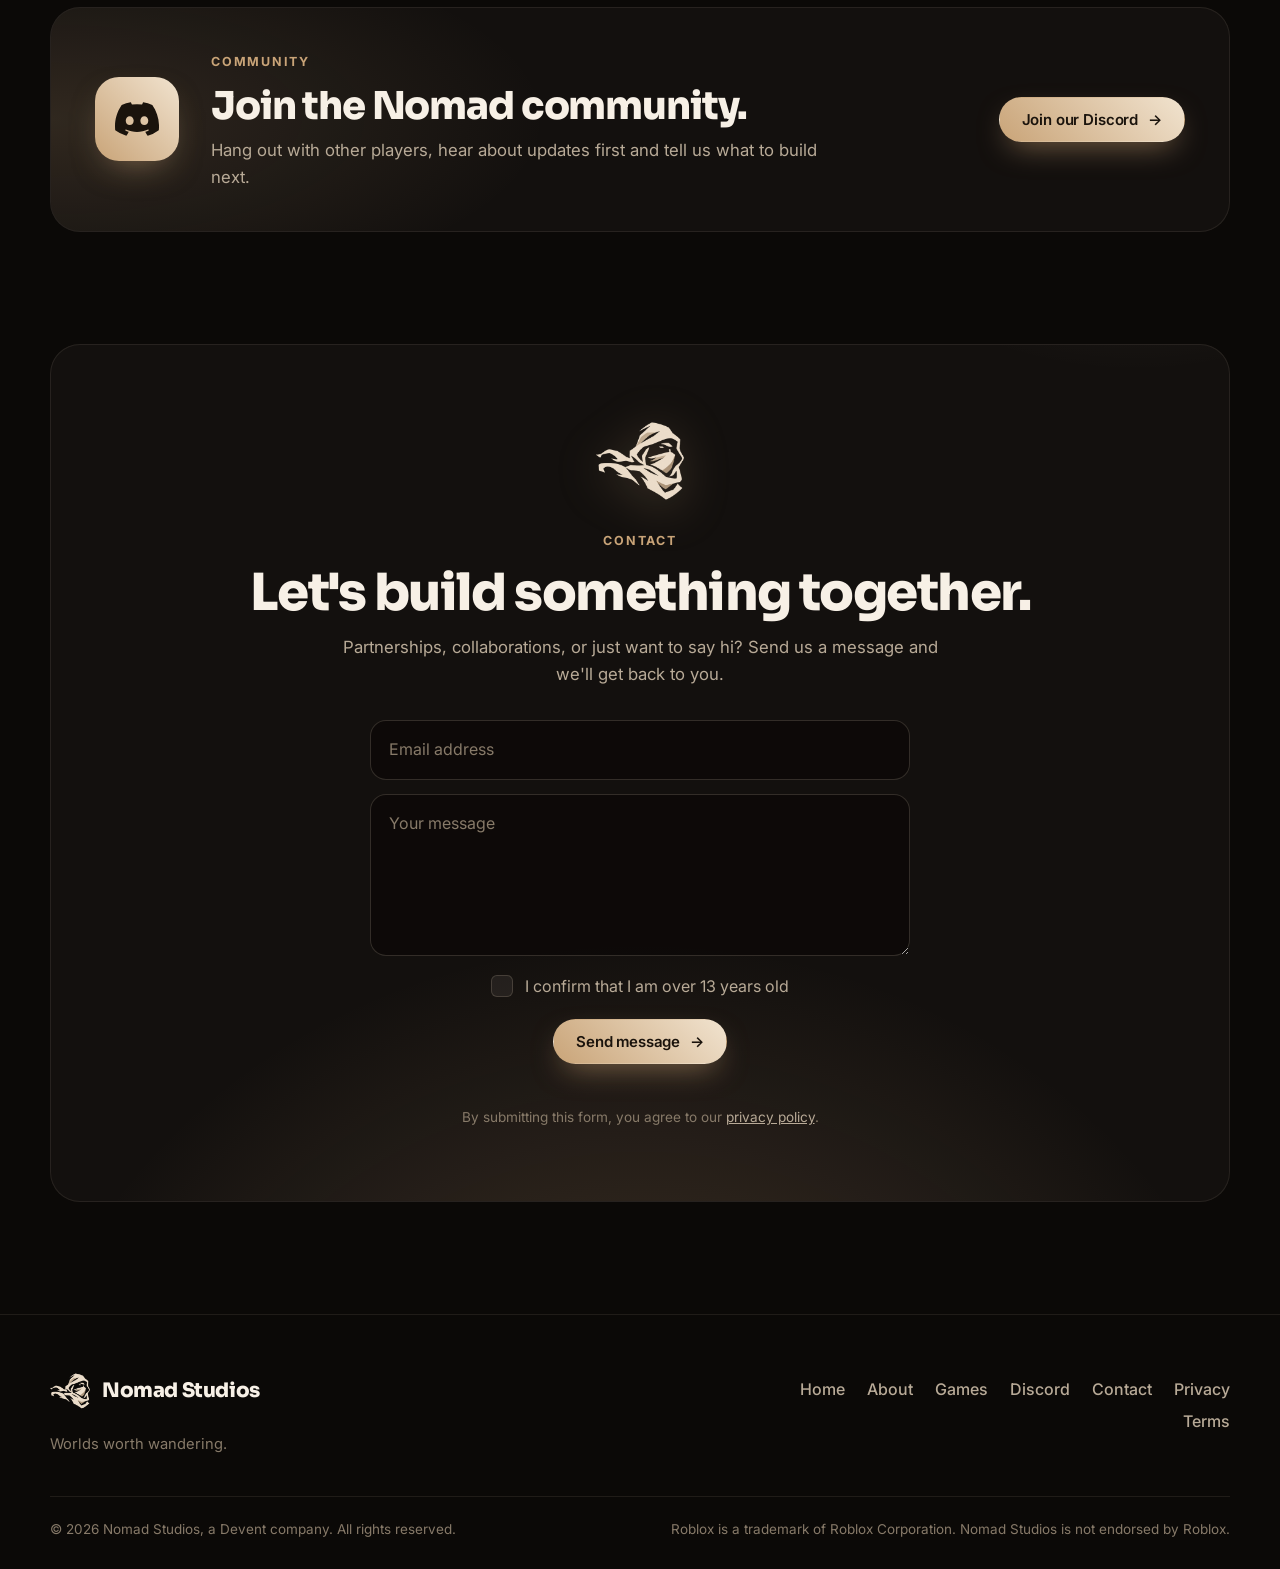
==== commit 8a1339d0: "Use transparent nomad favicon Co-authored-by: Cursor <cursoragent@cursor.com>" ====
--- a/index.html
+++ b/index.html
@@ -6,7 +6,7 @@
   <title>Nomad Studios | Roblox Game Studio</title>
   <meta name="description" content="Nomad Studios is an independent Roblox studio building worlds played by millions." />
   <meta name="theme-color" content="#0b0907" />
-  <link rel="icon" type="image/png" href="/assets/favicon.png" />
+  <link rel="icon" type="image/png" href="/assets/favicon.png?v=2" />
   <link rel="apple-touch-icon" href="/assets/apple-touch-icon.png" />
   <link rel="preconnect" href="https://fonts.googleapis.com" />
   <link rel="preconnect" href="https://fonts.gstatic.com" crossorigin />
